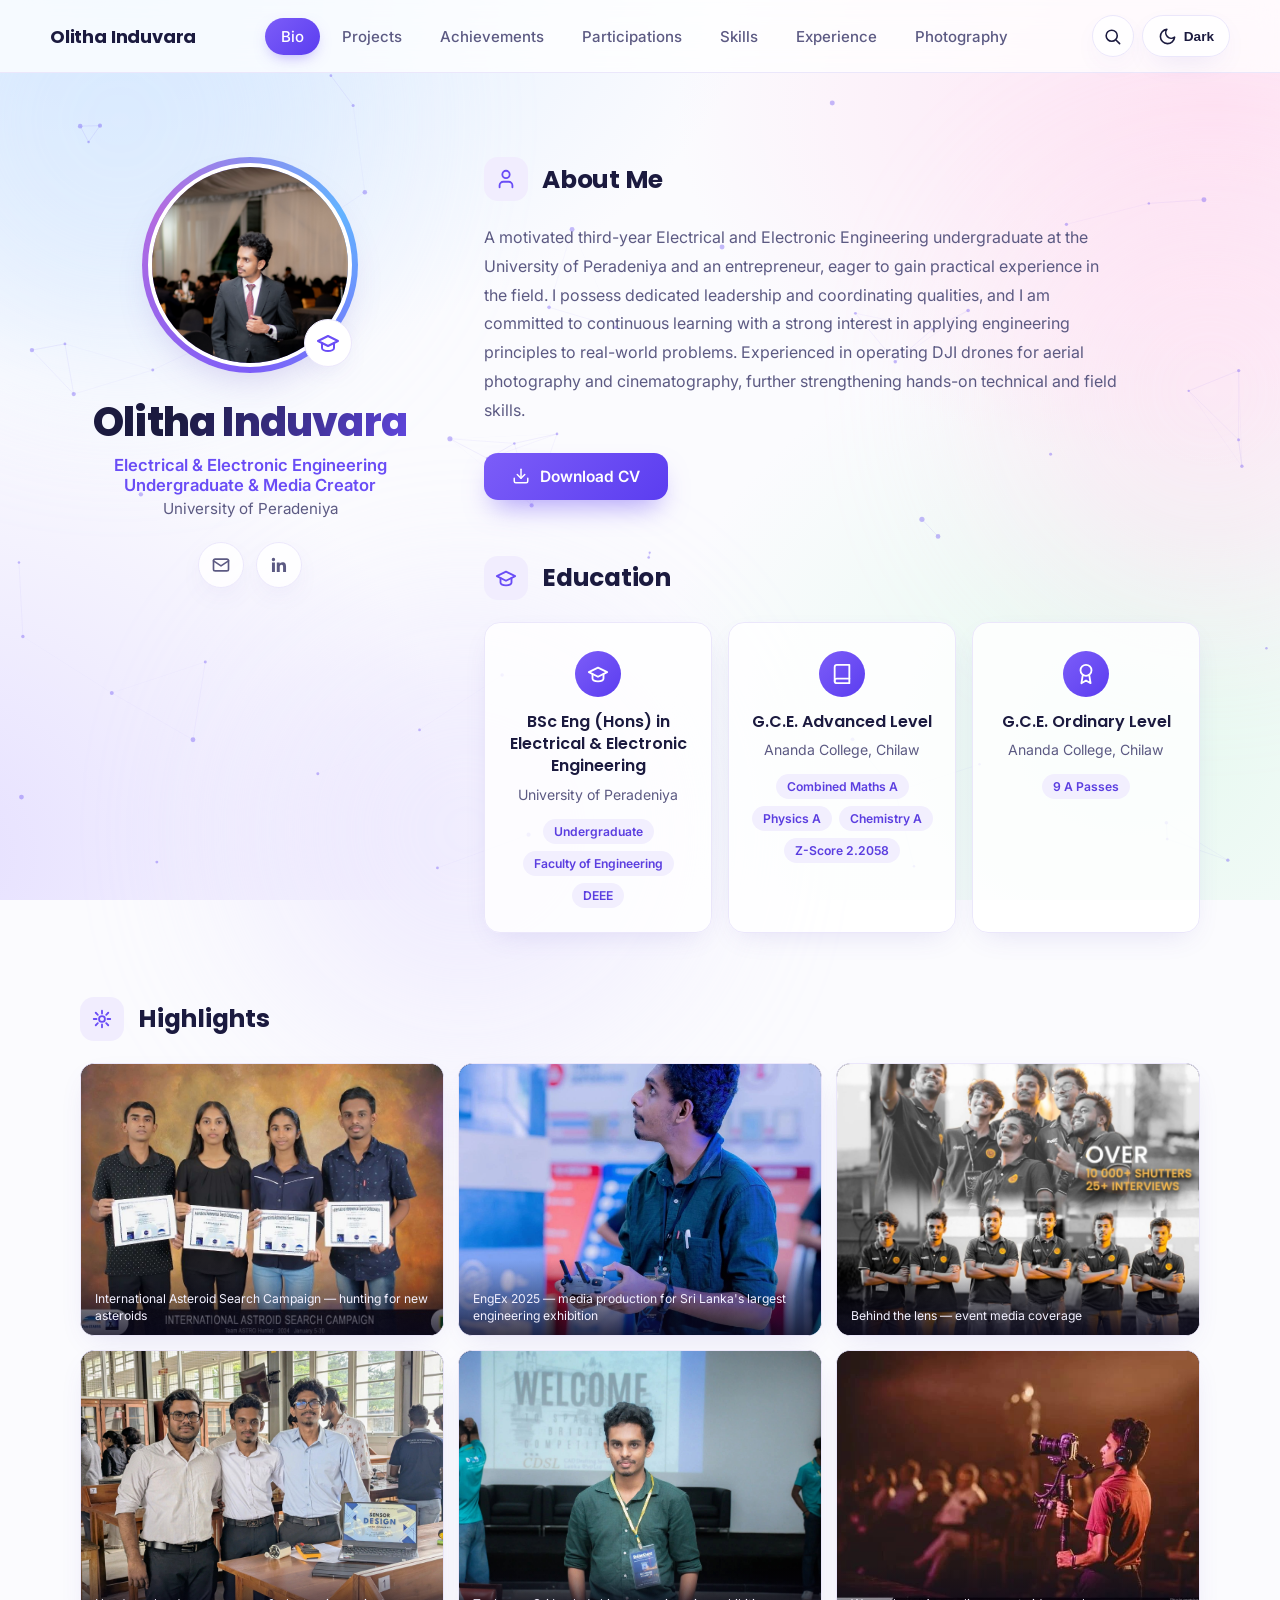
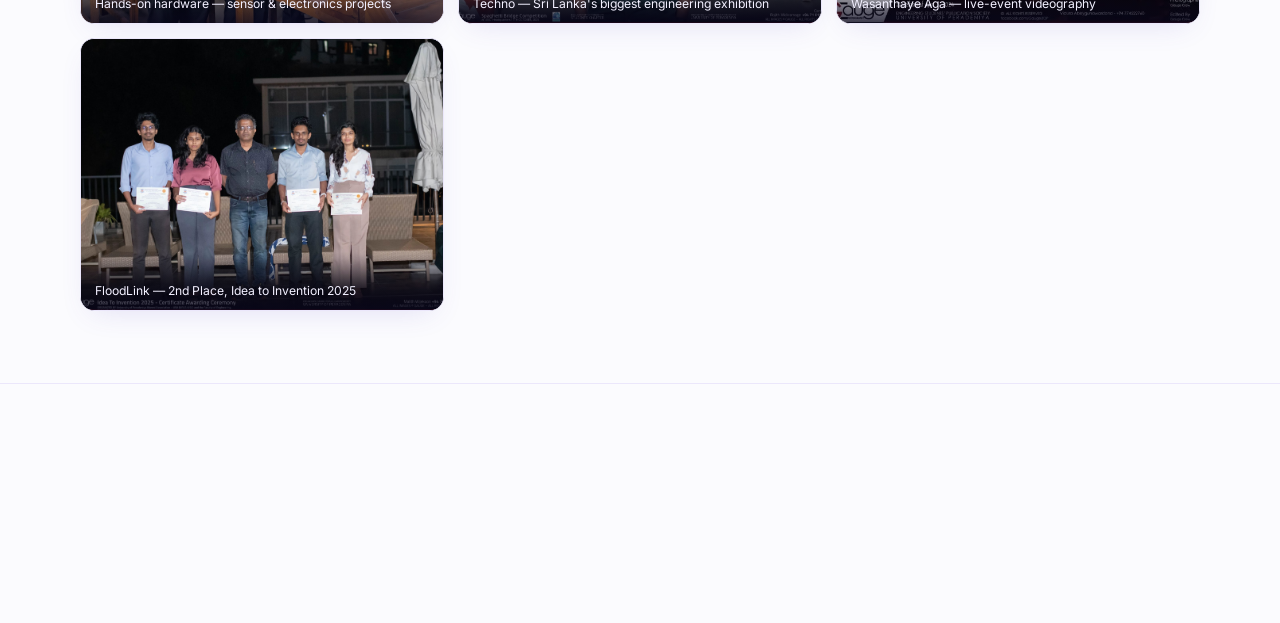
==== index.html @ 6fac2fc7 "update6" ====
<!DOCTYPE html>
<html lang="en" data-theme="light">
<head>
  <meta charset="UTF-8">
  <meta name="viewport" content="width=device-width, initial-scale=1.0">
  <title>Olitha Induvara — Electrical &amp; Electronic Engineering Undergraduate &amp; Media Creator</title>
  <meta name="description" content="Portfolio of Olitha Induvara, Electrical & Electronic Engineering undergraduate at the University of Peradeniya — engineer, drone pilot, videographer and astronomy enthusiast.">
  <link rel="icon" href="data:image/svg+xml,%3Csvg xmlns='http://www.w3.org/2000/svg' viewBox='0 0 100 100'%3E%3Cdefs%3E%3ClinearGradient id='g' x1='0' y1='0' x2='1' y2='1'%3E%3Cstop offset='0' stop-color='%237c5df8'/%3E%3Cstop offset='1' stop-color='%235b3df0'/%3E%3C/linearGradient%3E%3C/defs%3E%3Ccircle cx='50' cy='50' r='48' fill='url(%23g)'/%3E%3Ctext x='50' y='68' text-anchor='middle' font-size='54' fill='white' font-family='Verdana' font-weight='bold'%3EO%3C/text%3E%3C/svg%3E">
  <link rel="preconnect" href="https://fonts.googleapis.com">
  <link rel="preconnect" href="https://fonts.gstatic.com" crossorigin>
  <link href="https://fonts.googleapis.com/css2?family=Inter:wght@400;500;600&family=Poppins:wght@500;600;700;800&display=swap" rel="stylesheet">
  <link rel="stylesheet" href="style.css">
</head>
<body>

  <div class="blob blob-1" aria-hidden="true"></div>
  <div class="blob blob-2" aria-hidden="true"></div>
  <div class="blob blob-3" aria-hidden="true"></div>
  <canvas id="netCanvas" class="net-canvas" aria-hidden="true"></canvas>
  <!-- ======================= NAVBAR ======================= -->
  <header class="topbar">
    <div class="topbar-inner">
      <a class="brand" href="index.html">Olitha Induvara</a>

      <nav class="nav-links" id="navLinks">
        <a href="index.html" class="nav-link active">Bio</a>
        <a href="projects.html" class="nav-link">Projects</a>
        <a href="achievements.html" class="nav-link">Achievements</a>
        <a href="events.html" class="nav-link">Participations</a>
        <a href="skills.html" class="nav-link">Skills</a>
        <a href="experience.html" class="nav-link">Experience</a>
        <a href="photography.html" class="nav-link">Photography</a>
      </nav>

      <div class="nav-actions">
        <button class="icon-btn" id="searchBtn" aria-label="Search (quick navigation)" title="Quick search">
          <svg viewBox="0 0 24 24" fill="none" stroke="currentColor" stroke-width="2" stroke-linecap="round"><circle cx="11" cy="11" r="7"/><path d="m21 21-4.3-4.3"/></svg>
        </button>
        <button class="icon-btn theme-btn" id="themeToggle" aria-label="Toggle dark mode" title="Toggle theme">
          <svg class="icon-moon" viewBox="0 0 24 24" fill="none" stroke="currentColor" stroke-width="2" stroke-linecap="round" stroke-linejoin="round"><path d="M21 12.8A9 9 0 1 1 11.2 3a7 7 0 0 0 9.8 9.8Z"/></svg>
          <svg class="icon-sun" viewBox="0 0 24 24" fill="none" stroke="currentColor" stroke-width="2" stroke-linecap="round"><circle cx="12" cy="12" r="4"/><path d="M12 2v2m0 16v2M4.9 4.9l1.4 1.4m11.3 11.3 1.4 1.4M2 12h2m16 0h2M4.9 19.1l1.4-1.4M17.7 6.3l1.4-1.4"/></svg>
          <span class="theme-label">Dark</span>
        </button>
        <button class="icon-btn burger" id="burgerBtn" aria-label="Open menu" title="Menu">
          <svg viewBox="0 0 24 24" fill="none" stroke="currentColor" stroke-width="2" stroke-linecap="round"><path d="M4 7h16M4 12h16M4 17h16"/></svg>
        </button>
      </div>
    </div>
  </header>
  <main>
    <!-- ======================= BIO / HERO ======================= -->
    <section id="bio" class="section hero">
      <div class="container hero-grid">

        <div class="profile-col reveal">
          <div class="avatar-wrap">
            <img src="assets/profile.jpg" alt="Portrait of Olitha Induvara" class="avatar">
            <span class="avatar-badge" title="Student">
              <svg viewBox="0 0 24 24" fill="none" stroke="currentColor" stroke-width="2" stroke-linecap="round" stroke-linejoin="round"><path d="M22 10 12 5 2 10l10 5 10-5Z"/><path d="M6 12v5c0 1.7 2.7 3 6 3s6-1.3 6-3v-5"/></svg>
            </span>
          </div>

          <h1 class="name">Olitha Induvara</h1>
          <p class="role">Electrical &amp; Electronic Engineering Undergraduate &amp; Media Creator</p>
          <p class="org">University of Peradeniya</p>

          <div class="socials">
            <a class="social-btn" href="mailto:olithainduvara@gmail.com" aria-label="Email" title="olithainduvara@gmail.com">
              <svg viewBox="0 0 24 24" fill="none" stroke="currentColor" stroke-width="2" stroke-linecap="round" stroke-linejoin="round"><rect x="3" y="5" width="18" height="14" rx="2"/><path d="m3 7 9 6 9-6"/></svg>
            </a>
            <a class="social-btn" href="https://www.linkedin.com/in/olitha-induvara-16329733b/" target="_blank" rel="noopener" aria-label="LinkedIn" title="LinkedIn">
              <svg viewBox="0 0 24 24" fill="currentColor"><path d="M20.45 20.45h-3.55v-5.57c0-1.33-.03-3.04-1.85-3.04-1.86 0-2.14 1.45-2.14 2.94v5.67H9.36V9h3.41v1.56h.05c.47-.9 1.63-1.85 3.36-1.85 3.6 0 4.27 2.37 4.27 5.45v6.29ZM5.34 7.43a2.06 2.06 0 1 1 0-4.12 2.06 2.06 0 0 1 0 4.12ZM7.12 20.45H3.56V9h3.56v11.45Z"/></svg>
            </a>
          </div>
        </div>

        <div class="content-col">
          <div class="reveal">
            <div class="section-head">
              <span class="bubble">
                <svg viewBox="0 0 24 24" fill="none" stroke="currentColor" stroke-width="2" stroke-linecap="round" stroke-linejoin="round"><path d="M19 21v-2a4 4 0 0 0-4-4H9a4 4 0 0 0-4 4v2"/><circle cx="12" cy="7" r="4"/></svg>
              </span>
              <h2>About Me</h2>
            </div>
            <p class="summary">
              A motivated third-year Electrical and Electronic Engineering undergraduate at the
              University of Peradeniya and an entrepreneur, eager to gain practical experience in
              the field. I possess dedicated leadership and coordinating qualities, and I am
              committed to continuous learning with a strong interest in applying engineering
              principles to real-world problems. Experienced in operating DJI drones for aerial
              photography and cinematography, further strengthening hands-on technical and field
              skills.
            </p>

            <!-- TODO: add your CV PDF at assets/Olitha_Induvara_CV.pdf -->
            <a class="btn-primary" href="assets/Olitha_Induvara_CV.pdf" download>
              <svg viewBox="0 0 24 24" fill="none" stroke="currentColor" stroke-width="2" stroke-linecap="round" stroke-linejoin="round"><path d="M21 15v4a2 2 0 0 1-2 2H5a2 2 0 0 1-2-2v-4"/><path d="m7 10 5 5 5-5"/><path d="M12 15V3"/></svg>
              Download CV
            </a>
          </div>

          <div class="reveal" id="education">
            <div class="section-head">
              <span class="bubble">
                <svg viewBox="0 0 24 24" fill="none" stroke="currentColor" stroke-width="2" stroke-linecap="round" stroke-linejoin="round"><path d="M22 10 12 5 2 10l10 5 10-5Z"/><path d="M6 12v5c0 1.7 2.7 3 6 3s6-1.3 6-3v-5"/></svg>
              </span>
              <h2>Education</h2>
            </div>

            <div class="edu-grid">
              <article class="edu-card">
                <span class="edu-icon">
                  <svg viewBox="0 0 24 24" fill="none" stroke="currentColor" stroke-width="2" stroke-linecap="round" stroke-linejoin="round"><path d="M22 10 12 5 2 10l10 5 10-5Z"/><path d="M6 12v5c0 1.7 2.7 3 6 3s6-1.3 6-3v-5"/></svg>
                </span>
                <h3>BSc Eng (Hons) in Electrical &amp; Electronic Engineering</h3>
                <p class="edu-sub">University of Peradeniya</p>
                <div class="chips edu-chips">
                  <span class="chip">Undergraduate</span>
                  <span class="chip">Faculty of Engineering</span>
                  <span class="chip">DEEE</span>
                </div>
              </article>

              <article class="edu-card">
                <span class="edu-icon">
                  <svg viewBox="0 0 24 24" fill="none" stroke="currentColor" stroke-width="2" stroke-linecap="round" stroke-linejoin="round"><path d="M4 19.5A2.5 2.5 0 0 1 6.5 17H20V2H6.5A2.5 2.5 0 0 0 4 4.5v15Z"/><path d="M4 19.5A2.5 2.5 0 0 0 6.5 22H20v-5"/></svg>
                </span>
                <h3>G.C.E. Advanced Level</h3>
                <p class="edu-sub">Ananda College, Chilaw</p>
                <div class="chips edu-chips">
                  <span class="chip">Combined Maths A</span>
                  <span class="chip">Physics A</span>
                  <span class="chip">Chemistry A</span>
                  <span class="chip">Z-Score 2.2058</span>
                </div>
              </article>

              <article class="edu-card">
                <span class="edu-icon">
                  <svg viewBox="0 0 24 24" fill="none" stroke="currentColor" stroke-width="2" stroke-linecap="round" stroke-linejoin="round"><circle cx="12" cy="8" r="6"/><path d="M15.5 13 17 22l-5-3-5 3 1.5-9"/></svg>
                </span>
                <h3>G.C.E. Ordinary Level</h3>
                <p class="edu-sub">Ananda College, Chilaw</p>
                <div class="chips edu-chips">
                  <span class="chip">9 A Passes</span>
                </div>
              </article>
            </div>
          </div>
        </div>
      </div>

      <div class="container highlights-wrap">
        <div class="reveal" id="highlights">
            <div class="section-head">
              <span class="bubble">
                <svg viewBox="0 0 24 24" fill="none" stroke="currentColor" stroke-width="2" stroke-linecap="round" stroke-linejoin="round"><path d="M12 3v3m0 12v3M5.2 5.2l2.2 2.2m9.2 9.2 2.2 2.2M3 12h3m12 0h3M5.2 18.8l2.2-2.2m9.2-9.2 2.2-2.2"/><circle cx="12" cy="12" r="3.2"/></svg>
              </span>
              <h2>Highlights</h2>
            </div>

            <div class="gallery plain hl-gallery">
              <figure class="gallery-item">
                <img src="assets/highlights/hl-1.jpg" alt="International Asteroid Search Campaign — hunting for new asteroids" loading="lazy">
                <figcaption class="g-cap">International Asteroid Search Campaign — hunting for new asteroids</figcaption>
              </figure>
              <figure class="gallery-item">
                <img src="assets/highlights/hl-2.jpg" alt="EngEx 2025 — media production for Sri Lanka's largest engineering exhibition" loading="lazy">
                <figcaption class="g-cap">EngEx 2025 — media production for Sri Lanka's largest engineering exhibition</figcaption>
              </figure>
              <figure class="gallery-item">
                <img src="assets/highlights/hl-3.jpg" alt="Behind the lens — event media coverage" loading="lazy">
                <figcaption class="g-cap">Behind the lens — event media coverage</figcaption>
              </figure>
              <figure class="gallery-item">
                <img src="assets/highlights/hl-4.jpg" alt="Hands-on hardware — sensor &amp; electronics projects" loading="lazy">
                <figcaption class="g-cap">Hands-on hardware — sensor &amp; electronics projects</figcaption>
              </figure>
              <figure class="gallery-item">
                <img src="assets/highlights/hl-5.jpg" alt="Techno — Sri Lanka's biggest engineering exhibition" loading="lazy">
                <figcaption class="g-cap">Techno — Sri Lanka's biggest engineering exhibition</figcaption>
              </figure>
              <figure class="gallery-item">
                <img src="assets/highlights/hl-6.jpg" alt="Wasanthaye Aga — live-event videography" loading="lazy">
                <figcaption class="g-cap">Wasanthaye Aga — live-event videography</figcaption>
              </figure>
              <figure class="gallery-item">
                <img src="assets/highlights/hl-7.jpg" alt="FloodLink — 2nd Place, Idea to Invention 2025" loading="lazy">
                <figcaption class="g-cap">FloodLink — 2nd Place, Idea to Invention 2025</figcaption>
              </figure>
            </div>
          </div>
      </div>
    </section>
  </main>
  <!-- ======================= FOOTER / CONTACT ======================= -->
  <footer class="footer" id="contact">
    <div class="container footer-inner reveal">
      <div class="footer-actions">
        <a class="btn-primary" href="mailto:olithainduvara@gmail.com">
          <svg viewBox="0 0 24 24" fill="none" stroke="currentColor" stroke-width="2" stroke-linecap="round" stroke-linejoin="round"><rect x="3" y="5" width="18" height="14" rx="2"/><path d="m3 7 9 6 9-6"/></svg>
          Email me
        </a>
        <a class="btn-outline" href="https://www.linkedin.com/in/olitha-induvara-16329733b/" target="_blank" rel="noopener">
          <svg viewBox="0 0 24 24" fill="currentColor"><path d="M20.45 20.45h-3.55v-5.57c0-1.33-.03-3.04-1.85-3.04-1.86 0-2.14 1.45-2.14 2.94v5.67H9.36V9h3.41v1.56h.05c.47-.9 1.63-1.85 3.36-1.85 3.6 0 4.27 2.37 4.27 5.45v6.29ZM5.34 7.43a2.06 2.06 0 1 1 0-4.12 2.06 2.06 0 0 1 0 4.12ZM7.12 20.45H3.56V9h3.56v11.45Z"/></svg>
          Connect on LinkedIn
        </a>
      </div>
      <p class="copyright">&copy; <span id="year">2026</span> Olitha Induvara, University of Peradeniya</p>
    </div>
  </footer>
  <!-- ======================= QUICK SEARCH OVERLAY ======================= -->
  <div class="search-overlay" id="searchOverlay" hidden>
    <div class="search-panel">
      <input type="text" id="searchInput" placeholder="Search this portfolio… (e.g. floodlink)" autocomplete="off">
      <ul class="search-results" id="searchResults"></ul>
      <p class="search-hint">Press <kbd>Esc</kbd> to close</p>
    </div>
  </div>

  <script src="script.js"></script>
</body>
</html>
---- style.css ----
/* ============================================================
   Yeshini Illagolla — Portfolio stylesheet
   ============================================================ */

:root {
  --ink: #1b1a3f;
  --muted: #5c5a83;
  --card: rgba(255, 255, 255, 0.82);
  --card-solid: #ffffff;
  --line: #ebe7fb;
  --accent: #6a4df6;
  --accent-2: #8b5cf6;
  --accent-soft: #f1edfe;
  --btn-grad: linear-gradient(135deg, #7c5df8 0%, #5b3df0 100%);
  --shadow-soft: 0 18px 40px -18px rgba(88, 70, 190, 0.28);
  --shadow-card: 0 10px 30px -12px rgba(88, 70, 190, 0.18);
  --radius-lg: 22px;
  --radius-md: 16px;
  --bg-base: #fbfbfe;
  --navbar: rgba(255, 255, 255, 0.75);
  --chip-bg: #f2effe;
  --chip-ink: #5b3ee0;
  --btn-ghost-bg: rgba(255, 255, 255, 0.75);
}

[data-theme="dark"] {
  --ink: #efedff;
  --muted: #a8a5d4;
  --card: rgba(30, 28, 58, 0.75);
  --card-solid: #1e1c3a;
  --line: #322f5c;
  --accent-soft: #2a2650;
  --shadow-soft: 0 18px 40px -18px rgba(0, 0, 0, 0.55);
  --shadow-card: 0 10px 30px -12px rgba(0, 0, 0, 0.45);
  --bg-base: #12101f;
  --navbar: rgba(18, 16, 33, 0.75);
  --chip-bg: #2c2954;
  --chip-ink: #b8aaff;
  --btn-ghost-bg: rgba(30, 28, 58, 0.75);
}

* { margin: 0; padding: 0; box-sizing: border-box; }

html { scroll-behavior: smooth; scroll-padding-top: 96px; }

body {
  font-family: 'Inter', 'Segoe UI', system-ui, sans-serif;
  color: var(--ink);
  background:
    radial-gradient(1100px 700px at 8% -5%, rgba(214, 233, 255, 0.9), transparent 60%),
    radial-gradient(900px 600px at 95% 12%, rgba(255, 220, 240, 0.8), transparent 60%),
    radial-gradient(800px 700px at 88% 82%, rgba(223, 248, 234, 0.75), transparent 60%),
    radial-gradient(900px 800px at -5% 95%, rgba(226, 219, 255, 0.85), transparent 60%),
    var(--bg-base);
  background-attachment: fixed;
  min-height: 100vh;
  transition: background 0.4s ease, color 0.3s ease;
}

[data-theme="dark"] body {
  background:
    radial-gradient(1100px 700px at 8% -5%, rgba(59, 50, 130, 0.35), transparent 60%),
    radial-gradient(900px 600px at 95% 12%, rgba(120, 50, 120, 0.22), transparent 60%),
    radial-gradient(800px 700px at 88% 82%, rgba(30, 90, 90, 0.18), transparent 60%),
    radial-gradient(900px 800px at -5% 95%, rgba(60, 40, 130, 0.28), transparent 60%),
    var(--bg-base);
}

h1, h2, h3, .brand { font-family: 'Poppins', 'Inter', 'Segoe UI', sans-serif; }

a { color: inherit; text-decoration: none; }

.container { width: min(1120px, 92%); margin: 0 auto; }

.section { padding: 72px 0; }

/* ---------------- Decorative blobs ---------------- */
.blob {
  position: fixed;
  border-radius: 50%;
  filter: blur(90px);
  opacity: 0.45;
  z-index: -1;
  pointer-events: none;
}
.blob-1 { width: 480px; height: 480px; background: #cfe4ff; top: -120px; left: -120px; }
.blob-2 { width: 420px; height: 420px; background: #ffd9ef; top: 20%; right: -140px; }
.blob-3 { width: 420px; height: 420px; background: #e3dcff; bottom: -140px; left: 20%; }
[data-theme="dark"] .blob { opacity: 0.16; }

/* ---------------- Interactive particle network (Bio page) ---------------- */
.net-canvas {
  position: fixed;
  inset: 0;
  z-index: -1;
  pointer-events: none;
  opacity: 0.75;
}
[data-theme="dark"] .net-canvas { opacity: 0.5; }

/* ---------------- Navbar ---------------- */
.topbar {
  position: sticky;
  top: 0;
  z-index: 50;
  backdrop-filter: blur(14px);
  -webkit-backdrop-filter: blur(14px);
  background: var(--navbar);
  border-bottom: 1px solid var(--line);
}
.topbar-inner {
  width: min(1180px, 94%);
  margin: 0 auto;
  height: 72px;
  display: flex;
  align-items: center;
  gap: 24px;
}
.brand {
  font-weight: 700;
  font-size: 1.12rem;
  letter-spacing: -0.01em;
  white-space: nowrap;
}
.nav-links {
  display: flex;
  gap: 6px;
  margin: 0 auto;
}
.nav-link {
  padding: 9px 16px;
  border-radius: 999px;
  font-size: 0.94rem;
  font-weight: 500;
  color: var(--muted);
  transition: all 0.2s ease;
}
.nav-link:hover { color: var(--ink); background: var(--accent-soft); }
.nav-link.active {
  color: #fff;
  background: var(--btn-grad);
  box-shadow: 0 6px 16px -6px rgba(106, 77, 246, 0.55);
}
.nav-actions { display: flex; align-items: center; gap: 8px; }

.icon-btn {
  width: 42px;
  height: 42px;
  border-radius: 50%;
  border: 1px solid var(--line);
  background: var(--btn-ghost-bg);
  color: var(--ink);
  display: grid;
  place-items: center;
  cursor: pointer;
  transition: all 0.2s ease;
  box-shadow: var(--shadow-card);
}
.icon-btn:hover { transform: translateY(-2px); color: var(--accent); }
.icon-btn svg { width: 19px; height: 19px; }
.icon-sun { display: none; }
[data-theme="dark"] .icon-moon { display: none; }
[data-theme="dark"] .icon-sun { display: block; }
.burger { display: none; }

/* ---------------- Hero ---------------- */
.hero { padding-top: 84px; }
.hero-grid {
  display: grid;
  grid-template-columns: 340px 1fr;
  gap: 64px;
  align-items: start;
}

.profile-col { text-align: center; }

.avatar-wrap {
  position: relative;
  width: 216px;
  height: 216px;
  margin: 0 auto 26px;
  border-radius: 50%;
  padding: 6px;
  background: conic-gradient(from 180deg, #7c5df8, #b36ce0, #63b3ff, #7c5df8);
  box-shadow: var(--shadow-soft);
}
.avatar {
  width: 100%;
  height: 100%;
  object-fit: cover;
  border-radius: 50%;
  border: 4px solid var(--card-solid);
  display: block;
}
.avatar-badge {
  position: absolute;
  right: 6px;
  bottom: 6px;
  width: 48px;
  height: 48px;
  border-radius: 50%;
  background: var(--card-solid);
  border: 1px solid var(--line);
  display: grid;
  place-items: center;
  color: var(--accent);
  box-shadow: var(--shadow-card);
}
.avatar-badge svg { width: 24px; height: 24px; }

@keyframes float-y {
  0%, 100% { transform: translateY(0); }
  50% { transform: translateY(-10px); }
}
.avatar-wrap { animation: float-y 5s ease-in-out infinite; }

.name {
  font-size: 2.5rem;
  font-weight: 800;
  letter-spacing: -0.02em;
  line-height: 1.15;
  background: linear-gradient(115deg, var(--ink) 15%, #6a4df6 55%, #b356d6 90%);
  background-size: 200% 100%;
  -webkit-background-clip: text;
  background-clip: text;
  -webkit-text-fill-color: transparent;
  color: transparent;
  animation: title-shift 6s ease-in-out infinite alternate;
}
[data-theme="dark"] .name {
  background: linear-gradient(115deg, #efedff 15%, #a78bfa 55%, #e0a4f5 90%);
  background-size: 200% 100%;
  -webkit-background-clip: text;
  background-clip: text;
}
.role {
  color: var(--accent);
  font-weight: 600;
  font-size: 1.04rem;
  margin-top: 10px;
}
.org { color: var(--muted); font-size: 0.95rem; margin-top: 4px; }

.socials {
  display: flex;
  justify-content: center;
  gap: 12px;
  margin-top: 24px;
}
.social-btn {
  width: 46px;
  height: 46px;
  border-radius: 50%;
  border: 1px solid var(--line);
  background: var(--card);
  color: var(--muted);
  display: grid;
  place-items: center;
  box-shadow: var(--shadow-card);
  transition: all 0.2s ease;
}
.social-btn:hover { transform: translateY(-3px); color: var(--accent); border-color: var(--accent); }
.social-btn svg { width: 20px; height: 20px; }

/* ---------------- Section heads ---------------- */
.section-head {
  display: flex;
  align-items: center;
  gap: 14px;
  margin-bottom: 22px;
}
.section-head h2 { font-size: 1.55rem; font-weight: 700; letter-spacing: -0.01em; }
.bubble {
  width: 44px;
  height: 44px;
  border-radius: 14px;
  background: var(--accent-soft);
  color: var(--accent);
  display: grid;
  place-items: center;
  flex-shrink: 0;
}
.bubble svg { width: 22px; height: 22px; }

/* ---------------- About ---------------- */
.summary {
  color: var(--muted);
  line-height: 1.8;
  font-size: 1.0rem;
  max-width: 640px;
}

.chips { display: flex; flex-wrap: wrap; gap: 10px; margin-top: 20px; }
.chip {
  background: var(--chip-bg);
  color: var(--chip-ink);
  font-size: 0.82rem;
  font-weight: 600;
  padding: 7px 14px;
  border-radius: 999px;
}

/* ---------------- Buttons ---------------- */
.btn-primary, .btn-outline {
  display: inline-flex;
  align-items: center;
  gap: 10px;
  font-weight: 600;
  font-size: 0.97rem;
  padding: 14px 28px;
  border-radius: 14px;
  margin-top: 28px;
  transition: all 0.22s ease;
}
.btn-primary {
  background: var(--btn-grad);
  color: #fff;
  box-shadow: 0 14px 28px -10px rgba(106, 77, 246, 0.6);
}
.btn-primary:hover { transform: translateY(-3px); box-shadow: 0 18px 34px -10px rgba(106, 77, 246, 0.7); }
.btn-primary svg { width: 18px; height: 18px; }
.btn-outline {
  background: var(--card);
  border: 1px solid var(--line);
  color: var(--ink);
  box-shadow: var(--shadow-card);
}
.btn-outline:hover { transform: translateY(-3px); border-color: var(--accent); color: var(--accent); }
.btn-outline svg { width: 18px; height: 18px; }

/* ---------------- Education cards (3 horizontal boxes) ---------------- */
.content-col > .reveal + .reveal { margin-top: 56px; }
.edu-grid { display: grid; grid-template-columns: repeat(3, 1fr); gap: 16px; }
.edu-card {
  display: flex;
  flex-direction: column;
  align-items: center;
  text-align: center;
  background: var(--card);
  border: 1px solid var(--line);
  border-radius: var(--radius-md);
  padding: 28px 16px 24px;
  box-shadow: var(--shadow-card);
  transition: transform 0.2s ease, box-shadow 0.2s ease;
}
.edu-card:hover { transform: translateY(-3px); box-shadow: var(--shadow-soft); }
.edu-icon {
  width: 46px;
  height: 46px;
  border-radius: 50%;
  background: var(--btn-grad);
  color: #fff;
  display: grid;
  place-items: center;
  flex-shrink: 0;
}
.edu-icon svg { width: 22px; height: 22px; }
.edu-card h3 { font-size: 1.0rem; font-weight: 600; margin-top: 14px; line-height: 1.4; }
.edu-sub { color: var(--muted); font-size: 0.88rem; margin-top: 6px; line-height: 1.5; }
.edu-chips { margin-top: 14px; justify-content: center; gap: 7px; }
.edu-chips .chip { font-size: 0.76rem; padding: 5px 11px; }

@media (min-width: 961px) and (max-width: 1240px) {
  .edu-grid { grid-template-columns: 1fr; }
}
@media (max-width: 700px) {
  .edu-grid { grid-template-columns: 1fr; }
}

/* ---------------- Cards (projects) ---------------- */
.card-grid {
  display: grid;
  grid-template-columns: repeat(auto-fit, minmax(270px, 1fr));
  gap: 20px;
}
.project-card {
  background: var(--card);
  border: 1px solid var(--line);
  border-radius: var(--radius-lg);
  padding: 26px;
  box-shadow: var(--shadow-card);
  transition: all 0.22s ease;
}
.project-card:hover { transform: translateY(-4px); box-shadow: var(--shadow-soft); }
.project-card h3 { font-size: 1.12rem; margin: 14px 0 10px; }
.project-card p { color: var(--muted); font-size: 0.93rem; line-height: 1.7; }
.project-top { display: flex; justify-content: space-between; align-items: center; }
.badge-soft {
  background: var(--chip-bg);
  color: var(--chip-ink);
  font-size: 0.78rem;
  font-weight: 600;
  padding: 6px 13px;
  border-radius: 999px;
}
.tags { display: flex; gap: 8px; margin-top: 18px; flex-wrap: wrap; }
.tag {
  font-size: 0.76rem;
  color: var(--muted);
  border: 1px solid var(--line);
  padding: 5px 12px;
  border-radius: 999px;
}
.placeholder { border-style: dashed !important; border-width: 1.5px !important; opacity: 0.9; }

/* ---------------- Timeline (experience) ---------------- */
.timeline { list-style: none; position: relative; padding-left: 30px; }
.timeline::before {
  content: "";
  position: absolute;
  left: 7px;
  top: 8px;
  bottom: 8px;
  width: 2px;
  background: linear-gradient(var(--accent-2), transparent);
  opacity: 0.4;
}
.timeline-item { position: relative; margin-bottom: 26px; }
.timeline-dot {
  position: absolute;
  left: -30px;
  top: 8px;
  width: 16px;
  height: 16px;
  border-radius: 50%;
  border: 3px solid var(--accent);
  background: var(--bg-base);
}
.timeline-dot.filled { background: var(--accent); }
.timeline-card {
  background: var(--card);
  border: 1px solid var(--line);
  border-radius: var(--radius-md);
  padding: 22px 24px;
  box-shadow: var(--shadow-card);
  max-width: 720px;
}
.timeline-date { font-size: 0.83rem; font-weight: 600; color: var(--accent); }
.timeline-card h3 { font-size: 1.1rem; margin: 6px 0 2px; }
.timeline-org { color: var(--muted); font-size: 0.9rem; margin-bottom: 10px; }
.timeline-card p:last-child { color: var(--muted); font-size: 0.93rem; line-height: 1.7; }

/* ---------------- Empty state ---------------- */
.empty-state {
  background: var(--card);
  border: 1.5px dashed var(--line);
  border-radius: var(--radius-lg);
  padding: 44px 34px;
  text-align: center;
  max-width: 720px;
}
.empty-title { font-weight: 700; font-size: 1.08rem; margin-bottom: 10px; }
.empty-state p:last-child { color: var(--muted); font-size: 0.94rem; line-height: 1.7; }

/* ---------------- Footer ---------------- */
.footer { padding: 60px 0 48px; border-top: 1px solid var(--line); }
.footer-inner { text-align: center; }
.footer-title { font-size: 1.7rem; font-weight: 700; }
.footer-sub { color: var(--muted); margin-top: 12px; }
.footer-actions { display: flex; justify-content: center; gap: 14px; flex-wrap: wrap; }
.copyright { color: var(--muted); font-size: 0.85rem; margin-top: 38px; opacity: 0.8; }

/* ---------------- Search overlay ---------------- */
.search-overlay {
  position: fixed;
  inset: 0;
  background: rgba(15, 12, 40, 0.45);
  backdrop-filter: blur(6px);
  z-index: 100;
  display: flex;
  align-items: flex-start;
  justify-content: center;
  padding-top: 14vh;
}
.search-overlay[hidden] { display: none; }
.search-panel {
  background: var(--card-solid);
  border: 1px solid var(--line);
  border-radius: 18px;
  width: min(520px, 92%);
  padding: 18px;
  box-shadow: var(--shadow-soft);
}
#searchInput {
  width: 100%;
  border: 1px solid var(--line);
  border-radius: 12px;
  padding: 13px 16px;
  font-size: 0.97rem;
  font-family: inherit;
  color: var(--ink);
  background: var(--bg-base);
  outline: none;
}
#searchInput:focus { border-color: var(--accent); }
.search-results { list-style: none; margin-top: 12px; max-height: 300px; overflow-y: auto; }
.search-results a {
  display: block;
  padding: 11px 14px;
  border-radius: 10px;
  font-size: 0.94rem;
  color: var(--muted);
}
.search-results a:hover { background: var(--accent-soft); color: var(--ink); }
.search-hint { text-align: center; color: var(--muted); font-size: 0.78rem; margin-top: 12px; }
kbd {
  border: 1px solid var(--line);
  border-bottom-width: 2px;
  padding: 1px 6px;
  border-radius: 6px;
  font-size: 0.75rem;
  background: var(--bg-base);
}

/* ---------------- Reveal animation ---------------- */
.reveal { opacity: 0; transform: translateY(22px); transition: opacity 0.65s ease, transform 0.65s ease; }
.reveal.visible { opacity: 1; transform: none; }

/* ---------------- Responsive ---------------- */
@media (max-width: 960px) {
  .hero-grid { grid-template-columns: 1fr; gap: 56px; }
  .profile-col { max-width: 420px; margin: 0 auto; }
}

@media (max-width: 820px) {
  .nav-links {
    position: absolute;
    top: 72px;
    left: 0;
    right: 0;
    flex-direction: column;
    background: var(--navbar);
    backdrop-filter: blur(18px);
    border-bottom: 1px solid var(--line);
    padding: 14px;
    gap: 4px;
    display: none;
  }
  .nav-links.open { display: flex; }
  .nav-link { padding: 13px 18px; }
  .burger { display: grid; }
}

@media (max-width: 520px) {
  .name { font-size: 2rem; }
  .section { padding: 54px 0; }
  .hero { padding-top: 56px; }
  .btn-primary, .btn-outline { width: 100%; justify-content: center; }
}

@media (prefers-reduced-motion: reduce) {
  html { scroll-behavior: auto; }
  .reveal { opacity: 1; transform: none; transition: none; }
  * { transition-duration: 0.01ms !important; animation-duration: 0.01ms !important; animation-iteration-count: 1 !important; }
  .avatar-wrap, .name, .page-hero h1 { animation: none !important; }
}

/* ============================================================
   Sub-pages: Skills, Projects (FloodLink), Experience, etc.
   ============================================================ */

/* ---------- Page header (Projects / Experience / Publications / ...) ---------- */
.page-hero { padding: 92px 0 8px; }

@keyframes title-shift {
  from { background-position: 0% center; }
  to { background-position: 100% center; }
}

.page-kicker {
  display: inline-flex;
  align-items: center;
  gap: 12px;
  font-size: 0.78rem;
  font-weight: 600;
  letter-spacing: 0.24em;
  text-transform: uppercase;
  color: var(--accent);
  margin-bottom: 16px;
}
.page-kicker::before {
  content: "";
  width: 36px;
  height: 2px;
  border-radius: 2px;
  background: var(--btn-grad);
}

.page-hero h1 {
  font-size: 2.6rem;
  font-weight: 800;
  letter-spacing: -0.02em;
  line-height: 1.18;
  background: linear-gradient(115deg, #6a4df6 0%, #8b5cf6 48%, #d452c6 95%);
  background-size: 200% 100%;
  -webkit-background-clip: text;
  background-clip: text;
  -webkit-text-fill-color: transparent;
  color: transparent;
  animation: title-shift 7s ease-in-out infinite alternate;
}
[data-theme="dark"] .page-hero h1 {
  background: linear-gradient(115deg, #a78bfa 0%, #c4b5fd 45%, #f0a6e6 95%);
  background-size: 200% 100%;
  -webkit-background-clip: text;
  background-clip: text;
}

.page-hero h1::after {
  content: "";
  display: block;
  width: 74px;
  height: 4px;
  border-radius: 4px;
  margin-top: 16px;
  background: var(--btn-grad);
  box-shadow: 0 4px 14px -4px rgba(106, 77, 246, 0.6);
}

.page-sub { color: var(--muted); margin-top: 18px; max-width: 640px; line-height: 1.75; }

/* ---------- Skills ---------- */
.skills-grid {
  display: grid;
  grid-template-columns: repeat(auto-fit, minmax(255px, 1fr));
  gap: 18px;
}
.skill-cat {
  background: var(--card);
  border: 1px solid var(--line);
  border-radius: var(--radius-md);
  padding: 22px;
  box-shadow: var(--shadow-card);
  transition: transform 0.2s ease, box-shadow 0.2s ease;
}
.skill-cat:hover { transform: translateY(-3px); box-shadow: var(--shadow-soft); }
.skill-cat h3 {
  font-size: 0.98rem;
  font-weight: 600;
  margin-bottom: 16px;
}
.skill-cat .chips { margin-top: 0; }

/* ---------- Featured project ---------- */
.project-feature {
  background: var(--card);
  border: 1px solid var(--line);
  border-radius: var(--radius-lg);
  padding: 36px;
  box-shadow: var(--shadow-card);
}
.badges { display: flex; flex-wrap: wrap; gap: 10px; margin-bottom: 18px; }
.badge-accent {
  background: var(--btn-grad);
  color: #fff;
  font-size: 0.78rem;
  font-weight: 600;
  padding: 6px 14px;
  border-radius: 999px;
  box-shadow: 0 6px 14px -6px rgba(106, 77, 246, 0.55);
}
.project-feature h2 {
  font-size: 1.6rem;
  font-weight: 700;
  letter-spacing: -0.01em;
  line-height: 1.3;
  margin-bottom: 10px;
}
.project-meta { color: var(--muted); font-size: 0.92rem; margin-bottom: 20px; }
.project-feature p.body { color: var(--muted); line-height: 1.85; margin-bottom: 14px; }
.project-feature p.body strong { color: var(--ink); }

.section-subhead {
  font-size: 1.12rem;
  font-weight: 700;
  margin: 30px 0 16px;
  display: flex;
  align-items: center;
  gap: 10px;
}
.section-subhead::before {
  content: "";
  width: 22px;
  height: 3px;
  border-radius: 3px;
  background: var(--btn-grad);
}

.quote {
  border-left: 4px solid var(--accent);
  background: var(--accent-soft);
  padding: 16px 22px;
  border-radius: 0 14px 14px 0;
  color: var(--muted);
  line-height: 1.75;
  margin: 22px 0;
}
.quote strong { color: var(--ink); }

.features-grid {
  display: grid;
  grid-template-columns: repeat(auto-fit, minmax(260px, 1fr));
  gap: 14px;
}
.feature {
  display: flex;
  align-items: flex-start;
  gap: 12px;
  background: var(--accent-soft);
  border-radius: 12px;
  padding: 14px 16px;
  font-size: 0.9rem;
  font-weight: 500;
  line-height: 1.5;
}
.feature svg {
  width: 19px;
  height: 19px;
  color: var(--accent);
  flex-shrink: 0;
  margin-top: 2px;
}

.team { display: flex; flex-wrap: wrap; gap: 10px; }
.team-member {
  border: 1px solid var(--line);
  background: var(--card-solid);
  color: var(--muted);
  font-size: 0.88rem;
  font-weight: 600;
  padding: 9px 18px;
  border-radius: 999px;
}
.team-member.me {
  background: var(--btn-grad);
  border-color: transparent;
  color: #fff;
  box-shadow: 0 8px 18px -8px rgba(106, 77, 246, 0.65);
}
a.team-member { transition: all 0.2s ease; }
a.team-member:hover {
  border-color: var(--accent);
  color: var(--accent);
  transform: translateY(-2px);
  box-shadow: var(--shadow-card);
}

/* ---------- Gallery ---------- */
.gallery {
  display: grid;
  grid-template-columns: repeat(4, 1fr);
  gap: 14px;
}
.gallery-item {
  position: relative;
  border-radius: 14px;
  overflow: hidden;
  border: 1px solid var(--line);
  box-shadow: var(--shadow-card);
  cursor: zoom-in;
  background: #101024;
  margin: 0;
}
.gallery-item img {
  width: 100%;
  height: 100%;
  aspect-ratio: 4 / 3;
  object-fit: cover;
  display: block;
  transition: transform 0.4s ease;
}
.gallery-item:hover img { transform: scale(1.05); }
.gallery-item:first-child { grid-column: span 2; grid-row: span 2; }
.gallery-item:first-child img { aspect-ratio: auto; }
.g-cap {
  position: absolute;
  left: 0;
  right: 0;
  bottom: 0;
  padding: 30px 14px 11px;
  font-size: 0.76rem;
  line-height: 1.4;
  color: #f2f0ff;
  background: linear-gradient(transparent, rgba(8, 6, 28, 0.78));
  pointer-events: none;
}
.gallery-hint { color: var(--muted); font-size: 0.82rem; margin-top: 12px; }

/* ---------- Lightbox ---------- */
.lightbox {
  position: fixed;
  inset: 0;
  background: rgba(9, 7, 26, 0.94);
  z-index: 200;
  display: none;
  align-items: center;
  justify-content: center;
  padding: 24px;
}
.lightbox.open { display: flex; }
.lb-figure { max-width: min(1080px, 94vw); text-align: center; }
.lb-img {
  max-width: 100%;
  max-height: 80vh;
  border-radius: 12px;
  box-shadow: 0 30px 80px rgba(0, 0, 0, 0.6);
  object-fit: contain;
}
.lb-cap { color: #cfccf2; font-size: 0.85rem; margin-top: 14px; }
.lb-btn {
  position: absolute;
  width: 46px;
  height: 46px;
  border-radius: 50%;
  border: 1px solid rgba(255, 255, 255, 0.25);
  background: rgba(255, 255, 255, 0.1);
  color: #fff;
  font-size: 1.5rem;
  cursor: pointer;
  display: grid;
  place-items: center;
  transition: background 0.2s ease;
  line-height: 1;
}
.lb-btn:hover { background: rgba(255, 255, 255, 0.22); }
.lb-close { top: 22px; right: 22px; }
.lb-prev { left: 18px; top: 50%; transform: translateY(-50%); }
.lb-next { right: 18px; top: 50%; transform: translateY(-50%); }

/* ---------- Callout (experience page) ---------- */
.callout {
  display: flex;
  gap: 16px;
  align-items: flex-start;
  background: var(--accent-soft);
  border: 1px solid var(--line);
  border-radius: var(--radius-md);
  padding: 20px 24px;
  margin-bottom: 34px;
  max-width: 820px;
}
.callout p { color: var(--muted); line-height: 1.75; font-size: 0.95rem; }
.callout strong { color: var(--ink); }
.callout-icon {
  width: 40px;
  height: 40px;
  border-radius: 50%;
  background: var(--btn-grad);
  color: #fff;
  display: grid;
  place-items: center;
  flex-shrink: 0;
}
.callout-icon svg { width: 20px; height: 20px; }

.timeline-card a { color: var(--accent); font-weight: 600; }
.timeline-card a:hover { text-decoration: underline; }

/* ---------- Responsive for new blocks ---------- */
@media (max-width: 900px) {
  .gallery { grid-template-columns: repeat(3, 1fr); }
  .project-feature { padding: 26px 22px; }
}
@media (max-width: 640px) {
  .gallery { grid-template-columns: repeat(2, 1fr); gap: 10px; }
  .gallery-item:first-child { grid-column: span 2; grid-row: auto; }
  .gallery-item:first-child img { aspect-ratio: 4 / 3; }
  .page-hero h1 { font-size: 1.9rem; }
  .project-feature h2 { font-size: 1.28rem; }
  .lb-prev, .lb-next { display: none; }
}

/* ============================================================
   Achievements, Publications & Skills additions
   ============================================================ */

/* ---------- Info row (dates, venues, organisations) ---------- */
.info-row {
  display: flex;
  flex-wrap: wrap;
  gap: 10px 22px;
  margin: 4px 0 22px;
}
.info-item {
  display: inline-flex;
  align-items: center;
  gap: 8px;
  color: var(--muted);
  font-size: 0.9rem;
  font-weight: 500;
}
.info-item svg {
  width: 17px;
  height: 17px;
  color: var(--accent);
  flex-shrink: 0;
}

/* ---------- Award / cross-page link strip ---------- */
.award-link {
  display: flex;
  align-items: center;
  gap: 15px;
  background: var(--accent-soft);
  border: 1px solid var(--line);
  border-radius: var(--radius-md);
  padding: 16px 20px;
  margin-bottom: 24px;
  font-size: 0.94rem;
  line-height: 1.5;
  color: var(--muted);
  text-decoration: none;
  transition: all 0.22s ease;
}
.award-link:hover {
  transform: translateY(-2px);
  box-shadow: var(--shadow-soft);
  border-color: var(--accent);
}
.award-link strong { color: var(--ink); }
.award-emoji { font-size: 1.6rem; flex-shrink: 0; }
.award-go {
  margin-left: auto;
  white-space: nowrap;
  color: var(--accent);
  font-weight: 600;
  font-size: 0.88rem;
}

/* ---------- Gallery variants ---------- */
.gallery.plain { grid-template-columns: repeat(3, 1fr); }
.gallery.pages { grid-template-columns: repeat(4, 1fr); }
.gallery.plain .gallery-item:first-child,
.gallery.pages .gallery-item:first-child {
  grid-column: auto;
  grid-row: auto;
}
.gallery.plain .gallery-item:first-child img { aspect-ratio: 4 / 3; }
.gallery.pages .gallery-item:first-child img { aspect-ratio: 3 / 4; }
.gallery.pages .gallery-item img { aspect-ratio: 3 / 4; }

/* ---------- Responsive for new blocks ---------- */
@media (max-width: 900px) {
  .gallery.plain { grid-template-columns: repeat(2, 1fr); }
  .gallery.pages { grid-template-columns: repeat(2, 1fr); }
}
@media (max-width: 640px) {
  .award-go { display: none; }
  .gallery.plain, .gallery.pages { gap: 10px; }
}

/* ---------- Role list (clubs & societies) ---------- */
.role-list {
  list-style: none;
}
.role-list li {
  padding: 9px 0;
  border-bottom: 1px dashed var(--line);
  font-size: 0.9rem;
  color: var(--muted);
  line-height: 1.5;
}
.role-list li:last-child { border-bottom: none; }
.role-list strong { color: var(--ink); font-weight: 600; }
.timeline-org a { color: var(--accent); }

/* ---------- Read more / collapsible card details ---------- */
.lead-desc {
  color: var(--muted);
  line-height: 1.75;
  font-size: 0.97rem;
  margin: 4px 0 2px;
  max-width: 760px;
}
.details-collapse {
  max-height: 0;
  overflow: hidden;
  transition: max-height 0.55s ease;
}
.read-more-btn {
  display: inline-flex;
  align-items: center;
  gap: 8px;
  margin: 12px 0 6px;
  padding: 9px 18px;
  border-radius: 999px;
  border: 1px solid var(--line);
  background: var(--accent-soft);
  color: var(--accent);
  font-family: inherit;
  font-size: 0.88rem;
  font-weight: 600;
  cursor: pointer;
  transition: all 0.2s ease;
}
.read-more-btn:hover {
  border-color: var(--accent);
  transform: translateY(-2px);
  box-shadow: var(--shadow-card);
}
.read-more-btn svg {
  width: 15px;
  height: 15px;
  transition: transform 0.3s ease;
}
.read-more-btn[aria-expanded="true"] svg { transform: rotate(180deg); }

/* ---------- Theme toggle with text label ---------- */
.theme-btn {
  width: auto;
  height: 42px;
  padding: 0 15px;
  border-radius: 999px;
  display: inline-flex;
  align-items: center;
  gap: 7px;
}
.theme-label { font-size: 0.85rem; font-weight: 600; white-space: nowrap; }
@media (max-width: 560px) {
  .theme-label { display: none; }
  .theme-btn { width: 42px; padding: 0; gap: 0; }
}

/* ---------- Highlights strip (bio page) ---------- */
.highlights-wrap { margin-top: 64px; }
.hl-gallery { align-items: start; }

/* staggered entrance when the section scrolls into view */
#highlights .gallery-item {
  opacity: 0;
  transform: translateY(26px) scale(0.985);
  transition: opacity 0.6s ease, transform 0.6s ease, border-color 0.25s ease, box-shadow 0.25s ease;
}
#highlights.visible .gallery-item { opacity: 1; transform: none; }
#highlights.visible .gallery-item:nth-child(1) { transition-delay: 0.05s; }
#highlights.visible .gallery-item:nth-child(2) { transition-delay: 0.13s; }
#highlights.visible .gallery-item:nth-child(3) { transition-delay: 0.21s; }
#highlights.visible .gallery-item:nth-child(4) { transition-delay: 0.29s; }
#highlights.visible .gallery-item:nth-child(5) { transition-delay: 0.37s; }
#highlights.visible .gallery-item:nth-child(6) { transition-delay: 0.45s; }

/* hover: lift card, slow cinematic zoom, light sweep */
#highlights .gallery-item:hover {
  transform: translateY(-4px);
  border-color: var(--accent);
  box-shadow: var(--shadow-soft);
}
#highlights .gallery-item:hover img {
  transform: scale(1.1);
  transition-duration: 2.8s;
}
#highlights .gallery-item::after {
  content: "";
  position: absolute;
  top: 0;
  bottom: 0;
  left: -75%;
  width: 55%;
  background: linear-gradient(115deg, transparent, rgba(255, 255, 255, 0.35), transparent);
  transform: skewX(-20deg);
  transition: left 0.75s ease;
  pointer-events: none;
}
#highlights .gallery-item:hover::after { left: 128%; }

@media (max-width: 640px) {
  .highlights-wrap { margin-top: 48px; }
}

/* ============================================================
   Project summary cards (glass look) + Bio load-in animations
   ============================================================ */

/* ---------- Glass summary cards (Projects page) ---------- */
.proj-summary-grid {
  display: grid;
  grid-template-columns: repeat(4, 1fr);
  gap: 18px;
  margin-bottom: 26px;
}
.proj-card {
  display: flex;
  flex-direction: column;
  border-radius: var(--radius-lg);
  overflow: hidden;
  background: var(--card);
  backdrop-filter: blur(14px);
  -webkit-backdrop-filter: blur(14px);
  border: 1px solid var(--line);
  box-shadow: var(--shadow-card);
  transition: transform 0.25s ease, box-shadow 0.25s ease, border-color 0.25s ease;
}
.proj-card:hover {
  transform: translateY(-6px);
  box-shadow: var(--shadow-soft);
  border-color: var(--accent);
}

.pc-cover {
  position: relative;
  height: 132px;
  display: grid;
  place-items: center;
}
.pc-grad-1 { background: linear-gradient(135deg, #5b3df0 0%, #8b5cf6 55%, #b07cf8 100%); }
.pc-grad-2 { background: linear-gradient(135deg, #2563eb 0%, #0ea5e9 55%, #2dd4bf 100%); }
.pc-grad-3 { background: linear-gradient(135deg, #c026d3 0%, #8b5cf6 60%, #6366f1 100%); }
.pc-cover::before {
  content: "";
  position: absolute;
  inset: 0;
  background:
    radial-gradient(340px 120px at 85% -20%, rgba(255, 255, 255, 0.35), transparent 65%),
    radial-gradient(300px 160px at 10% 120%, rgba(0, 0, 0, 0.18), transparent 60%);
}
.pc-badge {
  position: relative;
  background: rgba(12, 9, 38, 0.55);
  border: 1px solid rgba(255, 255, 255, 0.28);
  backdrop-filter: blur(8px);
  -webkit-backdrop-filter: blur(8px);
  color: #fff;
  font-size: 0.76rem;
  font-weight: 600;
  letter-spacing: 0.08em;
  padding: 7px 15px;
  border-radius: 999px;
}

.pc-body { padding: 20px 22px 20px; display: flex; flex-direction: column; flex: 1; }
.pc-kicker {
  font-size: 0.7rem;
  font-weight: 700;
  letter-spacing: 0.2em;
  text-transform: uppercase;
  color: var(--accent);
  margin-bottom: 8px;
}
.pc-title { font-size: 1.16rem; font-weight: 700; line-height: 1.35; margin-bottom: 10px; }
.pc-desc { color: var(--muted); font-size: 0.89rem; line-height: 1.7; flex: 1; }

.pc-tags { display: flex; flex-wrap: wrap; gap: 7px; margin-top: 16px; }
.pc-tags span {
  font-size: 0.73rem;
  font-weight: 600;
  padding: 5px 11px;
  border-radius: 999px;
  border: 1px solid var(--line);
  color: var(--muted);
  background: var(--accent-soft);
}
.pc-foot {
  display: flex;
  justify-content: space-between;
  align-items: center;
  gap: 10px;
  margin-top: 16px;
  padding-top: 14px;
  border-top: 1px dashed var(--line);
  font-size: 0.84rem;
}
.pc-award { color: var(--muted); font-weight: 600; }
.pc-go { color: var(--accent); font-weight: 700; white-space: nowrap; }
.proj-card:hover .pc-go { text-decoration: underline; }

@media (max-width: 1100px) {
  .proj-summary-grid { grid-template-columns: repeat(3, 1fr); }
}
@media (max-width: 760px) {
  .proj-summary-grid { grid-template-columns: repeat(2, 1fr); }
  .pc-cover { height: 118px; }
}
@media (max-width: 480px) {
  .proj-summary-grid { grid-template-columns: 1fr; }
  .pc-cover { height: 112px; }
}

/* ---------- Bio page first-load animations ---------- */
@keyframes bio-in {
  from { opacity: 0; transform: translateY(24px); filter: blur(6px); }
  to { opacity: 1; transform: none; filter: blur(0); }
}
@keyframes bio-pop {
  0% { opacity: 0; transform: scale(0.65); }
  60% { transform: scale(1.04); }
  100% { opacity: 1; transform: scale(1); }
}

.avatar-wrap {
  animation: bio-pop 0.9s cubic-bezier(0.25, 0.9, 0.3, 1.2) 0.05s both,
             float-y 5s ease-in-out 1.3s infinite;
}
.profile-col .name {
  animation: bio-in 0.75s ease 0.22s both,
             title-shift 6s ease-in-out 1.1s infinite alternate;
}
.profile-col .role { animation: bio-in 0.75s ease 0.34s both; }
.profile-col .org { animation: bio-in 0.75s ease 0.42s both; }
.profile-col .socials { animation: bio-in 0.75s ease 0.52s both; }

#bio .content-col > .reveal:first-child .section-head { animation: bio-in 0.7s ease 0.3s both; }
#bio .summary { animation: bio-in 0.7s ease 0.44s both; }
#bio .content-col .btn-primary { animation: bio-in 0.7s ease 0.56s both; }
#education .section-head { animation: bio-in 0.7s ease 0.62s both; }
.edu-card:nth-child(1) { animation: bio-in 0.7s ease 0.72s both; }
.edu-card:nth-child(2) { animation: bio-in 0.7s ease 0.82s both; }
.edu-card:nth-child(3) { animation: bio-in 0.7s ease 0.92s both; }

/* ---------- Photo covers + animations on project summary cards ---------- */
.pc-cover { height: 190px; overflow: hidden; }
.pc-cover-img {
  position: absolute;
  inset: 0;
  width: 100%;
  height: 100%;
  object-fit: cover;
  transition: transform 0.5s ease;
}
.pc-badge { z-index: 2; }
.pc-cover::before { z-index: 1; }

/* glass shine sweep over the cover photo on hover */
.pc-cover::after {
  content: "";
  position: absolute;
  top: 0;
  bottom: 0;
  left: -75%;
  width: 55%;
  background: linear-gradient(115deg, transparent, rgba(255, 255, 255, 0.32), transparent);
  transform: skewX(-20deg);
  transition: left 0.75s ease;
  z-index: 1;
  pointer-events: none;
}
.proj-card:hover .pc-cover::after { left: 128%; }
.proj-card:hover .pc-cover-img { transform: scale(1.08); transition-duration: 2.6s; }

/* staggered entrance when the grid scrolls into view */
@keyframes card-in {
  from { opacity: 0; transform: translateY(26px); }
  to { opacity: 1; transform: none; }
}
.proj-summary-grid .proj-card { opacity: 0; }
.proj-summary-grid.visible .proj-card {
  animation: card-in 0.7s cubic-bezier(0.22, 0.8, 0.3, 1) both;
}
.proj-summary-grid.visible .proj-card:nth-child(2) { animation-delay: 0.13s; }
.proj-summary-grid.visible .proj-card:nth-child(3) { animation-delay: 0.26s; }
.proj-summary-grid.visible .proj-card:nth-child(4) { animation-delay: 0.39s; }
.proj-summary-grid.visible .proj-card:nth-child(5) { animation-delay: 0.52s; }
.proj-summary-grid.visible .proj-card:nth-child(6) { animation-delay: 0.65s; }

@media (max-width: 900px) {
  .pc-cover { height: 170px; }
}

/* ============================================================
   Glass summary cards, clubs & societies, role note
   ============================================================ */

/* --- stronger frosted glass look on summary cards --- */
.proj-card {
  position: relative;
  background: linear-gradient(135deg, rgba(255, 255, 255, 0.68) 0%, rgba(255, 255, 255, 0.30) 100%);
  backdrop-filter: blur(18px) saturate(170%);
  -webkit-backdrop-filter: blur(18px) saturate(170%);
  border: 1px solid rgba(255, 255, 255, 0.62);
}
.proj-card::before {
  content: "";
  position: absolute;
  inset: 0;
  border-radius: inherit;
  background: radial-gradient(130% 90% at 8% 0%, rgba(255, 255, 255, 0.45), transparent 55%);
  pointer-events: none;
}
.proj-card:hover {
  border-color: rgba(255, 255, 255, 0.85);
}
[data-theme="dark"] .proj-card {
  background: linear-gradient(135deg, rgba(48, 44, 92, 0.60) 0%, rgba(24, 22, 54, 0.36) 100%);
  border: 1px solid rgba(255, 255, 255, 0.16);
}
[data-theme="dark"] .proj-card::before {
  background: radial-gradient(130% 90% at 8% 0%, rgba(255, 255, 255, 0.10), transparent 55%);
}
[data-theme="dark"] .proj-card:hover {
  border-color: rgba(255, 255, 255, 0.30);
}

/* --- 4-card grid: 3 in one row, 4th card centred below (projects page) --- */
.proj-summary-grid.tri .proj-card:last-child { grid-column: 2; }
@media (max-width: 900px) {
  .proj-summary-grid.tri .proj-card:last-child { grid-column: auto; }
}

/* --- clubs & societies: logo, quote, poster, facebook button --- */
.club-head {
  display: flex;
  align-items: center;
  gap: 12px;
  margin-bottom: 6px;
}
.club-head h3 { margin: 0; }
.club-logo {
  width: 54px;
  height: 54px;
  border-radius: 14px;
  object-fit: cover;
  border: 1px solid var(--line);
  box-shadow: var(--shadow-card);
  background: #fff;
  flex-shrink: 0;
  transition: transform 0.25s ease;
}
.skill-cat:hover .club-logo { transform: rotate(-4deg) scale(1.06); }
.club-fb {
  display: inline-flex;
  align-items: center;
  gap: 8px;
  margin-top: 14px;
  padding: 9px 18px;
  border-radius: 999px;
  background: linear-gradient(135deg, #2b8bf7 0%, #1877f2 60%, #0f5ec0 100%);
  color: #ffffff;
  font-weight: 600;
  font-size: 0.88rem;
  text-decoration: none;
  box-shadow: 0 8px 20px -8px rgba(24, 119, 242, 0.55);
  transition: transform 0.2s ease, box-shadow 0.2s ease, filter 0.2s ease;
}
.club-fb svg { width: 17px; height: 17px; flex-shrink: 0; }
.club-fb:hover {
  transform: translateY(-2px);
  filter: brightness(1.07);
  box-shadow: 0 12px 26px -8px rgba(24, 119, 242, 0.65);
  color: #ffffff;
}

/* --- project role highlight note --- */
.role-note {
  display: flex;
  gap: 12px;
  align-items: flex-start;
  margin: 16px 0 20px;
  padding: 14px 16px;
  border-radius: var(--radius-md);
  border: 1px solid var(--line);
  border-left: 4px solid var(--accent);
  background: linear-gradient(135deg, var(--accent-soft) 0%, transparent 90%);
  box-shadow: var(--shadow-card);
}
.role-note p { margin: 0; font-size: 0.95rem; line-height: 1.65; color: var(--muted); }
.role-note p strong { color: var(--ink); }
.role-note .rn-icon { font-size: 1.25rem; line-height: 1.45; flex-shrink: 0; }

/* --- committee highlight cards (below clubs & societies) --- */
.club-news-grid {
  display: grid;
  grid-template-columns: repeat(2, 1fr);
  gap: 18px;
}
.club-news {
  display: flex;
  gap: 18px;
  align-items: center;
  padding: 18px;
  border-radius: var(--radius-lg);
  background: linear-gradient(135deg, rgba(255, 255, 255, 0.68) 0%, rgba(255, 255, 255, 0.32) 100%);
  backdrop-filter: blur(18px) saturate(170%);
  -webkit-backdrop-filter: blur(18px) saturate(170%);
  border: 1px solid rgba(255, 255, 255, 0.62);
  box-shadow: var(--shadow-card);
  transition: transform 0.25s ease, box-shadow 0.25s ease;
}
.club-news:hover { transform: translateY(-4px); box-shadow: var(--shadow-soft); }
[data-theme="dark"] .club-news {
  background: linear-gradient(135deg, rgba(48, 44, 92, 0.60) 0%, rgba(24, 22, 54, 0.36) 100%);
  border: 1px solid rgba(255, 255, 255, 0.16);
}
.cn-poster { width: 168px; flex-shrink: 0; }
.cn-poster img { aspect-ratio: 3 / 4; }
.cn-poster .g-cap { display: none; }
.cn-body { min-width: 0; }
.cn-kicker {
  margin: 0 0 4px;
  font-size: 0.72rem;
  font-weight: 600;
  letter-spacing: 0.1em;
  text-transform: uppercase;
  color: var(--accent);
}
.cn-title { margin: 0 0 8px; font-size: 1.15rem; }
.cn-quote { margin: 0; color: var(--muted); font-size: 0.92rem; line-height: 1.6; }
.cn-quote strong { color: var(--ink); }
@media (max-width: 900px) {
  .club-news-grid { grid-template-columns: 1fr; }
}
@media (max-width: 480px) {
  .club-news { flex-direction: column; align-items: flex-start; }
  .cn-poster { width: 100%; max-width: 270px; }
}

/* ============================================================
   Photography / Studio page + category glass panels + extras
   ============================================================ */

/* face-aware cover crop for people photos */
.pc-cover-img.cover-top { object-position: center top; }

/* glass category panel (participations) */
.cat-panel {
  position: relative;
  margin: 30px 0 10px;
  padding: 26px 24px 22px;
  border-radius: var(--radius-lg);
  border: 1px solid var(--line);
  background: var(--card);
  backdrop-filter: blur(14px);
  -webkit-backdrop-filter: blur(14px);
  box-shadow: var(--shadow-card);
  overflow: hidden;
}
.cat-panel::before {
  content: "";
  position: absolute; inset: 0;
  background: linear-gradient(135deg, rgba(124,93,248,0.12), rgba(43,63,229,0.04));
  pointer-events: none;
}
.cat-head { position: relative; margin-bottom: 18px; }
.cat-head h2 { font-size: 1.4rem; font-weight: 700; }
.cat-head p { color: var(--muted); font-size: 0.92rem; margin-top: 4px; }
.cat-panel .proj-summary-grid { position: relative; }

/* studio hero */
.studio-hero { padding: 64px 0 26px; text-align: center; position: relative; }
.studio-hero-inner { max-width: 760px; margin: 0 auto; }
.studio-logo {
  width: 150px; height: 150px; object-fit: contain; border-radius: 30px;
  margin: 0 auto 22px; display: block;
  background: var(--card-solid);
  box-shadow: var(--shadow-soft);
  animation: avatar-pop 0.8s cubic-bezier(.2,.8,.25,1) both;
}
.studio-hero h1 { font-size: clamp(2rem,5vw,3rem); font-weight: 800; }
.studio-tag { color: var(--accent); font-weight: 600; letter-spacing: .03em; margin: 8px 0 14px; }
.studio-sub { color: var(--muted); max-width: 620px; margin: 0 auto 24px; line-height: 1.7; font-size: 1.02rem; }
.studio-cta { display: flex; gap: 14px; justify-content: center; flex-wrap: wrap; }

/* whatsapp buttons */
.wa-cta, .wa-btn {
  display: inline-flex; align-items: center; gap: 9px;
  background: linear-gradient(135deg, #25D366 0%, #128C7E 100%);
  color: #fff; font-weight: 600; padding: 12px 24px; border-radius: 999px;
  text-decoration: none; border: none; cursor: pointer; font-family: inherit; font-size: .96rem;
  box-shadow: 0 14px 30px -12px rgba(18,140,126,.6);
  transition: transform .25s ease, box-shadow .25s ease;
}
.wa-cta:hover, .wa-btn:hover { transform: translateY(-3px); color: #fff; }
.wa-cta svg, .wa-btn svg { width: 19px; height: 19px; }

/* services grid */
.services-grid { display: grid; gap: 18px; grid-template-columns: repeat(4, 1fr); margin-top: 22px; }
.service-card {
  background: var(--card); border: 1px solid var(--line); border-radius: var(--radius-md);
  overflow: hidden; box-shadow: var(--shadow-card);
  transition: transform .3s ease, box-shadow .3s ease;
}
.service-card:hover { transform: translateY(-4px); box-shadow: var(--shadow-soft); }
.service-card .svc-img { height: 132px; width: 100%; object-fit: cover; display: block; }
.service-card .svc-body { padding: 16px 18px; }
.service-card h3 { font-size: 1.06rem; font-weight: 700; margin-bottom: 6px; }
.service-card p { color: var(--muted); font-size: 0.85rem; line-height: 1.6; }

/* portfolio masonry */
.masonry { column-count: 3; column-gap: 14px; margin-top: 22px; }
.masonry figure { break-inside: avoid; margin: 0 0 14px; border-radius: var(--radius-md); overflow: hidden; box-shadow: var(--shadow-card); position: relative; }
.masonry img { width: 100%; display: block; transition: transform .5s ease; }
.masonry figure:hover img { transform: scale(1.06); }
.masonry figcaption {
  position: absolute; left: 0; right: 0; bottom: 0;
  padding: 18px 14px 10px; font-size: .78rem; color: #fff;
  background: linear-gradient(transparent, rgba(12,9,38,.7)); opacity: 0; transition: opacity .3s ease;
}
.masonry figure:hover figcaption { opacity: 1; }

/* hire / contact */
.hire-grid { display: grid; grid-template-columns: 1fr 1.1fr; gap: 32px; margin-top: 22px; align-items: start; }
.hire-info p.lead { color: var(--muted); line-height: 1.75; margin-bottom: 18px; }
.hire-info .channel { display: flex; align-items: center; gap: 12px; margin: 14px 0; }
.hire-info .channel .ch-ico {
  width: 44px; height: 44px; border-radius: 12px; display: grid; place-items: center; flex: none;
  background: var(--accent-soft); color: var(--accent);
}
.hire-info .channel .ch-ico svg { width: 21px; height: 21px; }
.hire-info .channel strong { display: block; color: var(--ink); font-size: .96rem; }
.hire-info .channel span { color: var(--muted); font-size: .9rem; }
.hire-form {
  background: var(--card); border: 1px solid var(--line); border-radius: var(--radius-lg);
  padding: 28px; box-shadow: var(--shadow-card); backdrop-filter: blur(10px); -webkit-backdrop-filter: blur(10px);
}
.hire-form h3 { font-size: 1.2rem; font-weight: 700; margin-bottom: 4px; }
.hire-form .hf-sub { color: var(--muted); font-size: .88rem; margin-bottom: 8px; }
.hire-form label { display: block; font-size: .8rem; font-weight: 600; color: var(--muted); margin: 16px 0 6px; letter-spacing: .03em; }
.hire-form input, .hire-form select, .hire-form textarea {
  width: 100%; padding: 12px 14px; border-radius: 12px; border: 1px solid var(--line);
  background: var(--bg-base); color: var(--ink); font-family: inherit; font-size: .95rem;
}
.hire-form textarea { min-height: 110px; resize: vertical; }
.hire-form input:focus, .hire-form select:focus, .hire-form textarea:focus {
  outline: none; border-color: var(--accent); box-shadow: 0 0 0 3px rgba(106,77,246,.16);
}
.hire-form .form-actions { margin-top: 20px; display: flex; gap: 12px; flex-wrap: wrap; align-items: center; }
.form-note { color: var(--muted); font-size: .82rem; margin-top: 12px; }

@media (max-width: 980px) {
  .services-grid { grid-template-columns: repeat(2, 1fr); }
  .masonry { column-count: 2; }
  .hire-grid { grid-template-columns: 1fr; }
}
@media (max-width: 560px) {
  .services-grid { grid-template-columns: 1fr; }
  .masonry { column-count: 1; }
  .studio-logo { width: 120px; height: 120px; }
}

/* ============================================================
   Photography page — animated cover background
   ============================================================ */
body.studio-page #netCanvas,
body.studio-page .blob { display: none; }

.page-bg {
  position: fixed;
  inset: 0;
  z-index: -1;
  overflow: hidden;
  pointer-events: none;
}
.page-bg-inner { width: 100%; height: 100%; will-change: transform; }
.page-bg-inner img {
  width: 100%;
  height: 100%;
  object-fit: cover;
  opacity: 0.2;
  animation: kb 28s ease-in-out infinite alternate;
}
@keyframes kb {
  from { transform: scale(1.06) translate3d(0, 0, 0); }
  to   { transform: scale(1.18) translate3d(-2%, -3%, 0); }
}
@media (prefers-reduced-motion: reduce) {
  .page-bg-inner img { animation: none; }
}

/* ============================================================
   Photography page — pro hero, stats & advanced animations
   ============================================================ */
.studio-hero { position: relative; overflow: hidden; }
.studio-hero-inner { position: relative; z-index: 1; }

.logo-ring { position: relative; width: 150px; height: 150px; margin: 0 auto 22px; border-radius: 30px; }
.studio-logo { animation: floaty 6s ease-in-out infinite; }
.studio-eyebrow { text-transform: uppercase; letter-spacing: .28em; font-size: .78rem; font-weight: 700; color: var(--accent); margin-bottom: 10px; }
.studio-name {
  font-size: clamp(2rem, 6vw, 3.6rem); font-weight: 800; line-height: 1.1; margin-bottom: 14px;
  color: var(--ink);
}
.studio-cta { margin-top: 8px; }
.scroll-cue { display: block; margin: 36px auto 0; width: 26px; height: 42px; border: 2px solid var(--accent); border-radius: 14px; position: relative; }
.scroll-cue span { position: absolute; left: 50%; top: 8px; width: 5px; height: 5px; border-radius: 50%; background: var(--accent); transform: translateX(-50%); animation: cue 1.6s ease-in-out infinite; }

@keyframes floaty { 0%, 100% { transform: translateY(0); } 50% { transform: translateY(-10px); } }
@keyframes spin { to { transform: rotate(360deg); } }
@keyframes cue { 0% { opacity: 0; transform: translate(-50%, 0); } 30% { opacity: 1; } 100% { opacity: 0; transform: translate(-50%, 14px); } }
@media (prefers-reduced-motion: reduce) {
  .studio-logo, .scroll-cue span { animation: none; }
}

/* stats strip */
.stats-strip { padding: 30px 0 6px; }
.stats-grid { display: grid; grid-template-columns: repeat(4, 1fr); gap: 16px; }
.stat {
  text-align: center; padding: 22px 12px; border-radius: var(--radius-md);
  background: var(--card); border: 1px solid var(--line); box-shadow: var(--shadow-card);
  backdrop-filter: blur(10px); -webkit-backdrop-filter: blur(10px);
  transition: transform .3s ease, box-shadow .3s ease;
}
.stat:hover { transform: translateY(-4px); box-shadow: var(--shadow-soft); }
.stat-num { display: block; font-size: clamp(1.6rem, 4vw, 2.4rem); font-weight: 800;
  background: var(--btn-grad); -webkit-background-clip: text; background-clip: text; color: transparent; }
.stat-label { display: block; margin-top: 4px; color: var(--muted); font-size: .82rem; font-weight: 600; letter-spacing: .04em; }
@media (max-width: 760px) { .stats-grid { grid-template-columns: repeat(2, 1fr); } }
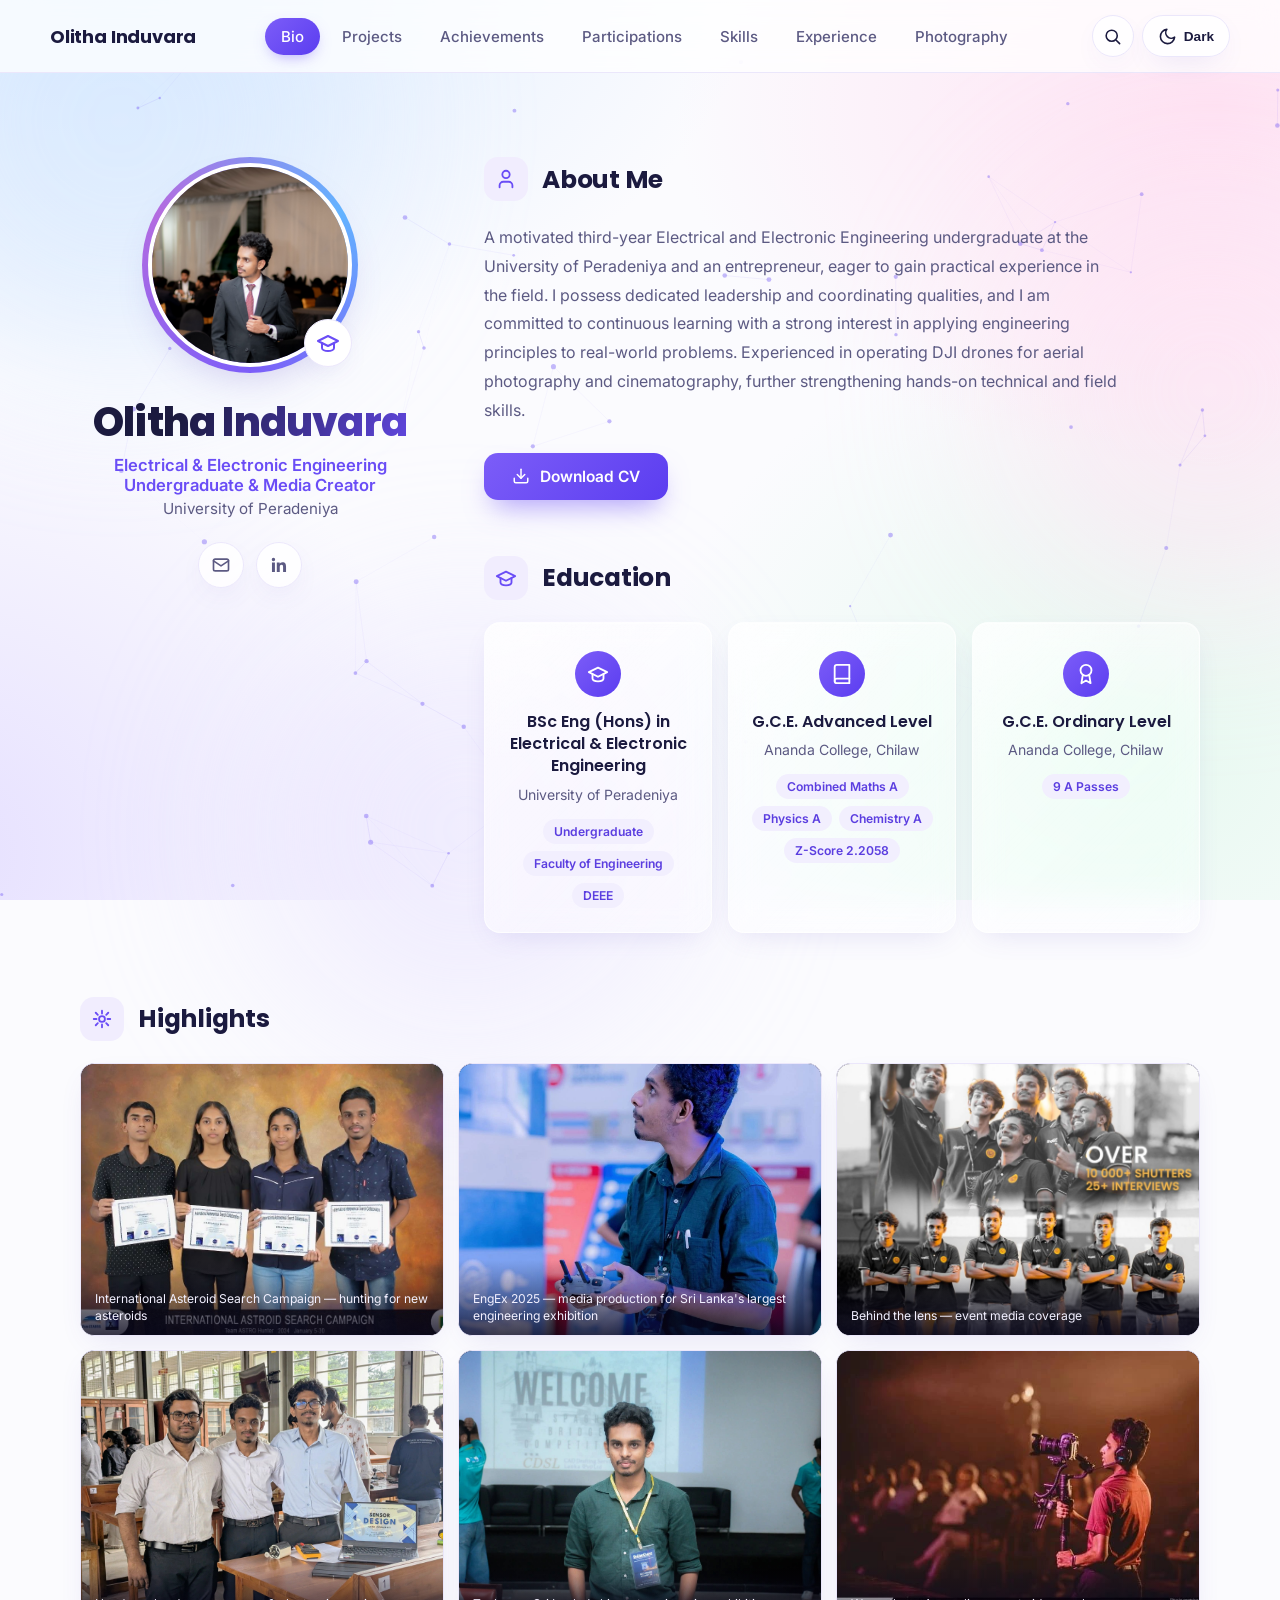
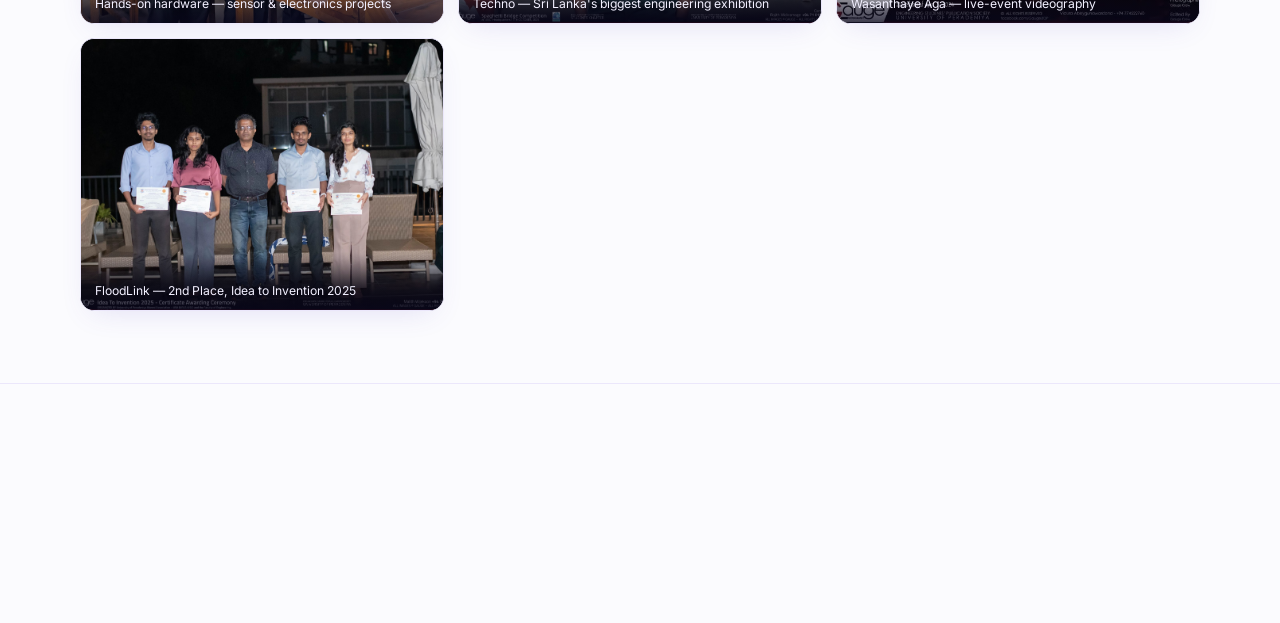
==== commit 96308deb: "version12" ====
--- a/index.html
+++ b/index.html
@@ -19,6 +19,9 @@
   <canvas id="netCanvas" class="net-canvas" aria-hidden="true"></canvas>
   <!-- ======================= NAVBAR ======================= -->
   <header class="topbar">
+    <div class="g-bar-filter" aria-hidden="true"></div>
+    <div class="g-bar-overlay" aria-hidden="true"></div>
+    <div class="g-bar-spec" aria-hidden="true"></div>
     <div class="topbar-inner">
       <a class="brand" href="index.html">Olitha Induvara</a>
 
--- a/style.css
+++ b/style.css
@@ -1592,3 +1592,660 @@
   background: var(--btn-grad); -webkit-background-clip: text; background-clip: text; color: transparent; }
 .stat-label { display: block; margin-top: 4px; color: var(--muted); font-size: .82rem; font-weight: 600; letter-spacing: .04em; }
 @media (max-width: 760px) { .stats-grid { grid-template-columns: repeat(2, 1fr); } }
+
+/* ============================================================
+   Photography page — My Work carousel
+   ============================================================ */
+.carousel { position: relative; max-width: 920px; margin: 22px auto 0; }
+.carousel-viewport { overflow: hidden; border-radius: var(--radius-lg); box-shadow: var(--shadow-soft); border: 1px solid var(--line); }
+.carousel-track { display: flex; transition: transform 0.6s cubic-bezier(0.25, 0.8, 0.25, 1); will-change: transform; }
+.carousel-slide { min-width: 100%; position: relative; }
+.carousel-slide img { width: 100%; display: block; aspect-ratio: 16 / 10; object-fit: cover; }
+.carousel-slide figcaption {
+  position: absolute; left: 0; right: 0; bottom: 0;
+  padding: 30px 20px 14px; color: #fff; font-weight: 600; font-size: .92rem;
+  background: linear-gradient(transparent, rgba(12, 9, 38, 0.78));
+}
+
+.carousel-btn {
+  position: absolute; top: calc(50% - 22px); transform: translateY(-50%);
+  width: 48px; height: 48px; border-radius: 50%; border: none; cursor: pointer;
+  background: rgba(255, 255, 255, 0.9); color: var(--accent);
+  display: grid; place-items: center; box-shadow: var(--shadow-card);
+  backdrop-filter: blur(6px); -webkit-backdrop-filter: blur(6px);
+  transition: background 0.25s ease, transform 0.25s ease, opacity 0.25s ease;
+}
+.carousel-btn:hover { background: #fff; transform: translateY(-50%) scale(1.08); }
+.carousel-btn:active { transform: translateY(-50%) scale(0.96); }
+.carousel-btn svg { width: 24px; height: 24px; }
+.carousel-btn.prev { left: 14px; }
+.carousel-btn.next { right: 14px; }
+[data-theme="dark"] .carousel-btn { background: rgba(30, 28, 58, 0.9); color: #b8aaff; }
+[data-theme="dark"] .carousel-btn:hover { background: rgba(40, 37, 78, 1); }
+
+.carousel-dots { display: flex; gap: 9px; justify-content: center; margin-top: 16px; }
+.carousel-dots .dot {
+  width: 10px; height: 10px; border-radius: 50%; border: none; cursor: pointer; padding: 0;
+  background: var(--line); transition: background 0.25s ease, transform 0.25s ease, width 0.3s ease;
+}
+.carousel-dots .dot:hover { background: var(--accent-2); }
+.carousel-dots .dot.active { background: var(--accent); transform: scale(1.25); width: 26px; border-radius: 999px; }
+
+@media (max-width: 560px) {
+  .carousel-btn { width: 40px; height: 40px; }
+  .carousel-btn svg { width: 20px; height: 20px; }
+}
+
+/* ============================================================
+   My Work — 3D coverflow carousel (photography page)
+   ============================================================ */
+.wc-title {
+  font-size: clamp(2.5rem, 9vw, 6rem);
+  font-weight: 900;
+  text-transform: uppercase;
+  letter-spacing: -0.02em;
+  text-align: center;
+  line-height: 1;
+  margin: 0 0 4px;
+  font-family: "Arial Black", "Arial Bold", Arial, sans-serif;
+  background: linear-gradient(to bottom, rgba(106, 77, 246, 0.34) 30%, rgba(106, 77, 246, 0) 78%);
+  -webkit-background-clip: text;
+  background-clip: text;
+  color: transparent;
+  pointer-events: none;
+}
+[data-theme="dark"] .wc-title {
+  background: linear-gradient(to bottom, rgba(168, 140, 250, 0.42) 30%, rgba(168, 140, 250, 0) 78%);
+  -webkit-background-clip: text;
+  background-clip: text;
+}
+
+.wc-stage {
+  width: 100%;
+  max-width: 1100px;
+  height: 440px;
+  position: relative;
+  perspective: 1000px;
+  margin: 8px auto 0;
+}
+.wc-track {
+  width: 100%;
+  height: 100%;
+  display: flex;
+  justify-content: center;
+  align-items: center;
+  position: relative;
+  transform-style: preserve-3d;
+}
+.wc-card {
+  position: absolute;
+  width: 280px;
+  height: 380px;
+  border-radius: 20px;
+  overflow: hidden;
+  box-shadow: 0 20px 40px rgba(0, 0, 0, 0.18);
+  cursor: pointer;
+  backface-visibility: hidden;
+  -webkit-backface-visibility: hidden;
+  will-change: transform, opacity;
+  transition: transform 0.7s cubic-bezier(0.22, 1, 0.36, 1), opacity 0.7s cubic-bezier(0.22, 1, 0.36, 1);
+}
+.wc-card img {
+  width: 100%;
+  height: 100%;
+  object-fit: cover;
+}
+.wc-card.center { z-index: 10; transform: translateZ(0) scale(1.1); }
+.wc-card.left-1 { z-index: 5; transform: translateX(-200px) scale(0.9) translateZ(-100px); opacity: 0.92; }
+.wc-card.right-1 { z-index: 5; transform: translateX(200px) scale(0.9) translateZ(-100px); opacity: 0.92; }
+.wc-card.left-2 { z-index: 1; transform: translateX(-400px) scale(0.8) translateZ(-300px); opacity: 0.7; }
+.wc-card.right-2 { z-index: 1; transform: translateX(400px) scale(0.8) translateZ(-300px); opacity: 0.7; }
+.wc-card.hidden { opacity: 0; pointer-events: none; }
+
+.wc-info { text-align: center; margin-top: 30px; }
+.wc-name {
+  color: var(--ink);
+  font-size: clamp(1.5rem, 3vw, 2.25rem);
+  font-weight: 700;
+  position: relative;
+  display: inline-block;
+  transition: opacity 0.4s ease;
+}
+.wc-name::before, .wc-name::after {
+  content: "";
+  position: absolute;
+  top: 100%;
+  width: 90px;
+  height: 2px;
+  background: var(--accent);
+}
+.wc-name::before { left: -110px; }
+.wc-name::after { right: -110px; }
+.wc-role {
+  color: var(--muted);
+  font-size: 1rem;
+  font-weight: 600;
+  text-transform: uppercase;
+  letter-spacing: 0.12em;
+  margin-top: 10px;
+  transition: opacity 0.4s ease;
+}
+
+.wc-dots { display: flex; justify-content: center; gap: 10px; margin-top: 22px; }
+.wc-dot {
+  width: 12px; height: 12px; border-radius: 50%; cursor: pointer; padding: 0; border: none;
+  background: rgba(106, 77, 246, 0.22);
+  transition: all 0.3s ease;
+}
+.wc-dot:hover { background: var(--accent-2); }
+.wc-dot.active { background: var(--accent); transform: scale(1.2); }
+[data-theme="dark"] .wc-dot { background: rgba(168, 140, 250, 0.26); }
+
+.wc-arrow {
+  position: absolute; top: 50%; transform: translateY(-50%);
+  background: rgba(106, 77, 246, 0.62); color: #fff;
+  width: 44px; height: 44px; border-radius: 50%; border: none; cursor: pointer;
+  display: flex; align-items: center; justify-content: center;
+  z-index: 20; font-size: 1.7rem; line-height: 1;
+  transition: background 0.3s ease, transform 0.3s ease;
+}
+.wc-arrow:hover { background: var(--accent); transform: translateY(-50%) scale(1.1); }
+.wc-arrow.left { left: 18px; padding-right: 3px; }
+.wc-arrow.right { right: 18px; padding-left: 3px; }
+
+@media (max-width: 768px) {
+  .wc-stage { height: 360px; }
+  .wc-card { width: 200px; height: 280px; }
+  .wc-card.left-1 { transform: translateX(-120px) scale(0.9) translateZ(-100px); }
+  .wc-card.right-1 { transform: translateX(120px) scale(0.9) translateZ(-100px); }
+  .wc-card.left-2 { transform: translateX(-240px) scale(0.8) translateZ(-300px); }
+  .wc-card.right-2 { transform: translateX(240px) scale(0.8) translateZ(-300px); }
+  .wc-name::before, .wc-name::after { width: 46px; }
+  .wc-name::before { left: -60px; }
+  .wc-name::after { right: -60px; }
+}
+
+/* ============================================================
+   My Work — center-card zoom overlay (photography page)
+   ============================================================ */
+.wc-zoom {
+  position: fixed;
+  inset: 0;
+  z-index: 9999;
+  display: flex;
+  align-items: center;
+  justify-content: center;
+  background: rgba(10, 8, 25, 0);
+  backdrop-filter: blur(0);
+  -webkit-backdrop-filter: blur(0);
+  opacity: 0;
+  visibility: hidden;
+  cursor: zoom-out;
+  transition: opacity 0.35s ease, background 0.35s ease, backdrop-filter 0.35s ease;
+}
+.wc-zoom.open {
+  opacity: 1;
+  visibility: visible;
+  background: rgba(10, 8, 25, 0.82);
+  backdrop-filter: blur(8px);
+  -webkit-backdrop-filter: blur(8px);
+}
+.wc-zoom img {
+  max-width: 92vw;
+  max-height: 86vh;
+  border-radius: 14px;
+  box-shadow: 0 30px 80px rgba(0, 0, 0, 0.55);
+  transform: scale(0.6);
+  opacity: 0;
+  transition: transform 0.45s cubic-bezier(0.22, 1, 0.36, 1), opacity 0.35s ease;
+}
+.wc-zoom.open img { transform: scale(1); opacity: 1; }
+.wc-zoom-close {
+  position: absolute;
+  top: 22px;
+  right: 26px;
+  width: 46px;
+  height: 46px;
+  border-radius: 50%;
+  border: none;
+  background: rgba(255, 255, 255, 0.16);
+  color: #fff;
+  font-size: 1.8rem;
+  line-height: 1;
+  cursor: pointer;
+  display: grid;
+  place-items: center;
+  transition: background 0.25s ease, transform 0.25s ease;
+}
+.wc-zoom-close:hover { background: rgba(255, 255, 255, 0.3); transform: rotate(90deg); }
+
+/* ============================================================
+   Photography — glassmorphism message form
+   ============================================================ */
+.hire-intro { text-align: center; max-width: 640px; margin: 0 auto 24px; color: var(--muted); line-height: 1.75; }
+
+.glass-stage {
+  position: relative;
+  max-width: 760px;
+  margin: 0 auto;
+  padding: 50px 20px;
+  border-radius: 30px;
+  overflow: hidden;
+  background: linear-gradient(135deg, rgba(38, 26, 86, 0.55), rgba(10, 8, 28, 0.74)),
+              url("assets/photography/work-3.jpg") center / cover no-repeat;
+  border: 1px solid rgba(255, 255, 255, 0.14);
+  box-shadow: 0 30px 70px -22px rgba(18, 12, 48, 0.6);
+}
+.glass-stage > * { position: relative; z-index: 1; }
+
+.gchips { display: flex; gap: 12px; justify-content: center; flex-wrap: wrap; margin-bottom: 34px; }
+.gchip {
+  display: inline-flex; align-items: center; gap: 9px; text-decoration: none;
+  background: rgba(255, 255, 255, 0.18);
+  backdrop-filter: blur(10px); -webkit-backdrop-filter: blur(10px);
+  border: 1px solid rgba(255, 255, 255, 0.35); color: #fff;
+  padding: 10px 18px; border-radius: 30px; font-weight: 600; font-size: 0.9rem;
+  box-shadow: 0 4px 16px rgba(0, 0, 0, 0.15);
+  transition: transform 0.25s ease, background 0.25s ease;
+}
+.gchip svg { width: 18px; height: 18px; }
+.gchip span { font-weight: 500; opacity: 0.9; }
+.gchip:hover { transform: translateY(-3px); background: rgba(255, 255, 255, 0.28); }
+
+.gmsg-card {
+  position: relative; width: 100%; max-width: 470px; margin: 0 auto;
+  background: rgba(255, 255, 255, 0.16);
+  backdrop-filter: blur(22px) saturate(160%); -webkit-backdrop-filter: blur(22px) saturate(160%);
+  border: 1.5px solid rgba(255, 255, 255, 0.35);
+  border-radius: 18px;
+  box-shadow: 0 8px 32px rgba(0, 0, 0, 0.2), inset 0 1px 1px rgba(255, 255, 255, 0.4);
+  padding: 4.6em 2.2em 2.4em; color: #fff;
+}
+.gmsg-header {
+  position: absolute; top: 0; left: 50%; transform: translateX(-50%);
+  display: flex; align-items: center; justify-content: center;
+  background: var(--accent); width: 168px; height: 60px; border-radius: 0 0 20px 20px;
+  color: #fff; font-weight: 600; font-size: 1rem; box-shadow: 0 6px 18px rgba(0, 0, 0, 0.25);
+}
+.gmsg-header::before, .gmsg-header::after { content: ""; position: absolute; top: 0; width: 30px; height: 30px; }
+.gmsg-header::before { left: -30px; border-top-right-radius: 50%; box-shadow: 15px 0 0 0 var(--accent); }
+.gmsg-header::after { right: -30px; border-top-left-radius: 50%; box-shadow: -15px 0 0 0 var(--accent); }
+
+.gi-box { position: relative; margin: 24px 0; }
+.gi-field {
+  width: 100%; height: 52px; font-size: 15px; background: rgba(255, 255, 255, 0.16); color: #fff;
+  padding: 0 48px 0 20px; border: 1.5px solid rgba(255, 255, 255, 0.32); border-radius: 30px;
+  outline: none; font-family: inherit;
+  transition: border-color 0.25s ease, background 0.25s ease;
+}
+.gi-field::placeholder { color: transparent; }
+.gi-field:focus { border-color: rgba(255, 255, 255, 0.75); background: rgba(255, 255, 255, 0.26); }
+textarea.gi-field { height: auto; min-height: 112px; padding: 17px 20px; resize: vertical; border-radius: 20px; }
+select.gi-field { appearance: none; -webkit-appearance: none; cursor: pointer; }
+select.gi-field option { color: #1b1a3f; }
+.gi-icon { position: absolute; top: 16px; right: 20px; color: rgba(255, 255, 255, 0.6); display: flex; }
+.gi-icon svg { width: 20px; height: 20px; }
+.gi-label {
+  position: absolute; top: 50%; left: 20px; transform: translateY(-50%);
+  color: rgba(255, 255, 255, 0.72); pointer-events: none; font-size: 15px; transition: 0.2s ease;
+}
+.gi-label.gi-label-area { top: 27px; transform: none; }
+.gi-field:focus ~ .gi-label,
+.gi-field:not(:placeholder-shown) ~ .gi-label {
+  top: 0; transform: translateY(-50%); left: 18px; font-size: 13px; padding: 0 10px;
+  background: var(--accent); color: #fff; border-radius: 20px;
+}
+textarea.gi-field:focus ~ .gi-label-area,
+textarea.gi-field:not(:placeholder-shown) ~ .gi-label-area {
+  top: 0; transform: translateY(-50%);
+}
+.gi-submit {
+  width: 100%; height: 50px; border: none; border-radius: 30px; cursor: pointer;
+  background: linear-gradient(135deg, #25D366 0%, #128C7E 100%); color: #fff;
+  font-size: 15px; font-weight: 600; font-family: inherit;
+  display: inline-flex; align-items: center; justify-content: center; gap: 9px;
+  box-shadow: 0 10px 26px -10px rgba(18, 140, 126, 0.7);
+  transition: transform 0.25s ease, box-shadow 0.25s ease;
+}
+.gi-submit svg { width: 19px; height: 19px; }
+.gi-submit:hover { transform: translateY(-2px); }
+.gi-note { text-align: center; color: rgba(255, 255, 255, 0.6); font-size: 0.78rem; margin-top: 14px; }
+
+@media (max-width: 564px) { .gmsg-card { padding: 4.4em 1.4em 2em; } .gmsg-header { width: 150px; } }
+
+/* ============================================================
+   Glass + glossy treatment for all content blocks (both themes)
+   Matches the summary-card frosted-glass look.
+   ============================================================ */
+.project-feature,
+.skill-cat,
+.service-card,
+.edu-card,
+.timeline-card,
+.club-news {
+  position: relative;
+  background: linear-gradient(135deg, rgba(255, 255, 255, 0.70) 0%, rgba(255, 255, 255, 0.36) 100%);
+  backdrop-filter: blur(14px) saturate(165%);
+  -webkit-backdrop-filter: blur(14px) saturate(165%);
+  border: 1px solid rgba(255, 255, 255, 0.60);
+  box-shadow: var(--shadow-card), inset 0 1px 1px rgba(255, 255, 255, 0.55);
+}
+
+[data-theme="dark"] .project-feature,
+[data-theme="dark"] .skill-cat,
+[data-theme="dark"] .service-card,
+[data-theme="dark"] .edu-card,
+[data-theme="dark"] .timeline-card,
+[data-theme="dark"] .club-news {
+  background: linear-gradient(135deg, rgba(48, 44, 92, 0.62) 0%, rgba(24, 22, 54, 0.40) 100%);
+  border: 1px solid rgba(255, 255, 255, 0.14);
+  box-shadow: var(--shadow-card), inset 0 1px 1px rgba(255, 255, 255, 0.10);
+}
+
+/* glossy top sheen on hover for the block cards */
+.project-feature::before,
+.skill-cat::before,
+.service-card::before,
+.edu-card::before,
+.timeline-card::before,
+.club-news::before {
+  content: "";
+  position: absolute;
+  inset: 0;
+  border-radius: inherit;
+  background: radial-gradient(120% 80% at 10% 0%, rgba(255, 255, 255, 0.40), transparent 55%);
+  pointer-events: none;
+  z-index: 0;
+}
+[data-theme="dark"] .project-feature::before,
+[data-theme="dark"] .skill-cat::before,
+[data-theme="dark"] .service-card::before,
+[data-theme="dark"] .edu-card::before,
+[data-theme="dark"] .timeline-card::before,
+[data-theme="dark"] .club-news::before {
+  background: radial-gradient(120% 80% at 10% 0%, rgba(255, 255, 255, 0.10), transparent 55%);
+}
+/* keep inner content above the sheen */
+.project-feature > *, .skill-cat > *, .service-card > *, .edu-card > *, .timeline-card > *, .club-news > * { position: relative; z-index: 1; }
+
+/* softer accent-tinted glass for the highlight callouts */
+.callout, .role-note {
+  backdrop-filter: blur(12px) saturate(150%);
+  -webkit-backdrop-filter: blur(12px) saturate(150%);
+}
+
+/* ============================================================
+   Mobile / tablet optimization (glass fallback + layout)
+   backdrop-filter is unreliable on many mobile browsers, so
+   cards become more solid on smaller screens for readability.
+   ============================================================ */
+
+/* Tablet — more opaque glass, lighter blur */
+@media (max-width: 900px) {
+  .proj-card,
+  .project-feature,
+  .skill-cat,
+  .service-card,
+  .edu-card,
+  .timeline-card,
+  .club-news,
+  .cat-panel,
+  .stat {
+    background: linear-gradient(135deg, rgba(255, 255, 255, 0.93) 0%, rgba(255, 255, 255, 0.82) 100%);
+    backdrop-filter: blur(10px) saturate(150%);
+    -webkit-backdrop-filter: blur(10px) saturate(150%);
+  }
+  [data-theme="dark"] .proj-card,
+  [data-theme="dark"] .project-feature,
+  [data-theme="dark"] .skill-cat,
+  [data-theme="dark"] .service-card,
+  [data-theme="dark"] .edu-card,
+  [data-theme="dark"] .timeline-card,
+  [data-theme="dark"] .club-news,
+  [data-theme="dark"] .cat-panel,
+  [data-theme="dark"] .stat {
+    background: linear-gradient(135deg, rgba(42, 38, 80, 0.93) 0%, rgba(26, 24, 54, 0.88) 100%);
+  }
+  .pc-body { padding: 16px 17px; }
+  .project-feature { padding: 22px 18px; }
+}
+
+/* Phone — near-solid cards (safe fallback), subtle blur only */
+@media (max-width: 560px) {
+  .proj-card,
+  .project-feature,
+  .skill-cat,
+  .service-card,
+  .edu-card,
+  .timeline-card,
+  .club-news,
+  .cat-panel,
+  .stat {
+    background: rgba(255, 255, 255, 0.97);
+    backdrop-filter: blur(6px);
+    -webkit-backdrop-filter: blur(6px);
+    border-color: var(--line);
+  }
+  [data-theme="dark"] .proj-card,
+  [data-theme="dark"] .project-feature,
+  [data-theme="dark"] .skill-cat,
+  [data-theme="dark"] .service-card,
+  [data-theme="dark"] .edu-card,
+  [data-theme="dark"] .timeline-card,
+  [data-theme="dark"] .club-news,
+  [data-theme="dark"] .cat-panel,
+  [data-theme="dark"] .stat {
+    background: rgba(30, 28, 58, 0.96);
+  }
+  .pc-title { font-size: 1.05rem; }
+  .pc-body { padding: 15px 15px; }
+  .project-feature { padding: 18px 14px; }
+  .pc-cover { height: 150px; }
+  .gmsg-card { background: rgba(255, 255, 255, 0.22); }
+  .glass-stage { padding: 30px 12px; }
+}
+
+/* Small phones — shrink coverflow so it never overflows */
+@media (max-width: 420px) {
+  .wc-stage { height: 308px; }
+  .wc-card { width: 162px; height: 226px; border-radius: 16px; }
+  .wc-card.left-1 { transform: translateX(-96px) scale(0.9) translateZ(-100px); }
+  .wc-card.right-1 { transform: translateX(96px) scale(0.9) translateZ(-100px); }
+  .wc-card.left-2 { transform: translateX(-186px) scale(0.8) translateZ(-300px); }
+  .wc-card.right-2 { transform: translateX(186px) scale(0.8) translateZ(-300px); }
+  .wc-arrow { width: 38px; height: 38px; font-size: 1.4rem; }
+  .wc-name::before, .wc-name::after { width: 34px; }
+  .wc-name::before { left: -46px; }
+  .wc-name::after { right: -46px; }
+}
+
+/* Larger touch targets & breathing room on touch devices */
+@media (max-width: 560px) {
+  .btn-primary, .btn-outline, .wa-cta, .wa-btn, .gi-submit, .club-fb { min-height: 46px; }
+  .nav-link { padding: 12px 4px; }
+  .section { padding: 30px 0; }
+  .page-hero h1 { font-size: clamp(1.8rem, 8vw, 2.4rem); }
+}
+
+/* ============================================================
+   Mobile top bar — solid (backdrop-filter is unreliable),
+   so the navbar reads as a full bar reaching the corners.
+   ============================================================ */
+@media (max-width: 820px) {
+  .topbar {
+    background: rgba(255, 255, 255, 0.96);
+    backdrop-filter: blur(12px);
+    -webkit-backdrop-filter: blur(12px);
+  }
+  .nav-links {
+    background: rgba(255, 255, 255, 0.98);
+    backdrop-filter: blur(14px);
+    -webkit-backdrop-filter: blur(14px);
+    box-shadow: 0 14px 30px -18px rgba(0, 0, 0, 0.25);
+  }
+  [data-theme="dark"] .topbar { background: rgba(18, 16, 33, 0.96); }
+  [data-theme="dark"] .nav-links { background: rgba(18, 16, 33, 0.98); }
+  .topbar-inner { width: min(1180px, 92%); height: 64px; }
+  .nav-links { top: 64px; }
+  .brand { font-size: 1rem; }
+}
+
+/* ============================================================
+   Mobile bottom navigation bar (glass) — mobile only
+   ============================================================ */
+.bottom-nav { display: none; }
+@media (max-width: 820px) {
+  .bottom-nav {
+    display: flex;
+    position: fixed;
+    bottom: 0; left: 0; right: 0;
+    z-index: 60;
+    justify-content: space-around;
+    align-items: stretch;
+    padding: 7px 4px calc(7px + env(safe-area-inset-bottom, 0px));
+    background: rgba(255, 255, 255, 0.80);
+    backdrop-filter: blur(18px) saturate(160%);
+    -webkit-backdrop-filter: blur(18px) saturate(160%);
+    border-top: 1px solid var(--line);
+    box-shadow: 0 -10px 30px -14px rgba(0, 0, 0, 0.20);
+  }
+  [data-theme="dark"] .bottom-nav { background: rgba(18, 16, 33, 0.82); }
+  .bn-item {
+    display: flex; flex-direction: column; align-items: center; justify-content: center; gap: 3px;
+    flex: 1; padding: 6px 2px; color: var(--muted); text-decoration: none;
+    font-size: 0.6rem; font-weight: 600; border-radius: 12px;
+    transition: color 0.2s ease, background 0.2s ease;
+  }
+  .bn-item svg { width: 21px; height: 21px; }
+  .bn-item.active { color: var(--accent); background: var(--accent-soft); }
+  body { padding-bottom: 72px; }
+}
+@media (max-width: 360px) {
+  .bn-item { font-size: 0.54rem; }
+  .bn-item svg { width: 19px; height: 19px; }
+}
+
+/* ============================================================
+   Photography page — fix coverflow horizontal overflow
+   (side cards were spilling out, causing horizontal scroll
+   that hid the bottom nav). Clip to the stage.
+   ============================================================ */
+.wc-stage { overflow: hidden; }
+#work { overflow-x: hidden; }
+
+/* keep bottom nav above everything (except fullscreen overlays) */
+.bottom-nav { z-index: 100; }
+
+/* ============================================================
+   Mobile bars — fully solid (no translucent seam / blur line)
+   Glass is kept for desktop; mobile gets a clean opaque bar
+   that clearly extends edge-to-edge.
+   ============================================================ */
+@media (max-width: 820px) {
+  .topbar,
+  .nav-links,
+  .bottom-nav {
+    background: var(--card-solid);
+    backdrop-filter: none;
+    -webkit-backdrop-filter: none;
+  }
+  .topbar { border-bottom: 1px solid var(--line); }
+  .bottom-nav { border-top: 1px solid var(--line); box-shadow: none; }
+}
+
+/* ============================================================
+   Mobile bars — liquid-glass (professional frosted look)
+   Glossy highlight + gradient depth + light glass edge + frost.
+   ============================================================ */
+@media (max-width: 820px) {
+  .topbar,
+  .bottom-nav,
+  .nav-links {
+    backdrop-filter: blur(20px) saturate(180%);
+    -webkit-backdrop-filter: blur(20px) saturate(180%);
+  }
+  .topbar {
+    background: linear-gradient(180deg, rgba(255, 255, 255, 0.85) 0%, rgba(244, 242, 255, 0.70) 100%);
+    border-bottom: 1px solid rgba(255, 255, 255, 0.65);
+    box-shadow: inset 0 1px 1px rgba(255, 255, 255, 0.9), 0 8px 22px -12px rgba(80, 60, 180, 0.30);
+  }
+  .bottom-nav {
+    background: linear-gradient(0deg, rgba(255, 255, 255, 0.85) 0%, rgba(244, 242, 255, 0.70) 100%);
+    border-top: 1px solid rgba(255, 255, 255, 0.65);
+    box-shadow: inset 0 1px 1px rgba(255, 255, 255, 0.9), 0 -8px 22px -14px rgba(80, 60, 180, 0.22);
+  }
+  .nav-links {
+    background: linear-gradient(180deg, rgba(255, 255, 255, 0.92) 0%, rgba(244, 242, 255, 0.82) 100%);
+    border-bottom: 1px solid rgba(255, 255, 255, 0.65);
+    box-shadow: inset 0 1px 1px rgba(255, 255, 255, 0.9), 0 14px 30px -16px rgba(80, 60, 180, 0.30);
+  }
+
+  [data-theme="dark"] .topbar {
+    background: linear-gradient(180deg, rgba(48, 44, 90, 0.72) 0%, rgba(20, 18, 44, 0.60) 100%);
+    border-bottom: 1px solid rgba(255, 255, 255, 0.14);
+    box-shadow: inset 0 1px 1px rgba(255, 255, 255, 0.16), 0 8px 22px -12px rgba(0, 0, 0, 0.55);
+  }
+  [data-theme="dark"] .bottom-nav {
+    background: linear-gradient(0deg, rgba(48, 44, 90, 0.72) 0%, rgba(20, 18, 44, 0.60) 100%);
+    border-top: 1px solid rgba(255, 255, 255, 0.14);
+    box-shadow: inset 0 1px 1px rgba(255, 255, 255, 0.16), 0 -8px 22px -14px rgba(0, 0, 0, 0.50);
+  }
+  [data-theme="dark"] .nav-links {
+    background: linear-gradient(180deg, rgba(42, 38, 80, 0.86) 0%, rgba(20, 18, 44, 0.80) 100%);
+    border-bottom: 1px solid rgba(255, 255, 255, 0.14);
+    box-shadow: inset 0 1px 1px rgba(255, 255, 255, 0.16), 0 14px 30px -16px rgba(0, 0, 0, 0.55);
+  }
+}
+
+/* ============================================================
+   Mobile bars — layered LIQUID GLASS (ref: glass reference)
+   Layers: blur+saturate+brightness filter, tint overlay,
+   specular inset highlight. (feDisplacementMap skipped for
+   scroll performance on mobile.)
+   ============================================================ */
+.g-bar-filter, .g-bar-overlay, .g-bar-spec { display: none; }
+
+@media (max-width: 820px) {
+  .topbar, .bottom-nav {
+    background: transparent !important;
+    backdrop-filter: none !important;
+    -webkit-backdrop-filter: none !important;
+    box-shadow: none !important;
+  }
+  .topbar { border-bottom: 1px solid rgba(255, 255, 255, 0.45); }
+  .bottom-nav { border-top: 1px solid rgba(255, 255, 255, 0.45); }
+
+  .g-bar-filter, .g-bar-overlay, .g-bar-spec {
+    display: block;
+    position: absolute;
+    inset: 0;
+    border-radius: inherit;
+    pointer-events: none;
+  }
+  .g-bar-filter {
+    z-index: 0;
+    backdrop-filter: blur(10px) saturate(170%) brightness(1.12);
+    -webkit-backdrop-filter: blur(10px) saturate(170%) brightness(1.12);
+  }
+  .g-bar-overlay { z-index: 1; background: rgba(255, 255, 255, 0.45); }
+  .g-bar-spec {
+    z-index: 2;
+    box-shadow: inset 1px 1px 1px rgba(255, 255, 255, 0.85), inset 0 -1px 1px rgba(255, 255, 255, 0.25);
+  }
+
+  [data-theme="dark"] .topbar { border-bottom-color: rgba(255, 255, 255, 0.12); }
+  [data-theme="dark"] .bottom-nav { border-top-color: rgba(255, 255, 255, 0.12); }
+  [data-theme="dark"] .g-bar-overlay { background: rgba(22, 19, 48, 0.52); }
+  [data-theme="dark"] .g-bar-spec {
+    box-shadow: inset 1px 1px 1px rgba(255, 255, 255, 0.18), inset 0 -1px 1px rgba(255, 255, 255, 0.06);
+  }
+
+  /* keep content above the glass layers */
+  .topbar-inner, .bn-item { position: relative; z-index: 3; }
+
+  /* theme toggle: icon only + move to last position */
+  .theme-label { display: none; }
+  .nav-actions #searchBtn { order: 1; }
+  .nav-actions .burger { order: 2; }
+  .nav-actions .theme-btn { order: 3; }
+}
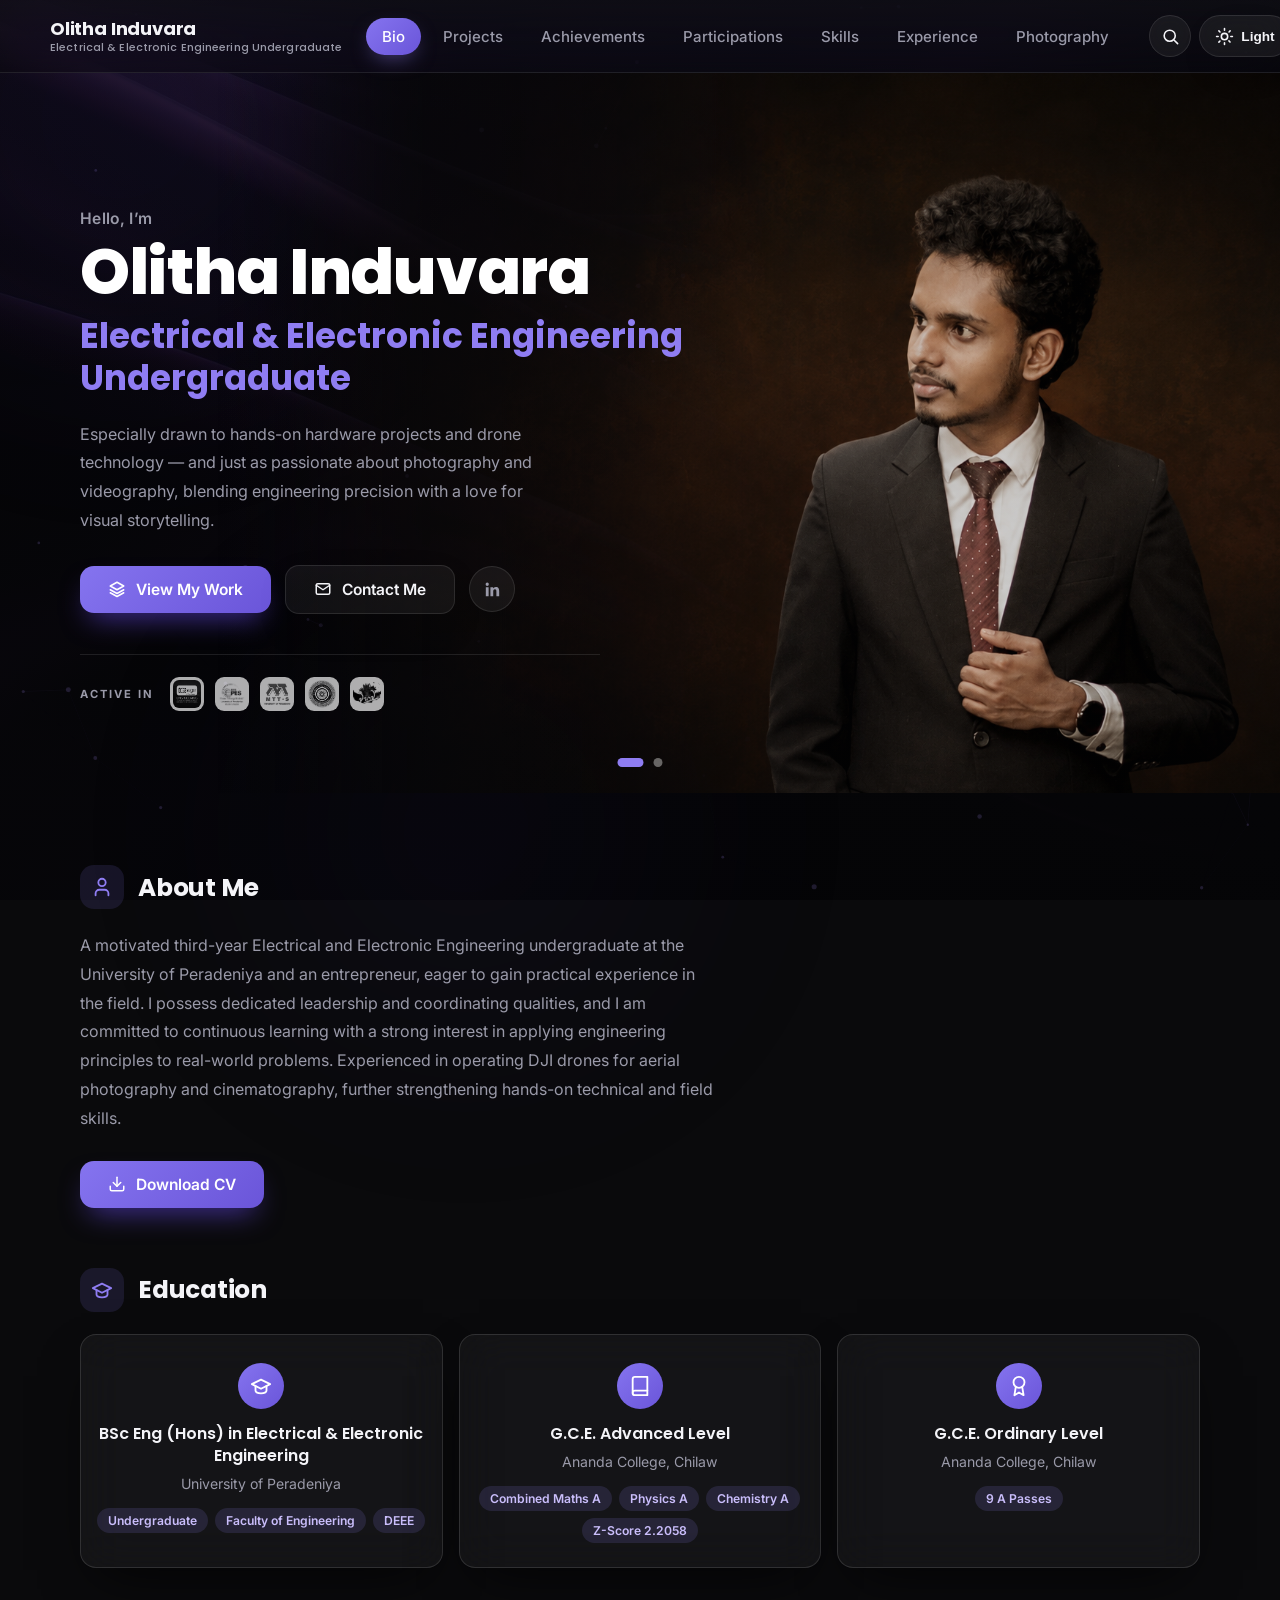
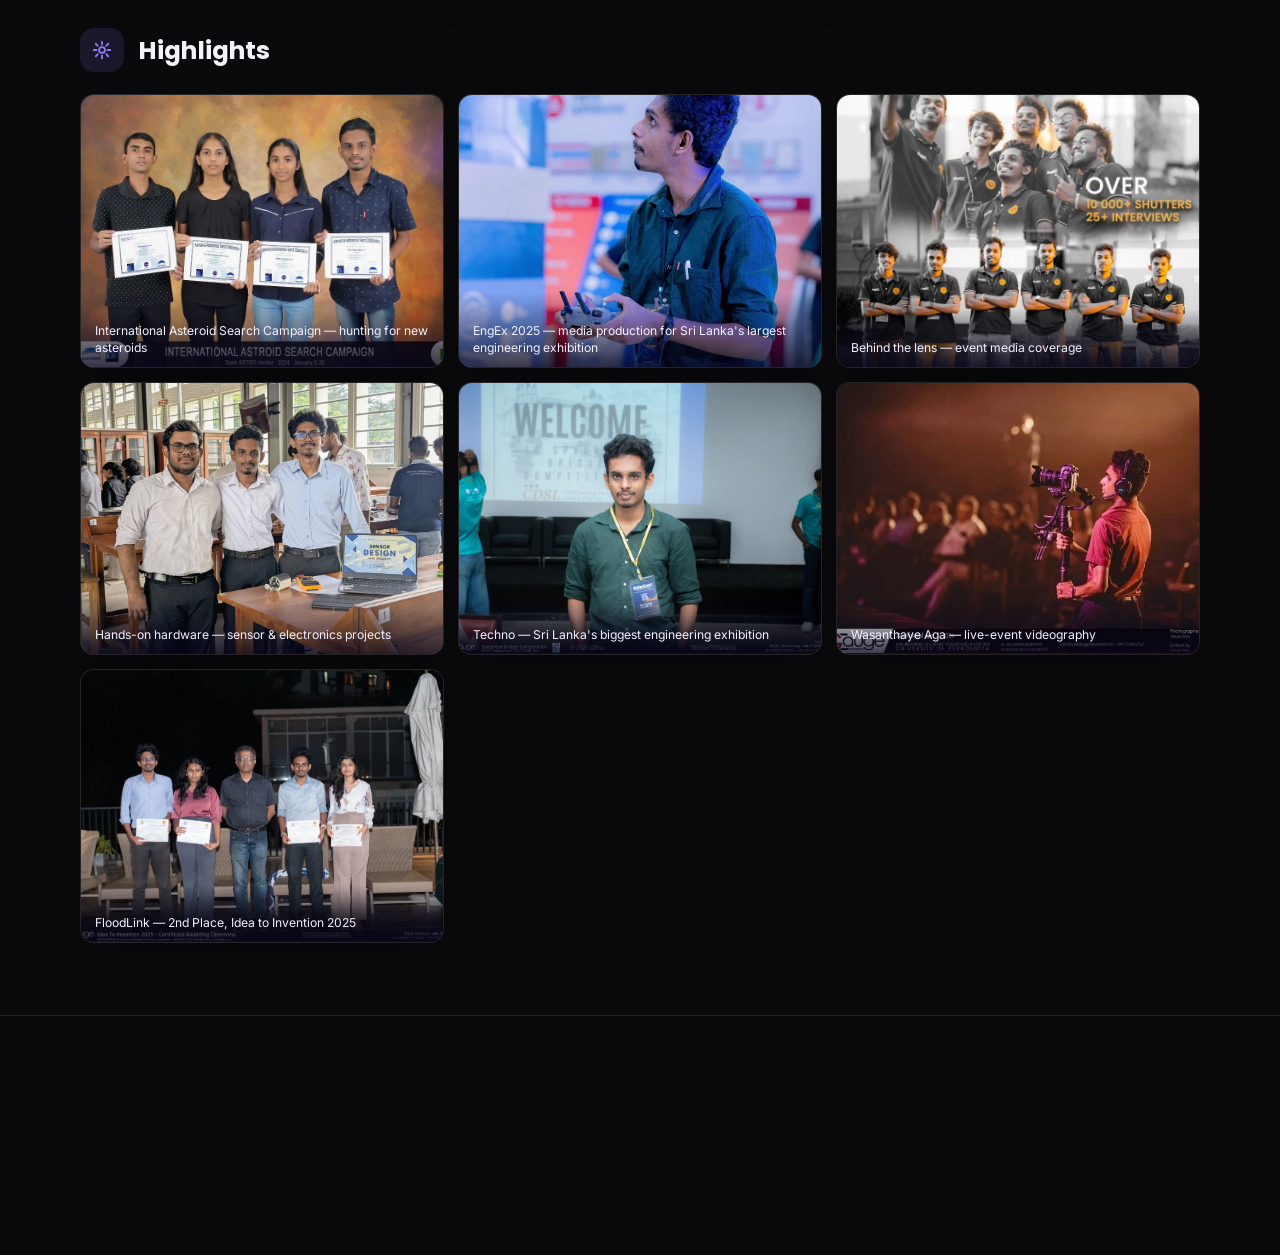
==== commit a01ab334: "updated" ====
--- a/index.html
+++ b/index.html
@@ -1,9 +1,9 @@
 <!DOCTYPE html>
-<html lang="en" data-theme="light">
+<html lang="en" data-theme="dark">
 <head>
   <meta charset="UTF-8">
   <meta name="viewport" content="width=device-width, initial-scale=1.0">
-  <title>Olitha Induvara — Electrical &amp; Electronic Engineering Undergraduate &amp; Media Creator</title>
+  <title>Olitha Induvara — Electrical &amp; Electronic Engineering Undergraduate</title>
   <meta name="description" content="Portfolio of Olitha Induvara, Electrical & Electronic Engineering undergraduate at the University of Peradeniya — engineer, drone pilot, videographer and astronomy enthusiast.">
   <link rel="icon" href="data:image/svg+xml,%3Csvg xmlns='http://www.w3.org/2000/svg' viewBox='0 0 100 100'%3E%3Cdefs%3E%3ClinearGradient id='g' x1='0' y1='0' x2='1' y2='1'%3E%3Cstop offset='0' stop-color='%237c5df8'/%3E%3Cstop offset='1' stop-color='%235b3df0'/%3E%3C/linearGradient%3E%3C/defs%3E%3Ccircle cx='50' cy='50' r='48' fill='url(%23g)'/%3E%3Ctext x='50' y='68' text-anchor='middle' font-size='54' fill='white' font-family='Verdana' font-weight='bold'%3EO%3C/text%3E%3C/svg%3E">
   <link rel="preconnect" href="https://fonts.googleapis.com">
@@ -11,7 +11,7 @@
   <link href="https://fonts.googleapis.com/css2?family=Inter:wght@400;500;600&family=Poppins:wght@500;600;700;800&display=swap" rel="stylesheet">
   <link rel="stylesheet" href="style.css">
 </head>
-<body>
+<body class="bio-page">
 
   <div class="blob blob-1" aria-hidden="true"></div>
   <div class="blob blob-2" aria-hidden="true"></div>
@@ -23,7 +23,10 @@
     <div class="g-bar-overlay" aria-hidden="true"></div>
     <div class="g-bar-spec" aria-hidden="true"></div>
     <div class="topbar-inner">
-      <a class="brand" href="index.html">Olitha Induvara</a>
+      <a class="brand" href="index.html">
+        Olitha Induvara
+        <span class="brand-sub">Electrical &amp; Electronic Engineering Undergraduate</span>
+      </a>
 
       <nav class="nav-links" id="navLinks">
         <a href="index.html" class="nav-link active">Bio</a>
@@ -52,117 +55,140 @@
   </header>
   <main>
     <!-- ======================= BIO / HERO ======================= -->
-    <section id="bio" class="section hero">
-      <div class="container hero-grid">
-
-        <div class="profile-col reveal">
-          <div class="avatar-wrap">
-            <img src="assets/profile.jpg" alt="Portrait of Olitha Induvara" class="avatar">
-            <span class="avatar-badge" title="Student">
-              <svg viewBox="0 0 24 24" fill="none" stroke="currentColor" stroke-width="2" stroke-linecap="round" stroke-linejoin="round"><path d="M22 10 12 5 2 10l10 5 10-5Z"/><path d="M6 12v5c0 1.7 2.7 3 6 3s6-1.3 6-3v-5"/></svg>
-            </span>
-          </div>
-
-          <h1 class="name">Olitha Induvara</h1>
-          <p class="role">Electrical &amp; Electronic Engineering Undergraduate &amp; Media Creator</p>
-          <p class="org">University of Peradeniya</p>
-
-          <div class="socials">
-            <a class="social-btn" href="mailto:olithainduvara@gmail.com" aria-label="Email" title="olithainduvara@gmail.com">
+    <section id="bio" class="bio-hero">
+      <div class="bio-hero-bg">
+        <div class="bio-hero-slide is-active" aria-hidden="true" style="background-image:url('assets/bio-hero-bg.png')"></div>
+        <div class="bio-hero-slide" aria-hidden="true" style="background-image:url('assets/bio-hero-bg-2.png')"></div>
+        <div class="bio-hero-dots" role="tablist" aria-label="Background photo">
+          <button class="bh-dot is-active" type="button" role="tab" aria-selected="true" aria-label="Background photo 1" data-slide="0"></button>
+          <button class="bh-dot" type="button" role="tab" aria-selected="false" aria-label="Background photo 2" data-slide="1"></button>
+        </div>
+      </div>
+      <div class="container bio-hero-inner">
+
+        <div class="bio-hero-text">
+          <p class="bh-hello reveal">Hello, I&rsquo;m</p>
+          <h1 class="name reveal">Olitha Induvara</h1>
+          <p class="bh-title reveal">Electrical &amp; Electronic Engineering Undergraduate</p>
+          <p class="bh-desc reveal">
+            Especially drawn to hands-on hardware projects and drone technology &mdash; and just as
+            passionate about photography and videography, blending engineering precision with a
+            love for visual storytelling.
+          </p>
+
+          <div class="bh-cta reveal">
+            <a class="btn-primary" href="projects.html">
+              <svg viewBox="0 0 24 24" fill="none" stroke="currentColor" stroke-width="2" stroke-linecap="round" stroke-linejoin="round"><path d="M12 3l9 5-9 5-9-5 9-5z"/><path d="M3 13l9 5 9-5"/><path d="M3 17l9 5 9-5"/></svg>
+              View My Work
+            </a>
+            <a class="btn-outline" href="mailto:olithainduvara@gmail.com">
               <svg viewBox="0 0 24 24" fill="none" stroke="currentColor" stroke-width="2" stroke-linecap="round" stroke-linejoin="round"><rect x="3" y="5" width="18" height="14" rx="2"/><path d="m3 7 9 6 9-6"/></svg>
+              Contact Me
             </a>
-            <a class="social-btn" href="https://www.linkedin.com/in/olitha-induvara-16329733b/" target="_blank" rel="noopener" aria-label="LinkedIn" title="LinkedIn">
+            <a class="bh-social" href="https://www.linkedin.com/in/olitha-induvara-16329733b/" target="_blank" rel="noopener" aria-label="LinkedIn" title="LinkedIn">
               <svg viewBox="0 0 24 24" fill="currentColor"><path d="M20.45 20.45h-3.55v-5.57c0-1.33-.03-3.04-1.85-3.04-1.86 0-2.14 1.45-2.14 2.94v5.67H9.36V9h3.41v1.56h.05c.47-.9 1.63-1.85 3.36-1.85 3.6 0 4.27 2.37 4.27 5.45v6.29ZM5.34 7.43a2.06 2.06 0 1 1 0-4.12 2.06 2.06 0 0 1 0 4.12ZM7.12 20.45H3.56V9h3.56v11.45Z"/></svg>
             </a>
           </div>
-        </div>
-
-        <div class="content-col">
-          <div class="reveal">
-            <div class="section-head">
-              <span class="bubble">
-                <svg viewBox="0 0 24 24" fill="none" stroke="currentColor" stroke-width="2" stroke-linecap="round" stroke-linejoin="round"><path d="M19 21v-2a4 4 0 0 0-4-4H9a4 4 0 0 0-4 4v2"/><circle cx="12" cy="7" r="4"/></svg>
-              </span>
-              <h2>About Me</h2>
-            </div>
-            <p class="summary">
-              A motivated third-year Electrical and Electronic Engineering undergraduate at the
-              University of Peradeniya and an entrepreneur, eager to gain practical experience in
-              the field. I possess dedicated leadership and coordinating qualities, and I am
-              committed to continuous learning with a strong interest in applying engineering
-              principles to real-world problems. Experienced in operating DJI drones for aerial
-              photography and cinematography, further strengthening hands-on technical and field
-              skills.
-            </p>
-
-            <!-- TODO: add your CV PDF at assets/Olitha_Induvara_CV.pdf -->
-            <a class="btn-primary" href="assets/Olitha_Induvara_CV.pdf" download>
-              <svg viewBox="0 0 24 24" fill="none" stroke="currentColor" stroke-width="2" stroke-linecap="round" stroke-linejoin="round"><path d="M21 15v4a2 2 0 0 1-2 2H5a2 2 0 0 1-2-2v-4"/><path d="m7 10 5 5 5-5"/><path d="M12 15V3"/></svg>
-              Download CV
-            </a>
-          </div>
-
-          <div class="reveal" id="education">
-            <div class="section-head">
-              <span class="bubble">
+
+          <a class="bh-trust reveal" href="experience.html">
+            <span class="bh-trust-label">Active in</span>
+            <span class="bh-logos">
+              <img src="assets/logos/gauge.jpg" alt="Gauge Publication &amp; Media Society" loading="lazy">
+              <img src="assets/logos/ieee-pes.jpg" alt="IEEE PES Peradeniya Student Chapter" loading="lazy">
+              <img src="assets/logos/ieee-mtt.jpg" alt="IEEE MTT-S" loading="lazy">
+              <img src="assets/logos/buddhist.jpg" alt="Engineering Faculty Buddhist Brotherhood" loading="lazy">
+              <img src="assets/logos/vibhawa.jpg" alt="Vibhawa Literary Society" loading="lazy">
+            </span>
+          </a>
+        </div>
+
+      </div>
+    </section>
+
+    <section class="section bio-about">
+      <div class="container">
+        <div class="reveal">
+          <div class="section-head">
+            <span class="bubble">
+              <svg viewBox="0 0 24 24" fill="none" stroke="currentColor" stroke-width="2" stroke-linecap="round" stroke-linejoin="round"><path d="M19 21v-2a4 4 0 0 0-4-4H9a4 4 0 0 0-4 4v2"/><circle cx="12" cy="7" r="4"/></svg>
+            </span>
+            <h2>About Me</h2>
+          </div>
+          <p class="summary">
+            A motivated third-year Electrical and Electronic Engineering undergraduate at the
+            University of Peradeniya and an entrepreneur, eager to gain practical experience in
+            the field. I possess dedicated leadership and coordinating qualities, and I am
+            committed to continuous learning with a strong interest in applying engineering
+            principles to real-world problems. Experienced in operating DJI drones for aerial
+            photography and cinematography, further strengthening hands-on technical and field
+            skills.
+          </p>
+
+          <!-- TODO: add your CV PDF at assets/Olitha_Induvara_CV.pdf -->
+          <a class="btn-primary" href="assets/Olitha_Induvara_CV.pdf" download>
+            <svg viewBox="0 0 24 24" fill="none" stroke="currentColor" stroke-width="2" stroke-linecap="round" stroke-linejoin="round"><path d="M21 15v4a2 2 0 0 1-2 2H5a2 2 0 0 1-2-2v-4"/><path d="m7 10 5 5 5-5"/><path d="M12 15V3"/></svg>
+            Download CV
+          </a>
+        </div>
+
+        <div class="reveal" id="education">
+          <div class="section-head">
+            <span class="bubble">
+              <svg viewBox="0 0 24 24" fill="none" stroke="currentColor" stroke-width="2" stroke-linecap="round" stroke-linejoin="round"><path d="M22 10 12 5 2 10l10 5 10-5Z"/><path d="M6 12v5c0 1.7 2.7 3 6 3s6-1.3 6-3v-5"/></svg>
+            </span>
+            <h2>Education</h2>
+          </div>
+
+          <div class="edu-grid">
+            <article class="edu-card">
+              <span class="edu-icon">
                 <svg viewBox="0 0 24 24" fill="none" stroke="currentColor" stroke-width="2" stroke-linecap="round" stroke-linejoin="round"><path d="M22 10 12 5 2 10l10 5 10-5Z"/><path d="M6 12v5c0 1.7 2.7 3 6 3s6-1.3 6-3v-5"/></svg>
               </span>
-              <h2>Education</h2>
-            </div>
-
-            <div class="edu-grid">
-              <article class="edu-card">
-                <span class="edu-icon">
-                  <svg viewBox="0 0 24 24" fill="none" stroke="currentColor" stroke-width="2" stroke-linecap="round" stroke-linejoin="round"><path d="M22 10 12 5 2 10l10 5 10-5Z"/><path d="M6 12v5c0 1.7 2.7 3 6 3s6-1.3 6-3v-5"/></svg>
-                </span>
-                <h3>BSc Eng (Hons) in Electrical &amp; Electronic Engineering</h3>
-                <p class="edu-sub">University of Peradeniya</p>
-                <div class="chips edu-chips">
-                  <span class="chip">Undergraduate</span>
-                  <span class="chip">Faculty of Engineering</span>
-                  <span class="chip">DEEE</span>
-                </div>
-              </article>
-
-              <article class="edu-card">
-                <span class="edu-icon">
-                  <svg viewBox="0 0 24 24" fill="none" stroke="currentColor" stroke-width="2" stroke-linecap="round" stroke-linejoin="round"><path d="M4 19.5A2.5 2.5 0 0 1 6.5 17H20V2H6.5A2.5 2.5 0 0 0 4 4.5v15Z"/><path d="M4 19.5A2.5 2.5 0 0 0 6.5 22H20v-5"/></svg>
-                </span>
-                <h3>G.C.E. Advanced Level</h3>
-                <p class="edu-sub">Ananda College, Chilaw</p>
-                <div class="chips edu-chips">
-                  <span class="chip">Combined Maths A</span>
-                  <span class="chip">Physics A</span>
-                  <span class="chip">Chemistry A</span>
-                  <span class="chip">Z-Score 2.2058</span>
-                </div>
-              </article>
-
-              <article class="edu-card">
-                <span class="edu-icon">
-                  <svg viewBox="0 0 24 24" fill="none" stroke="currentColor" stroke-width="2" stroke-linecap="round" stroke-linejoin="round"><circle cx="12" cy="8" r="6"/><path d="M15.5 13 17 22l-5-3-5 3 1.5-9"/></svg>
-                </span>
-                <h3>G.C.E. Ordinary Level</h3>
-                <p class="edu-sub">Ananda College, Chilaw</p>
-                <div class="chips edu-chips">
-                  <span class="chip">9 A Passes</span>
-                </div>
-              </article>
-            </div>
-          </div>
-        </div>
-      </div>
-
-      <div class="container highlights-wrap">
+              <h3>BSc Eng (Hons) in Electrical &amp; Electronic Engineering</h3>
+              <p class="edu-sub">University of Peradeniya</p>
+              <div class="chips edu-chips">
+                <span class="chip">Undergraduate</span>
+                <span class="chip">Faculty of Engineering</span>
+                <span class="chip">DEEE</span>
+              </div>
+            </article>
+
+            <article class="edu-card">
+              <span class="edu-icon">
+                <svg viewBox="0 0 24 24" fill="none" stroke="currentColor" stroke-width="2" stroke-linecap="round" stroke-linejoin="round"><path d="M4 19.5A2.5 2.5 0 0 1 6.5 17H20V2H6.5A2.5 2.5 0 0 0 4 4.5v15Z"/><path d="M4 19.5A2.5 2.5 0 0 0 6.5 22H20v-5"/></svg>
+              </span>
+              <h3>G.C.E. Advanced Level</h3>
+              <p class="edu-sub">Ananda College, Chilaw</p>
+              <div class="chips edu-chips">
+                <span class="chip">Combined Maths A</span>
+                <span class="chip">Physics A</span>
+                <span class="chip">Chemistry A</span>
+                <span class="chip">Z-Score 2.2058</span>
+              </div>
+            </article>
+
+            <article class="edu-card">
+              <span class="edu-icon">
+                <svg viewBox="0 0 24 24" fill="none" stroke="currentColor" stroke-width="2" stroke-linecap="round" stroke-linejoin="round"><circle cx="12" cy="8" r="6"/><path d="M15.5 13 17 22l-5-3-5 3 1.5-9"/></svg>
+              </span>
+              <h3>G.C.E. Ordinary Level</h3>
+              <p class="edu-sub">Ananda College, Chilaw</p>
+              <div class="chips edu-chips">
+                <span class="chip">9 A Passes</span>
+              </div>
+            </article>
+          </div>
+        </div>
+
         <div class="reveal" id="highlights">
-            <div class="section-head">
-              <span class="bubble">
-                <svg viewBox="0 0 24 24" fill="none" stroke="currentColor" stroke-width="2" stroke-linecap="round" stroke-linejoin="round"><path d="M12 3v3m0 12v3M5.2 5.2l2.2 2.2m9.2 9.2 2.2 2.2M3 12h3m12 0h3M5.2 18.8l2.2-2.2m9.2-9.2 2.2-2.2"/><circle cx="12" cy="12" r="3.2"/></svg>
-              </span>
-              <h2>Highlights</h2>
-            </div>
-
-            <div class="gallery plain hl-gallery">
+          <div class="section-head">
+            <span class="bubble">
+              <svg viewBox="0 0 24 24" fill="none" stroke="currentColor" stroke-width="2" stroke-linecap="round" stroke-linejoin="round"><path d="M12 3v3m0 12v3M5.2 5.2l2.2 2.2m9.2 9.2 2.2 2.2M3 12h3m12 0h3M5.2 18.8l2.2-2.2m9.2-9.2 2.2-2.2"/><circle cx="12" cy="12" r="3.2"/></svg>
+            </span>
+            <h2>Highlights</h2>
+          </div>
+
+          <div class="gallery plain hl-gallery">
               <figure class="gallery-item">
                 <img src="assets/highlights/hl-1.jpg" alt="International Asteroid Search Campaign — hunting for new asteroids" loading="lazy">
                 <figcaption class="g-cap">International Asteroid Search Campaign — hunting for new asteroids</figcaption>
@@ -191,8 +217,8 @@
                 <img src="assets/highlights/hl-7.jpg" alt="FloodLink — 2nd Place, Idea to Invention 2025" loading="lazy">
                 <figcaption class="g-cap">FloodLink — 2nd Place, Idea to Invention 2025</figcaption>
               </figure>
-            </div>
-          </div>
+          </div>
+        </div>
       </div>
     </section>
   </main>
--- a/style.css
+++ b/style.css
@@ -117,10 +117,31 @@
   gap: 24px;
 }
 .brand {
+  display: flex;
+  flex-direction: column;
+  justify-content: center;
   font-weight: 700;
   font-size: 1.12rem;
+  line-height: 1.2;
   letter-spacing: -0.01em;
   white-space: nowrap;
+}
+.brand-sub {
+  margin-top: 2px;
+  font-size: 0.68rem;
+  font-weight: 500;
+  letter-spacing: 0.01em;
+  color: var(--muted);
+  white-space: nowrap;
+  overflow: hidden;
+  text-overflow: ellipsis;
+  max-width: 340px;
+}
+@media (max-width: 820px) {
+  .brand-sub { max-width: 210px; font-size: 0.62rem; }
+}
+@media (max-width: 480px) {
+  .brand-sub { max-width: 148px; font-size: 0.56rem; }
 }
 .nav-links {
   display: flex;
@@ -771,6 +792,41 @@
 }
 .gallery-item:hover img { transform: scale(1.05); }
 .gallery-item:first-child { grid-column: span 2; grid-row: span 2; }
+
+/* video items: click to open enlarged in the lightbox, same as photos */
+.gallery-item.video-item video {
+  width: 100%;
+  height: 100%;
+  aspect-ratio: 4 / 3;
+  object-fit: cover;
+  display: block;
+  background: #000;
+  transition: transform 0.4s ease;
+}
+.gallery-item.video-item:hover video { transform: scale(1.05); }
+.video-play-icon {
+  position: absolute;
+  top: 50%;
+  left: 50%;
+  transform: translate(-50%, -50%);
+  width: 54px;
+  height: 54px;
+  border-radius: 50%;
+  display: grid;
+  place-items: center;
+  background: rgba(9, 7, 26, 0.55);
+  border: 1.5px solid rgba(255, 255, 255, 0.75);
+  color: #fff;
+  backdrop-filter: blur(3px);
+  -webkit-backdrop-filter: blur(3px);
+  transition: transform 0.25s ease, background 0.25s ease;
+  pointer-events: none;
+}
+.video-play-icon svg { width: 22px; height: 22px; margin-left: 3px; }
+.gallery-item.video-item:hover .video-play-icon {
+  transform: translate(-50%, -50%) scale(1.1);
+  background: rgba(106, 77, 246, 0.75);
+}
 .gallery-item:first-child img { aspect-ratio: auto; }
 .g-cap {
   position: absolute;
@@ -805,6 +861,13 @@
   border-radius: 12px;
   box-shadow: 0 30px 80px rgba(0, 0, 0, 0.6);
   object-fit: contain;
+}
+.lb-video {
+  max-width: 100%;
+  max-height: 80vh;
+  border-radius: 12px;
+  box-shadow: 0 30px 80px rgba(0, 0, 0, 0.6);
+  background: #000;
 }
 .lb-cap { color: #cfccf2; font-size: 0.85rem; margin-top: 14px; }
 .lb-btn {
@@ -1451,10 +1514,10 @@
 /* whatsapp buttons */
 .wa-cta, .wa-btn {
   display: inline-flex; align-items: center; gap: 9px;
-  background: linear-gradient(135deg, #25D366 0%, #128C7E 100%);
+  background: var(--btn-grad);
   color: #fff; font-weight: 600; padding: 12px 24px; border-radius: 999px;
   text-decoration: none; border: none; cursor: pointer; font-family: inherit; font-size: .96rem;
-  box-shadow: 0 14px 30px -12px rgba(18,140,126,.6);
+  box-shadow: 0 14px 30px -12px rgba(106, 77, 246, .6);
   transition: transform .25s ease, box-shadow .25s ease;
 }
 .wa-cta:hover, .wa-btn:hover { transform: translateY(-3px); color: #fff; }
@@ -1901,10 +1964,10 @@
 }
 .gi-submit {
   width: 100%; height: 50px; border: none; border-radius: 30px; cursor: pointer;
-  background: linear-gradient(135deg, #25D366 0%, #128C7E 100%); color: #fff;
+  background: var(--btn-grad); color: #fff;
   font-size: 15px; font-weight: 600; font-family: inherit;
   display: inline-flex; align-items: center; justify-content: center; gap: 9px;
-  box-shadow: 0 10px 26px -10px rgba(18, 140, 126, 0.7);
+  box-shadow: 0 10px 26px -10px rgba(106, 77, 246, 0.7);
   transition: transform 0.25s ease, box-shadow 0.25s ease;
 }
 .gi-submit svg { width: 19px; height: 19px; }
@@ -2249,3 +2312,631 @@
   .nav-actions .burger { order: 2; }
   .nav-actions .theme-btn { order: 3; }
 }
+
+
+
+/* ============================================================
+   Dark theme — textured site background image
+   (light theme keeps its gradient). Mobile: portrait rotation.
+   ============================================================ */
+[data-theme="dark"] body::before {
+  content: "";
+  position: fixed;
+  inset: 0;
+  background:
+    linear-gradient(rgba(8, 6, 20, 0.55), rgba(10, 8, 24, 0.74)),
+    url("assets/bg/dark-bg.jpg") center / cover no-repeat;
+  z-index: -2;
+  pointer-events: none;
+}
+@media (max-width: 820px) {
+  [data-theme="dark"] body::before {
+    inset: auto;
+    top: 50%; left: 50%;
+    width: 100vh;
+    height: 100vw;
+    transform: translate(-50%, -50%) rotate(90deg);
+  }
+}
+
+/* Photography page keeps its own cover background — exclude the dark texture */
+[data-theme="dark"] body.studio-page::before { display: none; }
+
+
+/* ============================================================
+   ✦  PROFESSIONAL BLACK + LIQUID-GLASS THEME  ✦
+   Dark is the primary look (served by default unless the
+   visitor's OS is set to light, or they toggle to light).
+   Near-black canvas · refined violet accent · a consistent
+   frosted / glossy glass treatment on every content block.
+   Appended last so it wins the cascade over earlier rules.
+   ============================================================ */
+
+:root {
+  /* shared liquid-glass tokens — light values */
+  --glass-bg: rgba(255,255,255,0.60);
+  --glass-border: rgba(255,255,255,0.64);
+  --glass-blur: blur(16px) saturate(160%);
+  --glass-shadow: 0 18px 44px -20px rgba(78,60,170,0.28);
+  --glass-sheen: none;
+}
+
+[data-theme="dark"] {
+  --ink: #f4f4f8;
+  --muted: #9a9aa9;
+  --card: rgba(255,255,255,0.05);
+  --card-solid: #131317;
+  --line: rgba(255,255,255,0.10);
+  --accent: #8f7df2;
+  --accent-2: #ab99f7;
+  --accent-soft: rgba(143,125,242,0.13);
+  --btn-grad: linear-gradient(135deg, #8574ef 0%, #6a55d9 100%);
+  --shadow-soft: 0 26px 64px -22px rgba(0,0,0,0.80);
+  --shadow-card: 0 16px 44px -20px rgba(0,0,0,0.66);
+  --bg-base: #0a0a0c;
+  --navbar: rgba(9,9,11,0.55);
+  --chip-bg: rgba(143,125,242,0.15);
+  --chip-ink: #cabefb;
+  --btn-ghost-bg: rgba(255,255,255,0.055);
+
+  --glass-bg: rgba(255,255,255,0.045);
+  --glass-border: rgba(255,255,255,0.12);
+  --glass-blur: blur(22px) saturate(145%);
+  --glass-shadow: 0 22px 52px -20px rgba(0,0,0,0.82);
+  --glass-sheen: none;
+}
+
+/* ---- near-black canvas ---- */
+[data-theme="dark"] body {
+  background:
+    radial-gradient(1200px 820px at 12% -12%, rgba(120,96,240,0.10), transparent 60%),
+    radial-gradient(1050px 720px at 102% -4%, rgba(84,66,182,0.09), transparent 55%),
+    radial-gradient(900px 900px at 50% 122%, rgba(60,48,130,0.08), transparent 60%),
+    var(--bg-base);
+}
+[data-theme="dark"] body::before {
+  background:
+    radial-gradient(1500px 950px at 50% -22%, rgba(24,18,46,0.55), transparent 72%),
+    linear-gradient(rgba(6,6,9,0.88), rgba(5,5,7,0.95)),
+    url("assets/bg/dark-bg.jpg") center / cover no-repeat;
+}
+[data-theme="dark"] .blob { opacity: 0.06; filter: blur(130px); }
+[data-theme="dark"] .blob-1 { background: #5c47ca; }
+[data-theme="dark"] .blob-2 { background: #372c66; }
+[data-theme="dark"] .blob-3 { background: #46389c; }
+[data-theme="dark"] .net-canvas { opacity: 0.34; }
+
+/* ---- refined gradient headings ---- */
+[data-theme="dark"] .name,
+[data-theme="dark"] .page-hero h1 {
+  background: linear-gradient(115deg, #ffffff 8%, #cdbdf8 50%, #8f7df2 92%);
+  background-size: 200% 100%;
+  -webkit-background-clip: text;
+  background-clip: text;
+  -webkit-text-fill-color: transparent;
+  color: transparent;
+}
+[data-theme="dark"] .page-hero h1::after,
+[data-theme="dark"] .section-subhead::before,
+[data-theme="dark"] .page-kicker::before {
+  box-shadow: 0 4px 16px -4px rgba(143,125,242,0.55);
+}
+
+/* ============================================================
+   Unified liquid glass — every major content block
+   ============================================================ */
+.project-feature,
+.skill-cat,
+.service-card,
+.edu-card,
+.timeline-card,
+.club-news,
+.proj-card,
+.cat-panel,
+.empty-state,
+.stat {
+  position: relative;
+  overflow: hidden;
+  background: var(--glass-bg);
+  -webkit-backdrop-filter: var(--glass-blur);
+  backdrop-filter: var(--glass-blur);
+  border: 1px solid var(--glass-border);
+  box-shadow: var(--glass-shadow);
+}
+[data-theme="dark"] .project-feature,
+[data-theme="dark"] .skill-cat,
+[data-theme="dark"] .service-card,
+[data-theme="dark"] .edu-card,
+[data-theme="dark"] .timeline-card,
+[data-theme="dark"] .club-news,
+[data-theme="dark"] .proj-card,
+[data-theme="dark"] .cat-panel,
+[data-theme="dark"] .empty-state,
+[data-theme="dark"] .stat {
+  background: var(--glass-bg);
+  border-color: var(--glass-border);
+  box-shadow: var(--glass-shadow);
+}
+
+/* no white glow / sheen layer on any block — clean flat glass */
+.project-feature::before,
+.skill-cat::before,
+.service-card::before,
+.edu-card::before,
+.timeline-card::before,
+.club-news::before,
+.cat-panel::before,
+.stat::before,
+.proj-card::before,
+[data-theme="dark"] .project-feature::before,
+[data-theme="dark"] .skill-cat::before,
+[data-theme="dark"] .service-card::before,
+[data-theme="dark"] .edu-card::before,
+[data-theme="dark"] .timeline-card::before,
+[data-theme="dark"] .club-news::before,
+[data-theme="dark"] .proj-card::before {
+  background: none;
+  box-shadow: none;
+}
+
+/* hover: lift + brighten the glass edge */
+[data-theme="dark"] .project-feature:hover,
+[data-theme="dark"] .skill-cat:hover,
+[data-theme="dark"] .service-card:hover,
+[data-theme="dark"] .edu-card:hover,
+[data-theme="dark"] .timeline-card:hover,
+[data-theme="dark"] .club-news:hover,
+[data-theme="dark"] .proj-card:hover,
+[data-theme="dark"] .stat:hover {
+  border-color: rgba(143,125,242,0.42);
+  box-shadow:
+    0 30px 72px -22px rgba(0,0,0,0.88),
+    0 0 0 1px rgba(143,125,242,0.12);
+}
+
+/* ---- accent-tinted info strips ---- */
+[data-theme="dark"] .callout,
+[data-theme="dark"] .award-link,
+[data-theme="dark"] .role-note {
+  background: linear-gradient(155deg, rgba(143,125,242,0.15), rgba(143,125,242,0.045));
+  border-color: rgba(143,125,242,0.22);
+  -webkit-backdrop-filter: blur(14px) saturate(150%);
+  backdrop-filter: blur(14px) saturate(150%);
+}
+
+/* ---- glossy small surfaces & controls ---- */
+[data-theme="dark"] .icon-btn,
+[data-theme="dark"] .social-btn,
+[data-theme="dark"] .team-member,
+[data-theme="dark"] .read-more-btn {
+  background: rgba(255,255,255,0.055);
+  border: 1px solid var(--line);
+  -webkit-backdrop-filter: blur(12px);
+  backdrop-filter: blur(12px);
+}
+[data-theme="dark"] .read-more-btn {
+  background: rgba(143,125,242,0.13);
+  border-color: rgba(143,125,242,0.26);
+}
+[data-theme="dark"] .feature {
+  background: rgba(255,255,255,0.045);
+  border: 1px solid var(--line);
+}
+[data-theme="dark"] .tag { border-color: var(--line); }
+[data-theme="dark"] .gallery-item { background: #0c0c0f; border-color: var(--line); }
+[data-theme="dark"] .quote { background: linear-gradient(155deg, rgba(143,125,242,0.13), transparent 85%); }
+
+/* ---- navbar: desktop liquid glass ---- */
+[data-theme="dark"] .topbar {
+  background: linear-gradient(180deg, rgba(15,15,19,0.72) 0%, rgba(9,9,11,0.54) 100%);
+  border-bottom: 1px solid rgba(255,255,255,0.08);
+  -webkit-backdrop-filter: blur(20px) saturate(160%);
+  backdrop-filter: blur(20px) saturate(160%);
+}
+[data-theme="dark"] .nav-link:hover { background: rgba(255,255,255,0.06); color: var(--ink); }
+[data-theme="dark"] .nav-link.active { box-shadow: 0 8px 22px -8px rgba(143,125,242,0.60); }
+
+/* ---- search overlay ---- */
+[data-theme="dark"] .search-overlay { background: rgba(4,4,6,0.62); }
+[data-theme="dark"] .search-panel {
+  background: rgba(18,18,22,0.82);
+  border: 1px solid var(--line);
+  -webkit-backdrop-filter: blur(26px) saturate(150%);
+  backdrop-filter: blur(26px) saturate(150%);
+}
+[data-theme="dark"] #searchInput {
+  background: rgba(255,255,255,0.04);
+  border-color: var(--line);
+  color: var(--ink);
+}
+[data-theme="dark"] #searchInput:focus { border-color: var(--accent); }
+[data-theme="dark"] .search-results a:hover { background: rgba(143,125,242,0.15); color: var(--ink); }
+[data-theme="dark"] kbd { background: rgba(255,255,255,0.05); border-color: var(--line); }
+
+/* ---- footer ---- */
+[data-theme="dark"] .footer { border-top: 1px solid var(--line); }
+
+/* ---- mobile top/bottom bars: retune the glass layers for near-black ---- */
+@media (max-width: 820px) {
+  [data-theme="dark"] .g-bar-filter {
+    -webkit-backdrop-filter: blur(12px) saturate(150%) brightness(0.85);
+    backdrop-filter: blur(12px) saturate(150%) brightness(0.85);
+  }
+  [data-theme="dark"] .g-bar-overlay { background: rgba(12,12,15,0.60); }
+  [data-theme="dark"] .g-bar-spec {
+    box-shadow: inset 1px 1px 1px rgba(255,255,255,0.14), inset 0 -1px 1px rgba(255,255,255,0.05);
+  }
+  [data-theme="dark"] .topbar { border-bottom-color: rgba(255,255,255,0.09); }
+  [data-theme="dark"] .bottom-nav { border-top-color: rgba(255,255,255,0.09); }
+  [data-theme="dark"] .bn-item.active { background: rgba(143,125,242,0.16); }
+}
+
+/* ============================================================
+   Mobile glass fallback — backdrop-filter is unreliable while
+   scrolling on phones, so blocks get more opaque (both themes).
+   ============================================================ */
+@media (max-width: 900px) {
+  .project-feature, .skill-cat, .service-card, .edu-card,
+  .timeline-card, .club-news, .proj-card, .cat-panel, .empty-state, .stat {
+    background: rgba(255,255,255,0.90);
+    -webkit-backdrop-filter: blur(10px) saturate(150%);
+    backdrop-filter: blur(10px) saturate(150%);
+  }
+  [data-theme="dark"] .project-feature, [data-theme="dark"] .skill-cat,
+  [data-theme="dark"] .service-card, [data-theme="dark"] .edu-card,
+  [data-theme="dark"] .timeline-card, [data-theme="dark"] .club-news,
+  [data-theme="dark"] .proj-card, [data-theme="dark"] .cat-panel,
+  [data-theme="dark"] .empty-state, [data-theme="dark"] .stat {
+    background: rgba(19,19,23,0.92);
+  }
+}
+@media (max-width: 560px) {
+  .project-feature, .skill-cat, .service-card, .edu-card,
+  .timeline-card, .club-news, .proj-card, .cat-panel, .empty-state, .stat {
+    background: rgba(255,255,255,0.97);
+    -webkit-backdrop-filter: blur(6px);
+    backdrop-filter: blur(6px);
+  }
+  [data-theme="dark"] .project-feature, [data-theme="dark"] .skill-cat,
+  [data-theme="dark"] .service-card, [data-theme="dark"] .edu-card,
+  [data-theme="dark"] .timeline-card, [data-theme="dark"] .club-news,
+  [data-theme="dark"] .proj-card, [data-theme="dark"] .cat-panel,
+  [data-theme="dark"] .empty-state, [data-theme="dark"] .stat {
+    background: rgba(17,17,20,0.97);
+  }
+}
+
+/* ============================================================
+   ✦  BIO PAGE  ✦
+   The name reads as a single static colour — white on the dark
+   theme, ink on light — no gradient, no shimmer.
+   ============================================================ */
+
+.name {
+  background: none;
+  background-image: none;
+  -webkit-text-fill-color: var(--ink);
+  color: var(--ink);
+}
+[data-theme="dark"] .name {
+  background: none;
+  -webkit-text-fill-color: #ffffff;
+  color: #ffffff;
+}
+/* no colour-shift shimmer on the name anywhere */
+.name { animation: none; }
+
+
+/* ============================================================
+   ✦  BIO HERO — full-bleed photo background, text on the left ✦
+   ============================================================ */
+
+.bio-hero {
+  position: relative;
+  overflow: hidden;
+  min-height: min(86vh, 720px);
+  display: flex;
+  align-items: center;
+  padding: clamp(96px, 13vh, 140px) 0 clamp(48px, 7vh, 80px);
+}
+
+/* full-bleed background photo slideshow + dark gradient so the text stays legible */
+.bio-hero-bg {
+  position: absolute;
+  inset: 0;
+  z-index: 0;
+  overflow: hidden;
+  pointer-events: none;
+}
+/* The slide box IS the photo's bounds (right-anchored, full height) and the
+   photo covers it — so there is no letterboxing and no stray hard edges. The
+   mask then feathers exactly on the box edges. */
+.bio-hero-slide {
+  position: absolute;
+  top: 0;
+  bottom: 0;
+  right: 0;
+  left: auto;
+  width: 78%;
+  background-size: cover;
+  background-repeat: no-repeat;
+  background-position: center;
+  opacity: 0;
+  transition: opacity 1.3s ease;
+  /* Only the left edge of the box is a real hard edge (top/bottom are already
+     full-bleed via cover) — a single fade, no mask intersection artifacts. */
+  -webkit-mask-image: linear-gradient(90deg, transparent 0%, rgba(0,0,0,0.5) 24%, #000 52%);
+  mask-image: linear-gradient(90deg, transparent 0%, rgba(0,0,0,0.5) 24%, #000 52%);
+}
+.bio-hero-slide.is-active { opacity: 1; }
+.bio-hero-slide:nth-child(2) { filter: saturate(0.8); }
+.bio-hero-bg::after {
+  content: "";
+  position: absolute;
+  inset: 0;
+  background:
+    linear-gradient(90deg, rgba(6,6,8,0) 0%, rgba(6,6,8,0) 17%, rgba(6,6,8,0.72) 33%, rgba(6,6,8,0.42) 54%, rgba(6,6,8,0.16) 76%, rgba(6,6,8,0.28) 100%);
+}
+:root:not([data-theme="dark"]) .bio-hero-bg::after {
+  background:
+    linear-gradient(90deg, rgba(251,251,254,0) 0%, rgba(251,251,254,0) 17%, rgba(251,251,254,0.8) 33%, rgba(251,251,254,0.5) 54%, rgba(251,251,254,0.2) 76%, rgba(251,251,254,0.32) 100%);
+}
+
+/* slideshow dots — bottom-centre of the hero */
+.bio-hero-dots {
+  position: absolute;
+  left: 50%;
+  bottom: clamp(14px, 3vh, 26px);
+  transform: translateX(-50%);
+  z-index: 2;
+  display: flex;
+  align-items: center;
+  gap: 10px;
+  pointer-events: auto;
+}
+.bh-dot {
+  width: 9px;
+  height: 9px;
+  padding: 0;
+  border: none;
+  border-radius: 999px;
+  background: rgba(255, 255, 255, 0.38);
+  cursor: pointer;
+  transition: all 0.3s ease;
+}
+:root:not([data-theme="dark"]) .bh-dot { background: rgba(27, 26, 63, 0.28); }
+.bh-dot:hover { background: rgba(255, 255, 255, 0.6); }
+:root:not([data-theme="dark"]) .bh-dot:hover { background: rgba(27, 26, 63, 0.5); }
+.bh-dot.is-active {
+  width: 26px;
+  background: var(--accent);
+}
+
+.bio-hero-inner {
+  position: relative;
+  z-index: 1;
+  display: grid;
+  grid-template-columns: minmax(0, 620px);
+}
+
+/* ---- left column ---- */
+.bio-hero-text { min-width: 0; }
+.bh-hello {
+  font-size: 0.98rem;
+  font-weight: 600;
+  letter-spacing: 0.02em;
+  color: var(--muted);
+  margin-bottom: 10px;
+}
+.bio-hero .name {
+  font-size: clamp(2.4rem, 5.4vw, 4rem);
+  font-weight: 800;
+  letter-spacing: -0.02em;
+  line-height: 1.05;
+  margin: 0;
+}
+.bh-title {
+  margin: 10px 0 0;
+  font-family: 'Poppins', 'Inter', 'Segoe UI', sans-serif;
+  font-size: clamp(1.35rem, 3.1vw, 2.15rem);
+  font-weight: 700;
+  line-height: 1.22;
+  color: var(--accent);
+}
+.bh-desc {
+  margin: 20px 0 0;
+  max-width: 486px;
+  color: var(--muted);
+  line-height: 1.78;
+  font-size: 1.01rem;
+}
+
+.bh-cta {
+  display: flex;
+  align-items: center;
+  gap: 14px;
+  flex-wrap: wrap;
+  margin-top: 30px;
+}
+.bh-cta .btn-primary,
+.bh-cta .btn-outline { margin-top: 0; }
+.bh-social {
+  width: 46px;
+  height: 46px;
+  border-radius: 50%;
+  display: grid;
+  place-items: center;
+  border: 1px solid var(--line);
+  background: var(--btn-ghost-bg);
+  color: var(--muted);
+  transition: color 0.2s ease, border-color 0.2s ease, transform 0.2s ease;
+}
+.bh-social:hover { color: var(--accent); border-color: var(--accent); transform: translateY(-2px); }
+.bh-social svg { width: 19px; height: 19px; }
+
+.bh-trust {
+  display: flex;
+  align-items: center;
+  gap: 16px;
+  flex-wrap: wrap;
+  max-width: 520px;
+  margin-top: 40px;
+  padding-top: 22px;
+  border-top: 1px solid var(--line);
+  text-decoration: none;
+}
+.bh-trust-label {
+  font-size: 0.7rem;
+  font-weight: 700;
+  letter-spacing: 0.18em;
+  text-transform: uppercase;
+  color: var(--muted);
+}
+.bh-logos { display: flex; align-items: center; gap: 11px; flex-wrap: wrap; }
+.bh-logos img {
+  height: 34px;
+  width: 34px;
+  border-radius: 9px;
+  object-fit: cover;
+  background: #fff;
+  padding: 3px;
+  opacity: 0.68;
+  filter: grayscale(1);
+  transition: opacity 0.2s ease, filter 0.2s ease, transform 0.2s ease;
+}
+.bh-trust:hover .bh-logos img { opacity: 0.96; filter: grayscale(0); }
+.bh-logos img:hover { transform: translateY(-2px); }
+
+/* ---- entrance stagger ---- */
+.bio-hero-text .reveal { transition: opacity 0.6s ease, transform 0.6s ease; }
+.bio-hero-text .bh-hello { transition-delay: 0.04s; }
+.bio-hero-text .name { transition-delay: 0.11s; }
+.bio-hero-text .bh-title { transition-delay: 0.18s; }
+.bio-hero-text .bh-desc { transition-delay: 0.25s; }
+.bio-hero-text .bh-cta { transition-delay: 0.32s; }
+.bio-hero-text .bh-trust { transition-delay: 0.4s; }
+
+/* ---- section spacing below the hero ---- */
+.bio-about .reveal + .reveal { margin-top: 60px; }
+
+/* ---- responsive ---- */
+@media (max-width: 1024px) {
+  .bio-hero { min-height: min(78vh, 620px); padding-top: clamp(88px, 12vh, 120px); }
+  .bio-hero-slide { width: 86%; background-position: 60% center; }
+}
+@media (max-width: 720px) {
+  .bio-hero { min-height: 0; padding-bottom: 56px; }
+  .bio-hero-inner { grid-template-columns: 1fr; text-align: center; }
+  .bio-hero-text { display: flex; flex-direction: column; align-items: center; }
+  .bh-desc { margin-left: auto; margin-right: auto; }
+  .bh-cta, .bh-trust { justify-content: center; }
+  /* full-bleed backdrop on phones — the box now equals the whole hero, so
+     background-size:cover fills it edge-to-edge with no hard edges at all */
+  .bio-hero-slide {
+    width: 100%;
+    left: 0;
+    right: 0;
+    background-position: 60% center;
+    -webkit-mask-image: none;
+    mask-image: none;
+  }
+  .bio-hero-bg::after {
+    background:
+      linear-gradient(180deg, rgba(6,6,8,0.55) 0%, rgba(6,6,8,0.90) 55%, rgba(6,6,8,0.90) 82%, rgba(6,6,8,0) 100%);
+  }
+  :root:not([data-theme="dark"]) .bio-hero-bg::after {
+    background:
+      linear-gradient(180deg, rgba(251,251,254,0.55) 0%, rgba(251,251,254,0.90) 55%, rgba(251,251,254,0.90) 82%, rgba(251,251,254,0) 100%);
+  }
+}
+@media (max-width: 480px) {
+  .bh-cta { width: 100%; }
+  .bh-cta .btn-primary, .bh-cta .btn-outline { flex: 1 1 auto; justify-content: center; }
+}
+
+/* ============================================================
+   ✦  MOBILE-ONLY REFINEMENTS  ✦
+   Top bar: theme toggle only (icon, top-right corner).
+   Bio hero: brighter photo, face shifted into view, text
+   pinned toward the bottom so the photo actually shows.
+   ============================================================ */
+
+/* ---- top bar: drop search + menu, theme toggle stays as a plain icon,
+   flush to the right, on a flat black transparent bar ---- */
+@media (max-width: 820px) {
+  #searchBtn, .burger { display: none !important; }
+  .nav-actions { margin-left: auto; }
+  .theme-btn {
+    width: 42px;
+    height: 42px;
+    padding: 0;
+    gap: 0;
+    display: grid;
+    place-items: center;
+  }
+  .theme-label { display: none; }
+
+  /* flat transparent bars instead of the frosted-glass treatment, tinted to
+     match the active theme — black on dark, white on light. The bottom nav
+     stays a bit more opaque since it's a persistent control. */
+  .topbar, .bottom-nav {
+    -webkit-backdrop-filter: blur(14px) !important;
+    backdrop-filter: blur(14px) !important;
+    box-shadow: none !important;
+  }
+  [data-theme="dark"] .topbar { background: rgba(0, 0, 0, 0.42) !important; }
+  [data-theme="dark"] .bottom-nav { background: rgba(0, 0, 0, 0.68) !important; }
+  :root:not([data-theme="dark"]) .topbar { background: rgba(255, 255, 255, 0.55) !important; }
+  :root:not([data-theme="dark"]) .bottom-nav { background: rgba(255, 255, 255, 0.8) !important; }
+  .g-bar-filter, .g-bar-overlay, .g-bar-spec { display: none !important; }
+}
+
+/* ---- bio hero (phones only) ----
+   The photo becomes a compact, framed band at the top with a soft fade at
+   its own bottom edge; the text flows normally below it, so legibility
+   never depends on where the face happens to land. ---- */
+@media (max-width: 720px) {
+  .bio-hero {
+    display: block;
+    min-height: 0;
+    padding: 0 0 40px;
+  }
+  .bio-hero-bg {
+    position: relative;
+    inset: auto;
+    width: 100%;
+    max-width: none;
+    height: 56vh;
+    min-height: 340px;
+    /* pull up under the sticky, semi-transparent top bar so the photo
+       reaches the very top corner of the screen */
+    margin: -64px 0 44px;
+    border-radius: 0 0 28px 28px;
+    box-shadow: 0 26px 60px -24px rgba(0, 0, 0, 0.6);
+  }
+  .bio-hero-slide { background-position: 62% 16%; }
+  /* dark theme: brighten a touch and feather the bottom edge into the page */
+  [data-theme="dark"] .bio-hero-slide {
+    filter: brightness(1.12);
+    -webkit-mask-image: linear-gradient(180deg, #000 68%, transparent 100%);
+    mask-image: linear-gradient(180deg, #000 68%, transparent 100%);
+  }
+  [data-theme="dark"] .bio-hero-slide:nth-child(2) { filter: saturate(0.85) brightness(1.12); }
+  /* light theme: no fade — just the clean rounded card edge */
+  :root:not([data-theme="dark"]) .bio-hero-slide {
+    -webkit-mask-image: none;
+    mask-image: none;
+  }
+  /* the framed photo no longer needs the page-wide readability wash */
+  .bio-hero-bg::after { display: none; }
+
+  .bio-hero-inner { display: block; }
+  .bio-hero-text {
+    background: none;
+    padding: 0 6px;
+    border-radius: 0;
+  }
+  .bh-hello, .bio-hero-text .name, .bh-title, .bh-desc, .bh-cta, .bh-trust {
+    text-shadow: none;
+  }
+}
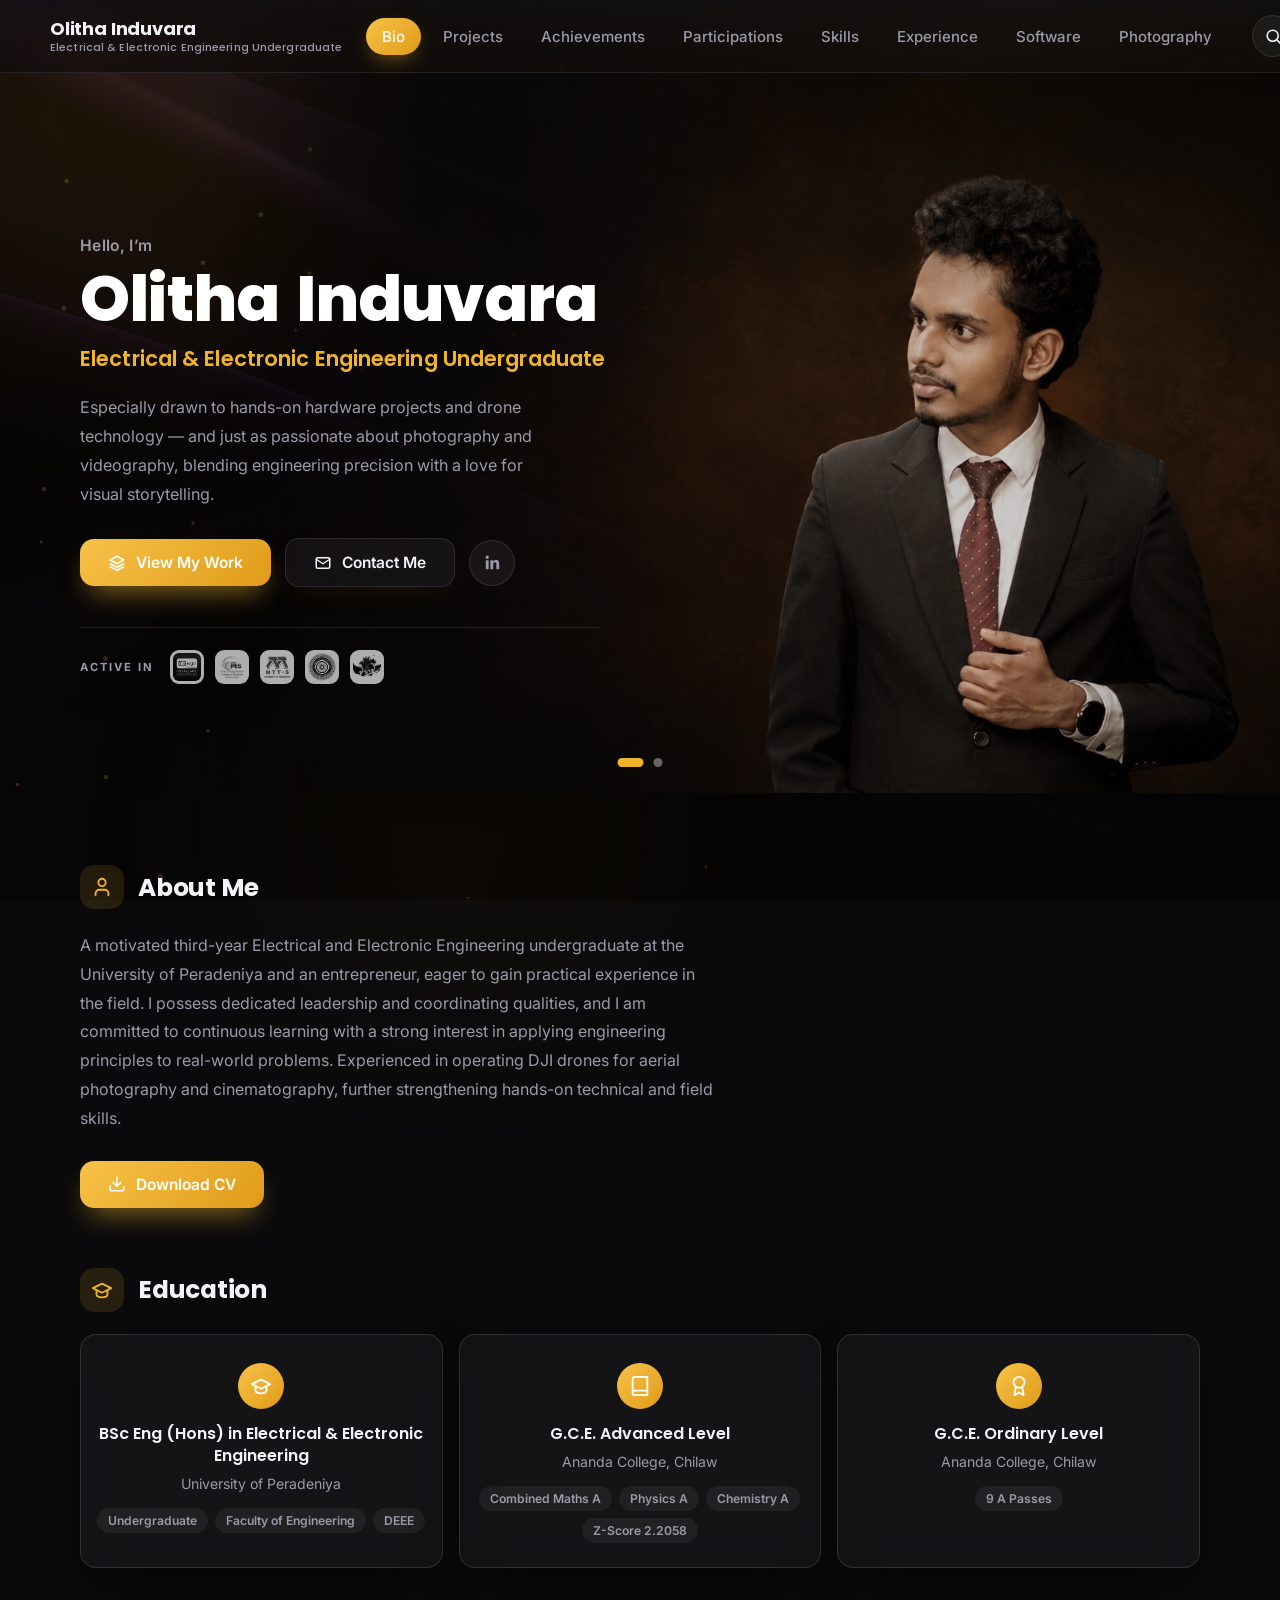
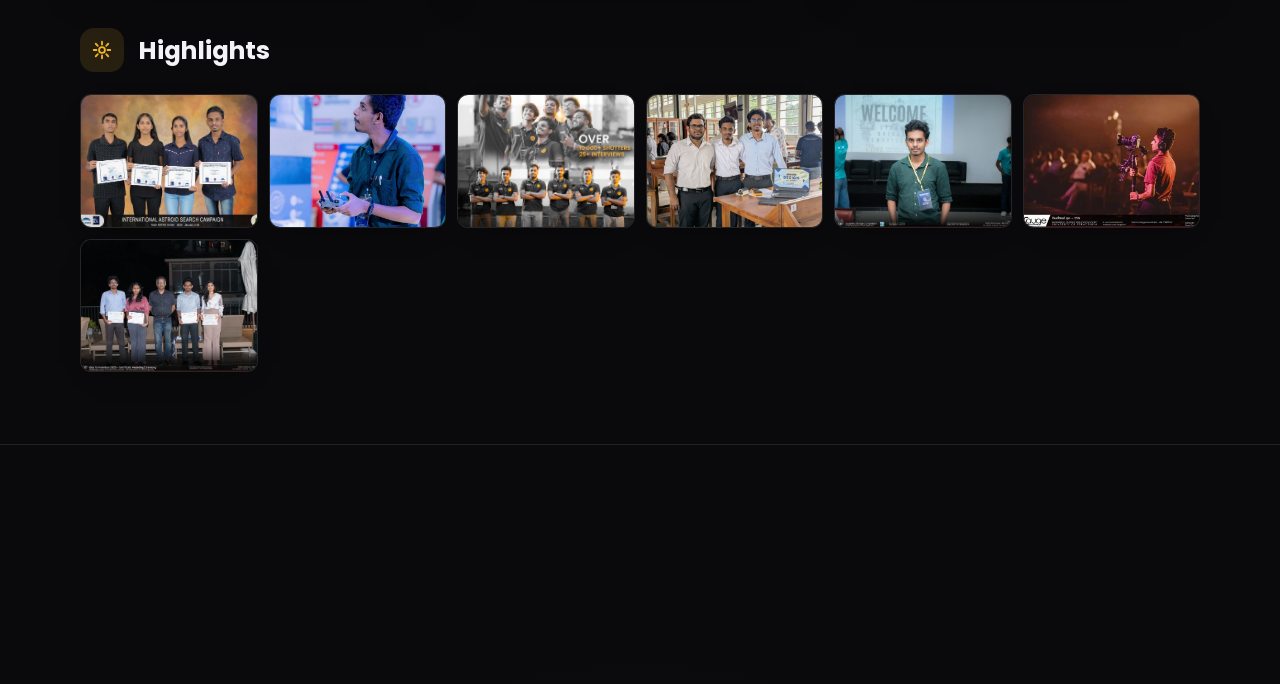
==== commit 6ca66f97: "update 28" ====
--- a/index.html
+++ b/index.html
@@ -35,6 +35,7 @@
         <a href="events.html" class="nav-link">Participations</a>
         <a href="skills.html" class="nav-link">Skills</a>
         <a href="experience.html" class="nav-link">Experience</a>
+        <a href="software.html" class="nav-link">Software</a>
         <a href="photography.html" class="nav-link">Photography</a>
       </nav>
 
--- a/style.css
+++ b/style.css
@@ -9,11 +9,12 @@
   --card-solid: #ffffff;
   --line: #ebe7fb;
   --accent: #6a4df6;
+  --accent-rgb: 106,77,246;
   --accent-2: #8b5cf6;
   --accent-soft: #f1edfe;
   --btn-grad: linear-gradient(135deg, #7c5df8 0%, #5b3df0 100%);
-  --shadow-soft: 0 18px 40px -18px rgba(88, 70, 190, 0.28);
-  --shadow-card: 0 10px 30px -12px rgba(88, 70, 190, 0.18);
+  --shadow-soft: 0 18px 40px -18px rgba(var(--accent-rgb), 0.28);
+  --shadow-card: 0 10px 30px -12px rgba(var(--accent-rgb), 0.18);
   --radius-lg: 22px;
   --radius-md: 16px;
   --bg-base: #fbfbfe;
@@ -160,7 +161,7 @@
 .nav-link.active {
   color: #fff;
   background: var(--btn-grad);
-  box-shadow: 0 6px 16px -6px rgba(106, 77, 246, 0.55);
+  box-shadow: 0 6px 16px -6px rgba(var(--accent-rgb), 0.55);
 }
 .nav-actions { display: flex; align-items: center; gap: 8px; }
 
@@ -202,7 +203,7 @@
   margin: 0 auto 26px;
   border-radius: 50%;
   padding: 6px;
-  background: conic-gradient(from 180deg, #7c5df8, #b36ce0, #63b3ff, #7c5df8);
+  background: conic-gradient(from 180deg, #f0b429, #e0a428, #b3760a, #f0b429);
   box-shadow: var(--shadow-soft);
 }
 .avatar {
@@ -240,7 +241,7 @@
   font-weight: 800;
   letter-spacing: -0.02em;
   line-height: 1.15;
-  background: linear-gradient(115deg, var(--ink) 15%, #6a4df6 55%, #b356d6 90%);
+  background: linear-gradient(115deg, var(--ink) 15%, #c2860c 62%, #e0a428 95%);
   background-size: 200% 100%;
   -webkit-background-clip: text;
   background-clip: text;
@@ -336,9 +337,9 @@
 .btn-primary {
   background: var(--btn-grad);
   color: #fff;
-  box-shadow: 0 14px 28px -10px rgba(106, 77, 246, 0.6);
-}
-.btn-primary:hover { transform: translateY(-3px); box-shadow: 0 18px 34px -10px rgba(106, 77, 246, 0.7); }
+  box-shadow: 0 14px 28px -10px rgba(var(--accent-rgb), 0.6);
+}
+.btn-primary:hover { transform: translateY(-3px); box-shadow: 0 18px 34px -10px rgba(var(--accent-rgb), 0.7); }
 .btn-primary svg { width: 18px; height: 18px; }
 .btn-outline {
   background: var(--card);
@@ -612,7 +613,7 @@
   font-weight: 800;
   letter-spacing: -0.02em;
   line-height: 1.18;
-  background: linear-gradient(115deg, #6a4df6 0%, #8b5cf6 48%, #d452c6 95%);
+  background: linear-gradient(115deg, #b3760a 0%, #d99b15 48%, #f0b429 95%);
   background-size: 200% 100%;
   -webkit-background-clip: text;
   background-clip: text;
@@ -635,7 +636,7 @@
   border-radius: 4px;
   margin-top: 16px;
   background: var(--btn-grad);
-  box-shadow: 0 4px 14px -4px rgba(106, 77, 246, 0.6);
+  box-shadow: 0 4px 14px -4px rgba(var(--accent-rgb), 0.6);
 }
 
 .page-sub { color: var(--muted); margin-top: 18px; max-width: 640px; line-height: 1.75; }
@@ -678,7 +679,7 @@
   font-weight: 600;
   padding: 6px 14px;
   border-radius: 999px;
-  box-shadow: 0 6px 14px -6px rgba(106, 77, 246, 0.55);
+  box-shadow: 0 6px 14px -6px rgba(var(--accent-rgb), 0.55);
 }
 .project-feature h2 {
   font-size: 1.6rem;
@@ -756,7 +757,7 @@
   background: var(--btn-grad);
   border-color: transparent;
   color: #fff;
-  box-shadow: 0 8px 18px -8px rgba(106, 77, 246, 0.65);
+  box-shadow: 0 8px 18px -8px rgba(var(--accent-rgb), 0.65);
 }
 a.team-member { transition: all 0.2s ease; }
 a.team-member:hover {
@@ -779,7 +780,7 @@
   border: 1px solid var(--line);
   box-shadow: var(--shadow-card);
   cursor: zoom-in;
-  background: #101024;
+  background: #121214;
   margin: 0;
 }
 .gallery-item img {
@@ -825,7 +826,7 @@
 .video-play-icon svg { width: 22px; height: 22px; margin-left: 3px; }
 .gallery-item.video-item:hover .video-play-icon {
   transform: translate(-50%, -50%) scale(1.1);
-  background: rgba(106, 77, 246, 0.75);
+  background: rgba(var(--accent-rgb), 0.75);
 }
 .gallery-item:first-child img { aspect-ratio: auto; }
 .g-cap {
@@ -837,7 +838,7 @@
   font-size: 0.76rem;
   line-height: 1.4;
   color: #f2f0ff;
-  background: linear-gradient(transparent, rgba(8, 6, 28, 0.78));
+  background: linear-gradient(transparent, rgba(8, 8, 10, 0.78));
   pointer-events: none;
 }
 .gallery-hint { color: var(--muted); font-size: 0.82rem; margin-top: 12px; }
@@ -1488,7 +1489,7 @@
 .cat-panel::before {
   content: "";
   position: absolute; inset: 0;
-  background: linear-gradient(135deg, rgba(124,93,248,0.12), rgba(43,63,229,0.04));
+  background: linear-gradient(135deg, rgba(var(--accent-rgb),0.12), rgba(var(--accent-rgb),0.04));
   pointer-events: none;
 }
 .cat-head { position: relative; margin-bottom: 18px; }
@@ -1517,7 +1518,7 @@
   background: var(--btn-grad);
   color: #fff; font-weight: 600; padding: 12px 24px; border-radius: 999px;
   text-decoration: none; border: none; cursor: pointer; font-family: inherit; font-size: .96rem;
-  box-shadow: 0 14px 30px -12px rgba(106, 77, 246, .6);
+  box-shadow: 0 14px 30px -12px rgba(var(--accent-rgb), .6);
   transition: transform .25s ease, box-shadow .25s ease;
 }
 .wa-cta:hover, .wa-btn:hover { transform: translateY(-3px); color: #fff; }
@@ -1572,7 +1573,7 @@
 }
 .hire-form textarea { min-height: 110px; resize: vertical; }
 .hire-form input:focus, .hire-form select:focus, .hire-form textarea:focus {
-  outline: none; border-color: var(--accent); box-shadow: 0 0 0 3px rgba(106,77,246,.16);
+  outline: none; border-color: var(--accent); box-shadow: 0 0 0 3px rgba(var(--accent-rgb),.16);
 }
 .hire-form .form-actions { margin-top: 20px; display: flex; gap: 12px; flex-wrap: wrap; align-items: center; }
 .form-note { color: var(--muted); font-size: .82rem; margin-top: 12px; }
@@ -1711,7 +1712,7 @@
   line-height: 1;
   margin: 0 0 4px;
   font-family: "Arial Black", "Arial Bold", Arial, sans-serif;
-  background: linear-gradient(to bottom, rgba(106, 77, 246, 0.34) 30%, rgba(106, 77, 246, 0) 78%);
+  background: linear-gradient(to bottom, rgba(var(--accent-rgb), 0.34) 30%, rgba(var(--accent-rgb), 0) 78%);
   -webkit-background-clip: text;
   background-clip: text;
   color: transparent;
@@ -1797,7 +1798,7 @@
 .wc-dots { display: flex; justify-content: center; gap: 10px; margin-top: 22px; }
 .wc-dot {
   width: 12px; height: 12px; border-radius: 50%; cursor: pointer; padding: 0; border: none;
-  background: rgba(106, 77, 246, 0.22);
+  background: rgba(var(--accent-rgb), 0.22);
   transition: all 0.3s ease;
 }
 .wc-dot:hover { background: var(--accent-2); }
@@ -1806,7 +1807,7 @@
 
 .wc-arrow {
   position: absolute; top: 50%; transform: translateY(-50%);
-  background: rgba(106, 77, 246, 0.62); color: #fff;
+  background: rgba(var(--accent-rgb), 0.62); color: #fff;
   width: 44px; height: 44px; border-radius: 50%; border: none; cursor: pointer;
   display: flex; align-items: center; justify-content: center;
   z-index: 20; font-size: 1.7rem; line-height: 1;
@@ -1897,7 +1898,7 @@
   background: linear-gradient(135deg, rgba(38, 26, 86, 0.55), rgba(10, 8, 28, 0.74)),
               url("assets/photography/work-3.jpg") center / cover no-repeat;
   border: 1px solid rgba(255, 255, 255, 0.14);
-  box-shadow: 0 30px 70px -22px rgba(18, 12, 48, 0.6);
+  box-shadow: 0 30px 70px -22px rgba(var(--accent-rgb), 0.6);
 }
 .glass-stage > * { position: relative; z-index: 1; }
 
@@ -1967,7 +1968,7 @@
   background: var(--btn-grad); color: #fff;
   font-size: 15px; font-weight: 600; font-family: inherit;
   display: inline-flex; align-items: center; justify-content: center; gap: 9px;
-  box-shadow: 0 10px 26px -10px rgba(106, 77, 246, 0.7);
+  box-shadow: 0 10px 26px -10px rgba(var(--accent-rgb), 0.7);
   transition: transform 0.25s ease, box-shadow 0.25s ease;
 }
 .gi-submit svg { width: 19px; height: 19px; }
@@ -2228,28 +2229,28 @@
     -webkit-backdrop-filter: blur(20px) saturate(180%);
   }
   .topbar {
-    background: linear-gradient(180deg, rgba(255, 255, 255, 0.85) 0%, rgba(244, 242, 255, 0.70) 100%);
+    background: linear-gradient(180deg, rgba(255, 255, 255, 0.85) 0%, rgba(252, 248, 238, 0.70) 100%);
     border-bottom: 1px solid rgba(255, 255, 255, 0.65);
-    box-shadow: inset 0 1px 1px rgba(255, 255, 255, 0.9), 0 8px 22px -12px rgba(80, 60, 180, 0.30);
+    box-shadow: inset 0 1px 1px rgba(255, 255, 255, 0.9), 0 8px 22px -12px rgba(var(--accent-rgb), 0.30);
   }
   .bottom-nav {
-    background: linear-gradient(0deg, rgba(255, 255, 255, 0.85) 0%, rgba(244, 242, 255, 0.70) 100%);
+    background: linear-gradient(0deg, rgba(255, 255, 255, 0.85) 0%, rgba(252, 248, 238, 0.70) 100%);
     border-top: 1px solid rgba(255, 255, 255, 0.65);
-    box-shadow: inset 0 1px 1px rgba(255, 255, 255, 0.9), 0 -8px 22px -14px rgba(80, 60, 180, 0.22);
+    box-shadow: inset 0 1px 1px rgba(255, 255, 255, 0.9), 0 -8px 22px -14px rgba(var(--accent-rgb), 0.22);
   }
   .nav-links {
-    background: linear-gradient(180deg, rgba(255, 255, 255, 0.92) 0%, rgba(244, 242, 255, 0.82) 100%);
+    background: linear-gradient(180deg, rgba(255, 255, 255, 0.92) 0%, rgba(252, 248, 238, 0.82) 100%);
     border-bottom: 1px solid rgba(255, 255, 255, 0.65);
-    box-shadow: inset 0 1px 1px rgba(255, 255, 255, 0.9), 0 14px 30px -16px rgba(80, 60, 180, 0.30);
+    box-shadow: inset 0 1px 1px rgba(255, 255, 255, 0.9), 0 14px 30px -16px rgba(var(--accent-rgb), 0.30);
   }
 
   [data-theme="dark"] .topbar {
-    background: linear-gradient(180deg, rgba(48, 44, 90, 0.72) 0%, rgba(20, 18, 44, 0.60) 100%);
+    background: linear-gradient(180deg, rgba(26, 22, 16, 0.72) 0%, rgba(14, 12, 9, 0.60) 100%);
     border-bottom: 1px solid rgba(255, 255, 255, 0.14);
     box-shadow: inset 0 1px 1px rgba(255, 255, 255, 0.16), 0 8px 22px -12px rgba(0, 0, 0, 0.55);
   }
   [data-theme="dark"] .bottom-nav {
-    background: linear-gradient(0deg, rgba(48, 44, 90, 0.72) 0%, rgba(20, 18, 44, 0.60) 100%);
+    background: linear-gradient(0deg, rgba(26, 22, 16, 0.72) 0%, rgba(14, 12, 9, 0.60) 100%);
     border-top: 1px solid rgba(255, 255, 255, 0.14);
     box-shadow: inset 0 1px 1px rgba(255, 255, 255, 0.16), 0 -8px 22px -14px rgba(0, 0, 0, 0.50);
   }
@@ -2357,7 +2358,7 @@
   --glass-bg: rgba(255,255,255,0.60);
   --glass-border: rgba(255,255,255,0.64);
   --glass-blur: blur(16px) saturate(160%);
-  --glass-shadow: 0 18px 44px -20px rgba(78,60,170,0.28);
+  --glass-shadow: 0 18px 44px -20px rgba(var(--accent-rgb),0.28);
   --glass-sheen: none;
 }
 
@@ -2368,14 +2369,15 @@
   --card-solid: #131317;
   --line: rgba(255,255,255,0.10);
   --accent: #8f7df2;
+  --accent-rgb: 143,125,242;
   --accent-2: #ab99f7;
-  --accent-soft: rgba(143,125,242,0.13);
+  --accent-soft: rgba(var(--accent-rgb),0.13);
   --btn-grad: linear-gradient(135deg, #8574ef 0%, #6a55d9 100%);
   --shadow-soft: 0 26px 64px -22px rgba(0,0,0,0.80);
   --shadow-card: 0 16px 44px -20px rgba(0,0,0,0.66);
   --bg-base: #0a0a0c;
   --navbar: rgba(9,9,11,0.55);
-  --chip-bg: rgba(143,125,242,0.15);
+  --chip-bg: rgba(var(--accent-rgb),0.15);
   --chip-ink: #cabefb;
   --btn-ghost-bg: rgba(255,255,255,0.055);
 
@@ -2389,9 +2391,9 @@
 /* ---- near-black canvas ---- */
 [data-theme="dark"] body {
   background:
-    radial-gradient(1200px 820px at 12% -12%, rgba(120,96,240,0.10), transparent 60%),
-    radial-gradient(1050px 720px at 102% -4%, rgba(84,66,182,0.09), transparent 55%),
-    radial-gradient(900px 900px at 50% 122%, rgba(60,48,130,0.08), transparent 60%),
+    radial-gradient(1200px 820px at 12% -12%, rgba(var(--accent-rgb),0.10), transparent 60%),
+    radial-gradient(1050px 720px at 102% -4%, rgba(var(--accent-rgb),0.09), transparent 55%),
+    radial-gradient(900px 900px at 50% 122%, rgba(var(--accent-rgb),0.08), transparent 60%),
     var(--bg-base);
 }
 [data-theme="dark"] body::before {
@@ -2419,7 +2421,7 @@
 [data-theme="dark"] .page-hero h1::after,
 [data-theme="dark"] .section-subhead::before,
 [data-theme="dark"] .page-kicker::before {
-  box-shadow: 0 4px 16px -4px rgba(143,125,242,0.55);
+  box-shadow: 0 4px 16px -4px rgba(var(--accent-rgb),0.55);
 }
 
 /* ============================================================
@@ -2488,18 +2490,18 @@
 [data-theme="dark"] .club-news:hover,
 [data-theme="dark"] .proj-card:hover,
 [data-theme="dark"] .stat:hover {
-  border-color: rgba(143,125,242,0.42);
+  border-color: rgba(var(--accent-rgb),0.42);
   box-shadow:
     0 30px 72px -22px rgba(0,0,0,0.88),
-    0 0 0 1px rgba(143,125,242,0.12);
+    0 0 0 1px rgba(var(--accent-rgb),0.12);
 }
 
 /* ---- accent-tinted info strips ---- */
 [data-theme="dark"] .callout,
 [data-theme="dark"] .award-link,
 [data-theme="dark"] .role-note {
-  background: linear-gradient(155deg, rgba(143,125,242,0.15), rgba(143,125,242,0.045));
-  border-color: rgba(143,125,242,0.22);
+  background: linear-gradient(155deg, rgba(var(--accent-rgb),0.15), rgba(var(--accent-rgb),0.045));
+  border-color: rgba(var(--accent-rgb),0.22);
   -webkit-backdrop-filter: blur(14px) saturate(150%);
   backdrop-filter: blur(14px) saturate(150%);
 }
@@ -2515,8 +2517,8 @@
   backdrop-filter: blur(12px);
 }
 [data-theme="dark"] .read-more-btn {
-  background: rgba(143,125,242,0.13);
-  border-color: rgba(143,125,242,0.26);
+  background: rgba(var(--accent-rgb),0.13);
+  border-color: rgba(var(--accent-rgb),0.26);
 }
 [data-theme="dark"] .feature {
   background: rgba(255,255,255,0.045);
@@ -2524,7 +2526,7 @@
 }
 [data-theme="dark"] .tag { border-color: var(--line); }
 [data-theme="dark"] .gallery-item { background: #0c0c0f; border-color: var(--line); }
-[data-theme="dark"] .quote { background: linear-gradient(155deg, rgba(143,125,242,0.13), transparent 85%); }
+[data-theme="dark"] .quote { background: linear-gradient(155deg, rgba(var(--accent-rgb),0.13), transparent 85%); }
 
 /* ---- navbar: desktop liquid glass ---- */
 [data-theme="dark"] .topbar {
@@ -2534,7 +2536,7 @@
   backdrop-filter: blur(20px) saturate(160%);
 }
 [data-theme="dark"] .nav-link:hover { background: rgba(255,255,255,0.06); color: var(--ink); }
-[data-theme="dark"] .nav-link.active { box-shadow: 0 8px 22px -8px rgba(143,125,242,0.60); }
+[data-theme="dark"] .nav-link.active { box-shadow: 0 8px 22px -8px rgba(var(--accent-rgb),0.60); }
 
 /* ---- search overlay ---- */
 [data-theme="dark"] .search-overlay { background: rgba(4,4,6,0.62); }
@@ -2550,7 +2552,7 @@
   color: var(--ink);
 }
 [data-theme="dark"] #searchInput:focus { border-color: var(--accent); }
-[data-theme="dark"] .search-results a:hover { background: rgba(143,125,242,0.15); color: var(--ink); }
+[data-theme="dark"] .search-results a:hover { background: rgba(var(--accent-rgb),0.15); color: var(--ink); }
 [data-theme="dark"] kbd { background: rgba(255,255,255,0.05); border-color: var(--line); }
 
 /* ---- footer ---- */
@@ -2568,7 +2570,7 @@
   }
   [data-theme="dark"] .topbar { border-bottom-color: rgba(255,255,255,0.09); }
   [data-theme="dark"] .bottom-nav { border-top-color: rgba(255,255,255,0.09); }
-  [data-theme="dark"] .bn-item.active { background: rgba(143,125,242,0.16); }
+  [data-theme="dark"] .bn-item.active { background: rgba(var(--accent-rgb),0.16); }
 }
 
 /* ============================================================
@@ -2940,3 +2942,1263 @@
     text-shadow: none;
   }
 }
+
+
+/* ============================================================
+   ✦  SUMMARY CARDS — framed media + proximity spotlight border ✦
+   The photo sits inset inside the card like a frame, the text
+   block below is kicker → title → description → footnote, and a
+   gradient border lights up wherever the pointer is on the grid.
+   ============================================================ */
+
+.proj-card{
+  --mx: 50%;
+  --my: 50%;
+  position: relative;
+  display: flex;
+  flex-direction: column;
+  padding: 10px;
+  border-radius: 20px;
+  overflow: visible;                 /* let the glow border sit on the edge */
+  background: rgba(255,255,255,0.035);
+  border: 1px solid rgba(255,255,255,0.09);
+  box-shadow: 0 18px 46px -22px rgba(0,0,0,0.75);
+  -webkit-backdrop-filter: blur(18px) saturate(140%);
+  backdrop-filter: blur(18px) saturate(140%);
+  transition: transform .3s cubic-bezier(.2,.8,.25,1),
+              background .3s ease, border-color .3s ease;
+}
+:root:not([data-theme="dark"]) .proj-card{
+  background: rgba(255,255,255,0.72);
+  border-color: rgba(23,22,48,0.09);
+  box-shadow: 0 18px 44px -24px rgba(var(--accent-rgb),0.28);
+}
+.proj-card:hover{ transform: translateY(-5px); }
+[data-theme="dark"] .proj-card:hover{ background: rgba(255,255,255,0.055); }
+
+/* the framed photo */
+.pc-media{
+  position: relative;
+  width: 100%;
+  aspect-ratio: 16 / 10;
+  border-radius: 13px;
+  overflow: hidden;
+  background: #0c0c0f;
+}
+.pc-media .pc-cover-img{
+  position: absolute;
+  inset: 0;
+  width: 100%;
+  height: 100%;
+  object-fit: cover;
+  transition: transform .6s cubic-bezier(.2,.8,.25,1);
+}
+.proj-card:hover .pc-media .pc-cover-img{ transform: scale(1.06); }
+
+/* text block */
+.pc-body{
+  display: flex;
+  flex-direction: column;
+  flex: 1;
+  padding: 16px 8px 8px;
+}
+.pc-kicker{
+  font-size: .70rem;
+  font-weight: 700;
+  letter-spacing: .14em;
+  text-transform: uppercase;
+  color: var(--accent);
+  margin-bottom: 9px;
+  line-height: 1.35;
+}
+.pc-title{
+  font-family: 'Poppins','Inter',sans-serif;
+  font-size: 1.08rem;
+  font-weight: 700;
+  line-height: 1.34;
+  letter-spacing: -.01em;
+  color: var(--ink);
+  margin: 0;
+}
+.pc-desc{
+  margin-top: 10px;
+  font-size: .86rem;
+  line-height: 1.65;
+  color: var(--muted);
+  flex: 1;
+}
+.pc-foot{
+  display: block;
+  margin-top: 16px;
+  padding-top: 13px;
+  border-top: 1px solid var(--line);
+  font-size: .76rem;
+  font-weight: 600;
+  letter-spacing: .02em;
+  color: var(--muted);
+}
+
+/* ---- proximity spotlight border ----
+   A gradient ring is painted only in the 1.5px border area (the two
+   masks cancel out everything inside), centred on the pointer. Cards
+   far from the cursor get a fully transparent gradient, so the glow
+   naturally falls off across the grid. */
+.proj-card::after{
+  content: "";
+  position: absolute;
+  inset: 0;
+  border-radius: inherit;
+  padding: 1.5px;
+  background: radial-gradient(260px circle at var(--mx) var(--my),
+              var(--accent) 0%, rgba(var(--accent-rgb),.45) 38%, transparent 72%);
+  -webkit-mask: linear-gradient(#000 0 0) content-box, linear-gradient(#000 0 0);
+          mask: linear-gradient(#000 0 0) content-box, linear-gradient(#000 0 0);
+  -webkit-mask-composite: xor;
+          mask-composite: exclude;
+  opacity: 0;
+  transition: opacity .35s ease;
+  pointer-events: none;
+  z-index: 3;
+}
+.proj-summary-grid:hover .proj-card::after{ opacity: 1; }
+
+/* a soft bloom just inside the lit edge */
+.proj-card::before{
+  content: "";
+  position: absolute;
+  inset: 0;
+  border-radius: inherit;
+  background: radial-gradient(220px circle at var(--mx) var(--my),
+              rgba(var(--accent-rgb),.13), transparent 70%);
+  opacity: 0;
+  transition: opacity .35s ease;
+  pointer-events: none;
+  z-index: 0;
+}
+.proj-summary-grid:hover .proj-card::before{ opacity: 1; }
+.pc-media, .pc-body{ position: relative; z-index: 1; }
+
+@media (hover: none){
+  .proj-card::after, .proj-card::before{ display: none; }
+}
+
+/* mobile: keep the cards readable without heavy translucency */
+@media (max-width: 900px){
+  .proj-card{ background: rgba(255,255,255,0.93); }
+  [data-theme="dark"] .proj-card{ background: rgba(19,19,23,0.93); }
+  .pc-body{ padding: 14px 6px 6px; }
+  .pc-title{ font-size: 1.02rem; }
+}
+
+/* ============================================================
+   ✦  BIO — "About Me" reveals line by line on first view  ✦
+   Words are grouped by their rendered line, so each visual line
+   fades up together, one after another.
+   ============================================================ */
+.summary .ln-w{
+  display: inline-block;
+  opacity: 0;
+  transform: translateY(15px);
+  filter: blur(7px);
+  will-change: opacity, transform, filter;
+}
+.summary.lines-in .ln-w{
+  animation: lnIn .75s cubic-bezier(.2,.8,.25,1) both;
+}
+@keyframes lnIn{
+  to{ opacity: 1; transform: none; filter: blur(0); }
+}
+@media (prefers-reduced-motion: reduce){
+  .summary .ln-w{ opacity: 1; transform: none; filter: none; }
+  .summary.lines-in .ln-w{ animation: none; }
+}
+
+/* ============================================================
+   CARD REFINEMENT — smaller description + "Read more" action
+   ============================================================ */
+.pc-desc{
+  margin-top: 9px;
+  font-size: .795rem;
+  line-height: 1.62;
+  color: var(--muted);
+}
+.pc-foot{
+  margin-top: 13px;
+  padding-top: 0;
+  border-top: 0;
+  font-size: .695rem;
+  font-weight: 700;
+  letter-spacing: .1em;
+  text-transform: uppercase;
+  opacity: .72;
+}
+.pc-more{
+  display: inline-flex;
+  align-items: center;
+  gap: 8px;
+  margin-top: 14px;
+  font-size: .8rem;
+  font-weight: 700;
+  letter-spacing: .01em;
+  color: var(--accent);
+}
+.pc-more svg{
+  width: 16px;
+  height: 16px;
+  flex: none;
+  transition: transform .35s cubic-bezier(.2,.8,.25,1);
+}
+.proj-card:hover .pc-more svg{ transform: translateX(6px); }
+
+@media (max-width: 900px){
+  .pc-desc{ font-size: .8rem; }
+}
+
+/* ============================================================
+   HERO — smaller role line, line-by-line description,
+   letter-by-letter name reveal
+   ============================================================ */
+.bh-title{
+  font-size: clamp(1.02rem, 1.85vw, 1.32rem);
+  font-weight: 600;
+  letter-spacing: .005em;
+  line-height: 1.4;
+  margin-top: 12px;
+}
+
+/* description reveals line by line, same treatment as About Me */
+.bh-desc .ln-w{
+  display: inline-block;
+  opacity: 0;
+  transform: translateY(14px);
+  filter: blur(6px);
+  will-change: opacity, transform, filter;
+}
+.bh-desc.lines-in .ln-w{
+  animation: lnIn .72s cubic-bezier(.2,.8,.25,1) both;
+}
+
+/* name: each letter rises out from behind a clipping mask */
+.bio-hero-text .name{ animation: none; }
+.bio-hero-text .name .nm-l{
+  display: inline-block;
+  overflow: hidden;
+  vertical-align: bottom;
+  padding-bottom: .06em;
+  margin-bottom: -.06em;
+}
+.bio-hero-text .name .nm-i{
+  display: inline-block;
+  transform: translateY(105%) rotate(4deg);
+  opacity: 0;
+  will-change: transform, opacity;
+}
+.bio-hero-text .name.letters-in .nm-i{
+  animation: nmRise .82s cubic-bezier(.16,.84,.28,1) both;
+}
+@keyframes nmRise{
+  to{ transform: translateY(0) rotate(0); opacity: 1; }
+}
+.bio-hero-text .name .nm-space{ display: inline-block; width: .28em; }
+
+@media (prefers-reduced-motion: reduce){
+  .bh-desc .ln-w,
+  .bio-hero-text .name .nm-i{ opacity: 1; transform: none; filter: none; }
+  .bh-desc.lines-in .ln-w,
+  .bio-hero-text .name.letters-in .nm-i{ animation: none; }
+}
+
+/* the name and description run their own reveal, so skip the generic
+   block-level fade that would otherwise double up on them */
+.bio-hero-text .name.reveal,
+.bio-hero-text .bh-desc.reveal{
+  opacity: 1;
+  transform: none;
+  transition: none;
+}
+
+/* ============================================================
+   ✦  AMBER / GOLD ACCENT  ✦
+   Site-wide warm accent. The bio hero is deliberately excluded
+   below — it keeps the original violet, so the two areas read as
+   separate moments rather than one flat palette.
+   ============================================================ */
+:root{
+  --accent: #c2860c;
+  --accent-2: #e0a428;
+  --accent-rgb: 214,154,26;
+  --accent-soft: rgba(214,154,26,0.12);
+  --btn-grad: linear-gradient(135deg, #efb03a 0%, #d18c0b 100%);
+  --chip-bg: rgba(214,154,26,0.14);
+  --chip-ink: #9a6a06;
+  --shadow-soft: 0 18px 40px -18px rgba(160,110,20,0.26);
+  --shadow-card: 0 10px 30px -12px rgba(160,110,20,0.18);
+}
+[data-theme="dark"]{
+  --accent: #f0b429;
+  --accent-2: #ffcf63;
+  --accent-rgb: 240,180,41;
+  --accent-soft: rgba(240,180,41,0.13);
+  --btn-grad: linear-gradient(135deg, #f7c249 0%, #e09b18 100%);
+  --chip-bg: rgba(240,180,41,0.15);
+  --chip-ink: #f7d78d;
+}
+
+/* gradient fills that were mixed violet by hand */
+.pc-grad-1{ background: linear-gradient(135deg, #d18c0b 0%, #f0b429 55%, #ffd479 100%); }
+.pc-grad-3{ background: linear-gradient(135deg, #b3620a 0%, #f0b429 60%, #ffdd93 100%); }
+
+/* the warm ambient wash behind the page, matching the accent */
+[data-theme="dark"] body::before{
+  background:
+    radial-gradient(1200px 700px at 82% -6%, rgba(240,180,41,0.085), transparent 62%),
+    radial-gradient(900px 520px at 6% 14%, rgba(200,120,20,0.055), transparent 60%),
+    radial-gradient(1500px 950px at 50% -22%, rgba(26,20,14,0.55), transparent 72%),
+    linear-gradient(rgba(7,6,5,0.88), rgba(6,5,5,0.95)),
+    url("assets/bg/dark-bg.jpg") center / cover no-repeat;
+}
+[data-theme="dark"] .blob-1{ background: #b8801a; }
+[data-theme="dark"] .blob-2{ background: #6b4a12; }
+[data-theme="dark"] .blob-3{ background: #8a5f10; }
+
+
+/* ============================================================
+   ✦  ACCENT RESTRAINT  ✦
+   Gold now behaves like a real accent: it marks the one active
+   thing on screen (nav pill, the card you're pointing at, a
+   link you can follow) and nothing else. Eyebrows, kickers and
+   metadata — the text that repeated nine times per page — drop
+   back to neutral, which is what makes the gold read as
+   deliberate instead of decorative.
+   ============================================================ */
+:root{ --accent-text: #9a6f16; }
+[data-theme="dark"]{ --accent-text: #cfab6b; }
+
+/* eyebrows / kickers / small caps labels → neutral */
+.pc-kicker,
+.page-kicker,
+.studio-eyebrow,
+.section-kicker,
+.studio-tag,
+.timeline-date{
+  color: var(--muted);
+}
+.pc-kicker{ opacity: .82; }
+.page-kicker{ opacity: .9; }
+
+/* inline links keep a warm tint, but a calm, desaturated one */
+.timeline-card a,
+.timeline-org a,
+.pc-more{
+  color: var(--accent-text);
+}
+.pc-more{ font-weight: 600; }
+.pc-more svg{ opacity: .85; }
+.proj-card:hover .pc-more{ color: var(--accent); }
+
+/* chips read as quiet metadata rather than nine gold badges */
+[data-theme="dark"] .chip{
+  background: rgba(255,255,255,0.055);
+  color: var(--muted);
+  border-color: rgba(255,255,255,0.09);
+}
+:root:not([data-theme="dark"]) .chip{
+  background: rgba(23,22,48,0.045);
+  color: var(--muted);
+}
+
+/* ============================================================
+   ✦  ACCENT RESTRAINT — article detail pages  ✦
+   Same rule as the cards: one gold element per block. The lead
+   badge stays gold because it genuinely ranks the item; the
+   supporting badges and the info strips go neutral, and the
+   strip earns its colour back only on hover.
+   ============================================================ */
+
+/* supporting badges → quiet metadata, lead badge keeps the gold */
+[data-theme="dark"] .badge-soft{
+  background: rgba(255,255,255,0.055);
+  border: 1px solid rgba(255,255,255,0.09);
+  color: var(--muted);
+}
+:root:not([data-theme="dark"]) .badge-soft{
+  background: rgba(23,22,48,0.045);
+  border: 1px solid var(--line);
+  color: var(--muted);
+}
+.badge-accent{
+  box-shadow: 0 6px 14px -7px rgba(var(--accent-rgb), 0.5);
+}
+
+/* info strips: neutral glass with a single gold edge marking them */
+[data-theme="dark"] .callout,
+[data-theme="dark"] .award-link,
+[data-theme="dark"] .role-note{
+  background: rgba(255,255,255,0.038);
+  border-color: rgba(255,255,255,0.085);
+  border-left: 2px solid rgba(var(--accent-rgb), 0.55);
+}
+:root:not([data-theme="dark"]) .callout,
+:root:not([data-theme="dark"]) .award-link,
+:root:not([data-theme="dark"]) .role-note{
+  background: rgba(23,22,48,0.035);
+  border-left: 2px solid rgba(var(--accent-rgb), 0.45);
+}
+.award-link:hover{
+  border-color: rgba(var(--accent-rgb), 0.32);
+  border-left-color: var(--accent);
+}
+.award-go{
+  color: var(--accent-text);
+  font-weight: 600;
+}
+.award-link:hover .award-go{ color: var(--accent); }
+
+/* ============================================================
+   ✦  PAGE HEADERS — tighter, plain-type titles  ✦
+   The gradient-filled Poppins title plus two gold rules plus a
+   sub-paragraph made the header taller than the content it
+   introduced. Now: one small kicker, one solid title.
+   ============================================================ */
+.page-hero{ padding: 34px 0 4px; }
+
+.page-hero h1,
+[data-theme="dark"] .page-hero h1{
+  font-family: 'Inter', 'Segoe UI', system-ui, sans-serif;
+  font-size: clamp(2rem, 3.4vw, 2.55rem);
+  font-weight: 700;
+  letter-spacing: -0.035em;
+  line-height: 1.1;
+  background: none;
+  -webkit-background-clip: border-box;
+  background-clip: border-box;
+  -webkit-text-fill-color: currentColor;
+  color: var(--ink);
+  animation: none;
+}
+/* the second gold rule is gone — the kicker already carries one */
+.page-hero h1::after{ display: none; }
+
+.page-kicker{ margin-bottom: 12px; font-size: .73rem; letter-spacing: .2em; }
+.page-kicker::before{ width: 26px; height: 2px; }
+
+.page-sub{ display: none; }
+
+/* the section heads below inherit the same plain treatment */
+.section-subhead{
+  font-family: 'Inter', 'Segoe UI', system-ui, sans-serif;
+  letter-spacing: -0.02em;
+}
+
+/* ============================================================
+   ✦  BADGES — outlined pills  ✦
+   ============================================================ */
+.badges{ gap: 8px; margin-bottom: 16px; }
+.badge-accent,
+.badge-soft{
+  display: inline-flex;
+  align-items: center;
+  gap: 7px;
+  font-size: .765rem;
+  font-weight: 600;
+  letter-spacing: .005em;
+  padding: 7px 15px;
+  border-radius: 999px;
+  line-height: 1;
+}
+.badge-accent{
+  background: rgba(var(--accent-rgb), 0.10);
+  border: 1px solid rgba(var(--accent-rgb), 0.55);
+  color: var(--accent);
+  box-shadow: none;
+}
+
+[data-theme="dark"] .badge-soft{
+  background: rgba(255,255,255,0.04);
+  border: 1px solid rgba(255,255,255,0.11);
+  color: var(--muted);
+}
+:root:not([data-theme="dark"]) .badge-soft{
+  background: rgba(23,22,48,0.03);
+  border: 1px solid var(--line);
+  color: var(--muted);
+}
+
+/* ============================================================
+   ✦  GALLERIES — smaller, evener, more to look at  ✦
+   The 2x2 hero tile made the first photo dominate and pushed the
+   grid very tall. Every tile is now the same size, so the eye
+   scans the set instead of one image; the caption stays hidden
+   until hover, which keeps the wall clean.
+   ============================================================ */
+.gallery,
+.gallery.plain,
+.gallery.pages{
+  grid-template-columns: repeat(auto-fill, minmax(168px, 1fr));
+  gap: 11px;
+}
+.gallery-item:first-child{
+  grid-column: auto;
+  grid-row: auto;
+}
+.gallery-item img,
+.gallery-item:first-child img,
+.gallery.plain .gallery-item:first-child img,
+.gallery.pages .gallery-item:first-child img{
+  aspect-ratio: 4 / 3;
+}
+.gallery.pages .gallery-item img{ aspect-ratio: 3 / 4; }
+
+.gallery-item{
+  border-radius: 11px;
+  border-color: rgba(255,255,255,0.07);
+  box-shadow: 0 10px 26px -18px rgba(0,0,0,0.8);
+  transition: transform .35s cubic-bezier(.2,.8,.25,1), box-shadow .35s ease;
+}
+.gallery-item:hover{
+  transform: translateY(-3px);
+  box-shadow: 0 18px 34px -18px rgba(0,0,0,0.85);
+  z-index: 2;
+}
+.gallery-item:hover img{ transform: scale(1.08); }
+
+/* caption reveals on hover instead of sitting on every tile */
+.g-cap{
+  padding: 26px 11px 9px;
+  font-size: .7rem;
+  opacity: 0;
+  transform: translateY(6px);
+  transition: opacity .3s ease, transform .3s ease;
+}
+.gallery-item:hover .g-cap{ opacity: 1; transform: none; }
+
+/* a soft zoom cue in the corner */
+.gallery-item::after{
+  content: "";
+  position: absolute;
+  top: 8px; right: 8px;
+  width: 24px; height: 24px;
+  border-radius: 8px;
+  background: rgba(10,10,12,0.6) center / 12px 12px no-repeat
+    url("data:image/svg+xml,%3Csvg xmlns='http://www.w3.org/2000/svg' viewBox='0 0 24 24' fill='none' stroke='%23fff' stroke-width='2.4' stroke-linecap='round'%3E%3Ccircle cx='11' cy='11' r='7'/%3E%3Cpath d='M20 20l-3.2-3.2M11 8.4v5.2M8.4 11h5.2'/%3E%3C/svg%3E");
+  -webkit-backdrop-filter: blur(6px);
+  backdrop-filter: blur(6px);
+  opacity: 0;
+  transition: opacity .28s ease;
+  pointer-events: none;
+}
+.gallery-item:hover::after{ opacity: 1; }
+.gallery-item.video-item::after{ display: none; }
+
+@media (max-width: 760px){
+  .gallery, .gallery.plain, .gallery.pages{
+    grid-template-columns: repeat(auto-fill, minmax(132px, 1fr));
+    gap: 9px;
+  }
+}
+
+/* ============================================================
+   ✦  Card description: two lines, then "Read more" takes over
+   ============================================================ */
+.pc-desc{
+  display: -webkit-box;
+  -webkit-line-clamp: 2;
+  line-clamp: 2;
+  -webkit-box-orient: vertical;
+  overflow: hidden;
+  margin-top: 8px;
+}
+
+/* ============================================================
+   ✦  WhatsApp CTA in WhatsApp's own green
+   ============================================================ */
+.wa-cta, .wa-btn, .gi-submit{
+  background: linear-gradient(135deg, #34d17a 0%, #1faa55 100%);
+  box-shadow: 0 14px 30px -12px rgba(37, 211, 102, .55);
+}
+.wa-cta:hover, .wa-btn:hover, .gi-submit:hover{
+  box-shadow: 0 18px 34px -12px rgba(37, 211, 102, .62);
+}
+.gchip:hover{ color: #25d366; }
+
+/* Flex items get blockified, which turns `display:-webkit-box` into
+   `flow-root` and silently kills -webkit-line-clamp. Clamp by height
+   instead, with a fade so the cut line doesn't look chopped off. */
+.pc-desc{
+  display: block;
+  flex: 0 0 auto;
+  max-height: 3.24em;              /* 2 lines at line-height 1.62 */
+  overflow: hidden;
+  -webkit-mask-image: linear-gradient(180deg, #000 62%, transparent 100%);
+          mask-image: linear-gradient(180deg, #000 62%, transparent 100%);
+}
+.pc-foot{ margin-top: auto; padding-top: 14px; }
+
+/* ============================================================
+   ✦  Contact stage: neutral, not purple — and a darker photo
+   The stage was washed with rgba(38,26,86,.55), a leftover
+   violet that tinted the whole glass card sitting on top of it.
+   ============================================================ */
+.glass-stage{
+  background: linear-gradient(135deg, rgba(14,14,17,0.80), rgba(6,6,9,0.90)),
+              url("assets/photography/work-3.jpg") center / cover no-repeat;
+  border-color: rgba(255,255,255,0.10);
+  box-shadow: 0 30px 70px -24px rgba(0,0,0,0.72);
+}
+
+/* ============================================================
+   ✦  LIGHT-MODE BIO HERO — dedicated artwork  ✦
+   The dark theme uses the studio portraits on a black backdrop.
+   Light mode gets its own cream/amber pair, which are composed
+   full-bleed (subject right, graphics left) — so the slide spans
+   the full width here and needs no left feather or readability
+   wash, unlike the right-anchored dark photos.
+   ============================================================ */
+:root:not([data-theme="dark"]) .bio-hero-slide{
+  width: 100%;
+  background-position: right center;
+  -webkit-mask-image: none;
+          mask-image: none;
+  filter: none;
+}
+:root:not([data-theme="dark"]) .bio-hero-slide:nth-child(1){
+  background-image: url("assets/bio-hero-light-1.webp") !important;
+}
+:root:not([data-theme="dark"]) .bio-hero-slide:nth-child(2){
+  background-image: url("assets/bio-hero-light-2.webp") !important;
+}
+
+/* the artwork is already light, so only a whisper of a wash under the text */
+:root:not([data-theme="dark"]) .bio-hero-bg::after{
+  background: linear-gradient(90deg,
+              rgba(255,253,248,0.62) 0%,
+              rgba(255,253,248,0.30) 30%,
+              rgba(255,253,248,0.00) 58%);
+}
+
+/* the hero text panel sits on cream now — drop the glass plate */
+:root:not([data-theme="dark"]) .bio-hero-text{
+  background: none;
+  -webkit-backdrop-filter: none;
+          backdrop-filter: none;
+  box-shadow: none;
+  border: 0;
+}
+
+@media (max-width: 720px){
+  :root:not([data-theme="dark"]) .bio-hero-slide{
+    background-position: 74% center;
+  }
+  :root:not([data-theme="dark"]) .bio-hero-bg{
+    box-shadow: 0 22px 50px -26px rgba(120, 90, 30, 0.35);
+  }
+}
+
+/* ---- light hero: scaled back, and the bottom melts into the page ---- */
+:root:not([data-theme="dark"]) .bio-hero-bg{
+  /* a cream ground sampled from the artwork, so the area the smaller
+     image no longer covers reads as part of the same illustration —
+     with its own bottom fade so the whole hero dissolves into the page */
+  background:
+    linear-gradient(180deg, rgba(251,251,254,0) 58%, rgba(251,251,254,0.85) 88%, rgba(251,251,254,1) 100%),
+    linear-gradient(120deg, #fdfcf8 0%, #fdf8ec 46%, #fbf0d8 100%);
+}
+:root:not([data-theme="dark"]) .bio-hero-slide{
+  background-size: auto 90%;
+  background-position: right bottom;
+  /* Two feathers: the left edge (where the scaled-down artwork stops and the
+     cream ground takes over) and the bottom (into the page). They only meet
+     at the bottom-left corner, where both are already transparent, so the
+     intersect produces no visible blend artifact. */
+  -webkit-mask-image:
+    linear-gradient(90deg, transparent 0%, rgba(0,0,0,.55) 7%, #000 16%),
+    linear-gradient(180deg, #000 0%, #000 70%, transparent 100%);
+          mask-image:
+    linear-gradient(90deg, transparent 0%, rgba(0,0,0,.55) 7%, #000 16%),
+    linear-gradient(180deg, #000 0%, #000 70%, transparent 100%);
+  -webkit-mask-composite: source-in;
+          mask-composite: intersect;
+}
+
+/* ============================================================
+   ✦  AMBIENT BACKGROUND — warm in both themes  ✦
+   The page still had the original blue / pink / lavender wash:
+   four tinted radials on <body> plus three coloured blobs. All
+   retuned to the amber family so nothing cool is left behind.
+   ============================================================ */
+body{
+  background:
+    radial-gradient(1100px 700px at 8% -5%,  rgba(255, 243, 219, 0.95), transparent 60%),
+    radial-gradient(900px 600px at 95% 12%,  rgba(255, 233, 198, 0.85), transparent 60%),
+    radial-gradient(800px 700px at 88% 82%,  rgba(252, 246, 232, 0.80), transparent 60%),
+    radial-gradient(900px 800px at -5% 95%,  rgba(255, 238, 205, 0.85), transparent 60%),
+    var(--bg-base);
+}
+[data-theme="dark"] body{
+  background:
+    radial-gradient(1200px 820px at 12% -12%, rgba(240,180,41,0.075), transparent 60%),
+    radial-gradient(1050px 720px at 102% -4%, rgba(200,130,25,0.065), transparent 55%),
+    radial-gradient(900px 900px at 50% 122%,  rgba(150,100,20,0.055), transparent 60%),
+    var(--bg-base);
+}
+.blob-1{ background: #ffe6b8; }
+.blob-2{ background: #ffd9a3; }
+.blob-3{ background: #f6e7c6; }
+
+/* ============================================================
+   ✦  Light hero: fill the frame again  ✦
+   Scaling to 90% height left cream gutters at the top and left
+   on desktop. Back to cover so the artwork fits the hero edge to
+   edge; the bottom blend is what stays.
+   ============================================================ */
+:root:not([data-theme="dark"]) .bio-hero-slide{
+  background-size: cover;
+  background-position: center right;
+  -webkit-mask-image: linear-gradient(180deg, #000 0%, #000 72%, transparent 100%);
+          mask-image: linear-gradient(180deg, #000 0%, #000 72%, transparent 100%);
+  -webkit-mask-composite: source-over;
+          mask-composite: add;
+}
+
+/* Nudge the light-mode artwork down.
+   background-position-Y does nothing here: at `cover` the scaled image is
+   exactly the box height (it overflows horizontally, not vertically), so
+   there is no vertical slack to shift. Moving the box itself is what works. */
+:root:not([data-theme="dark"]) .bio-hero-slide{
+  /* Taller box + `cover` instead of a scaled background: `auto 113%` sized
+     the image off its own ratio, so on wide screens it stopped short of the
+     left edge and the ground gradient showed through as a vertical seam.
+     An over-tall box that `cover` fills always spans the full width, and the
+     parent's overflow:hidden crops the extra 13% off the bottom. */
+  top: 0;
+  bottom: auto;
+  height: 113%;
+  background-size: cover;
+  background-position: right top;
+  -webkit-mask-image: linear-gradient(180deg, #000 0%, #000 62%, transparent 88%);
+          mask-image: linear-gradient(180deg, #000 0%, #000 62%, transparent 88%);
+}
+
+/* ---- the bio hero follows the site accent in both themes ----
+   The violet exception is gone; .bio-hero inherits :root's amber, so the
+   role line, buttons, dots and glows match the rest of the site. */
+
+/* ============================================================
+   ✦  LIGHT HERO — final, with artwork cut to the site ratio  ✦
+   The replacement images are composed for this frame, so all the
+   earlier compensation (over-tall box, 113% scale, left feather,
+   downward nudge) is reset. Straight `cover`, plus the bottom
+   blend into the page.
+   ============================================================ */
+:root:not([data-theme="dark"]) .bio-hero-slide{
+  top: 0;
+  bottom: 0;
+  height: auto;
+  width: 100%;
+  background-size: cover;
+  /* `center right` anchors the RIGHT edge, so `cover` crops the whole
+     overflow off the left and drags the subject into the text column.
+     Cropping evenly from both sides keeps him clear of the copy. */
+  background-position: center;
+  -webkit-mask-image: linear-gradient(180deg, #000 0%, #000 78%, transparent 100%);
+          mask-image: linear-gradient(180deg, #000 0%, #000 78%, transparent 100%);
+  -webkit-mask-composite: source-over;
+          mask-composite: add;
+}
+
+/* ---- mobile framing for the light artwork ----
+   X: a higher percentage reveals more of the image's right side, which
+   slides the subject left in frame.
+   Y: at plain `cover` the scaled image is exactly the box height, so
+   there is no vertical slack — scaling to 110% creates it, and anchoring
+   `top` spends it by pushing the content downward. */
+@media (max-width: 720px){
+  :root:not([data-theme="dark"]) .bio-hero-slide{
+    /* More zoom would push the content down but also enlarges the subject
+       until the crown clips at the card's top edge. Offsetting the slide
+       inside the card moves everything down without growing it — the cream
+       ground shows through above, which matches the artwork. */
+    background-size: auto 109%;
+    background-position: 86% top;
+    top: 42px;
+    /* no soft fade on mobile — the photo runs to the card's rounded edge */
+    -webkit-mask-image: none;
+            mask-image: none;
+  }
+  /* and no bottom wash on the card itself */
+  :root:not([data-theme="dark"]) .bio-hero-bg{
+    background: linear-gradient(120deg, #fdfcf8 0%, #fdf8ec 46%, #fbf0d8 100%);
+  }
+}
+
+/* ---- mobile framing for the dark portraits ----
+   Same two levers as the light artwork: a higher X reveals more of the
+   image's right side so the subject slides left, and a slight vertical
+   over-scale creates the slack that `top` then spends downward (at plain
+   `cover` these 1.63:1 photos fit the box height exactly, so Y is inert). */
+@media (max-width: 720px){
+  [data-theme="dark"] .bio-hero-slide{
+    /* Less zoom so the subject sits smaller; the downward shift that the
+       zoom used to provide comes from offsetting the slide instead, with
+       the card filled dark so the strip above reads as the card itself. */
+    background-size: auto 106%;
+    background-position: 94% top;
+    top: 40px;
+  }
+  [data-theme="dark"] .bio-hero-bg{
+    background: #0b0b0d;
+  }
+}
+
+/* ============================================================
+   ✦  READABILITY OF BODY COPY  ✦
+   Two things were fighting the text: the particle canvas sat at
+   0.75 opacity in light mode, so gold lines crossed the letters,
+   and --muted was a lavender grey left from the old palette that
+   sits low-contrast on a cream ground.
+   ============================================================ */
+/* light only: scoping matters here. A bare :root has the same specificity as
+   [data-theme="dark"], and this block sits later in the file, so an unscoped
+   --muted would override the dark theme's and leave dark-mode body copy as
+   dark grey on near-black. */
+:root:not([data-theme="dark"]){
+  --muted: #55504a;                /* warm, darker — reads on cream */
+}
+.net-canvas{ opacity: 0.30; }
+[data-theme="dark"] .net-canvas{ opacity: 0.42; }
+
+/* phones: the canvas runs edge to edge behind a full column of text,
+   so it drops back further, and the copy gets a touch more weight */
+@media (max-width: 720px){
+  .net-canvas{ opacity: 0.12; }
+  [data-theme="dark"] .net-canvas{ opacity: 0.3; }
+  .summary,
+  .bh-desc,
+  .page-sub,
+  .hire-intro{
+    font-size: 1.02rem;
+    line-height: 1.75;
+  }
+  :root:not([data-theme="dark"]) .summary{ color: #46413b; }
+}
+
+/* ============================================================
+   ✦  Calmer light ground  ✦
+   The amber wash was carried by two stacked layers — four tinted
+   radials on <body> and three 0.45-opacity blurred blobs. Both
+   are pulled back so the page reads as warm off-white rather
+   than orange, especially behind long passages of text.
+   ============================================================ */
+:root:not([data-theme="dark"]) body{
+  background:
+    radial-gradient(1100px 700px at 8% -5%,  rgba(255, 246, 230, 0.55), transparent 62%),
+    radial-gradient(900px 600px at 95% 12%,  rgba(255, 241, 222, 0.42), transparent 62%),
+    radial-gradient(800px 700px at 88% 82%,  rgba(253, 250, 244, 0.45), transparent 62%),
+    radial-gradient(900px 800px at -5% 95%,  rgba(255, 244, 226, 0.40), transparent 62%),
+    var(--bg-base);
+}
+:root:not([data-theme="dark"]) .blob{ opacity: 0.20; }
+
+@media (max-width: 720px){
+  :root:not([data-theme="dark"]) .blob{ opacity: 0.12; }
+}
+
+/* ---- light hero: give the copy a readable ground ----
+   The wash over the artwork's left third had been dialled down to a
+   whisper back when the old images were dark there. The replacement
+   artwork is strongest amber exactly where the text sits, so it needs
+   a real scrim again — still clear of the subject on the right. */
+:root:not([data-theme="dark"]) .bio-hero-bg::after{
+  background: linear-gradient(90deg,
+              rgba(255,254,251,0.93) 0%,
+              rgba(255,254,251,0.88) 22%,
+              rgba(255,254,251,0.60) 40%,
+              rgba(255,254,251,0.18) 54%,
+              rgba(255,254,251,0.00) 66%);
+}
+
+/* ============================================================
+   ✦  MATHS BLOCKS — convolution kernels and formulas  ✦
+   Used by the Sobel FPGA project. Theme-aware via tokens, and
+   the kernel grids scroll rather than squash on narrow screens.
+   ============================================================ */
+.kernels{
+  display: flex;
+  flex-wrap: wrap;
+  gap: 26px;
+  margin: 20px 0 22px;
+}
+.kernel{ margin: 0; }
+.kernel figcaption{
+  font-size: .76rem;
+  font-weight: 700;
+  letter-spacing: .06em;
+  text-transform: uppercase;
+  color: var(--muted);
+  margin-bottom: 9px;
+}
+.kgrid{
+  display: grid;
+  grid-template-columns: repeat(3, 42px);
+  gap: 5px;
+}
+.kgrid span{
+  display: grid;
+  place-items: center;
+  height: 42px;
+  border-radius: 8px;
+  font-family: 'JetBrains Mono', ui-monospace, 'Cascadia Code', Consolas, monospace;
+  font-size: .9rem;
+  font-weight: 600;
+  color: var(--ink);
+  background: rgba(var(--accent-rgb), 0.07);
+  border: 1px solid rgba(var(--accent-rgb), 0.22);
+}
+[data-theme="dark"] .kgrid span{
+  background: rgba(255,255,255,0.045);
+  border-color: rgba(var(--accent-rgb), 0.28);
+}
+
+.formula{
+  display: block;
+  margin: 14px 0;
+  padding: 13px 18px;
+  border-radius: 12px;
+  border-left: 2px solid rgba(var(--accent-rgb), 0.55);
+  background: rgba(var(--accent-rgb), 0.055);
+  font-family: 'JetBrains Mono', ui-monospace, 'Cascadia Code', Consolas, monospace;
+  font-size: .92rem;
+  line-height: 1.6;
+  color: var(--ink);
+  overflow-x: auto;
+}
+[data-theme="dark"] .formula{
+  background: rgba(255,255,255,0.038);
+}
+
+@media (max-width: 560px){
+  .kernels{ gap: 18px; }
+  .kgrid{ grid-template-columns: repeat(3, 36px); }
+  .kgrid span{ height: 36px; font-size: .82rem; }
+  .formula{ font-size: .84rem; padding: 11px 14px; }
+}
+
+/* ---- wide gallery: landscape UI screenshots shown whole ----
+   Phone screenshots in landscape are about 2.2:1; a 4/3 tile would crop
+   nearly half their width away, so these tiles are wider and letterbox
+   the image instead of cropping it. */
+.gallery.wide{
+  grid-template-columns: repeat(auto-fill, minmax(248px, 1fr));
+}
+.gallery.wide .gallery-item img{
+  aspect-ratio: 16 / 9;
+  object-fit: contain;
+  background: #0b0b0d;
+}
+:root:not([data-theme="dark"]) .gallery.wide .gallery-item img{
+  background: #101014;
+}
+@media (max-width: 760px){
+  .gallery.wide{ grid-template-columns: repeat(auto-fill, minmax(190px, 1fr)); }
+}
+
+/* ============================================================
+   ✦  SOFTWARE & TOOLS PAGE  ✦
+   Alternating app cards: screenshots on one side, the story and
+   download buttons on the other. Everything animates in on
+   scroll; the hover motion is kept to lift and glow so the
+   screenshots stay readable.
+   ============================================================ */
+.tools-intro{
+  max-width: 760px;
+  color: var(--muted);
+  line-height: 1.8;
+  font-size: 1.02rem;
+  margin-bottom: 30px;
+}
+
+/* ---- the three headline numbers ---- */
+.tools-stats{
+  display: flex;
+  flex-wrap: wrap;
+  gap: 14px;
+  margin-bottom: 46px;
+}
+.tstat{
+  flex: 1 1 160px;
+  padding: 18px 22px;
+  border-radius: 16px;
+  background: var(--glass-bg);
+  border: 1px solid var(--line);
+  -webkit-backdrop-filter: blur(16px) saturate(140%);
+          backdrop-filter: blur(16px) saturate(140%);
+}
+.tstat strong{
+  display: block;
+  font-family: 'Poppins', 'Inter', sans-serif;
+  font-size: 1.9rem;
+  font-weight: 700;
+  line-height: 1;
+  color: var(--accent);
+  letter-spacing: -.02em;
+}
+.tstat span{
+  display: block;
+  margin-top: 7px;
+  font-size: .76rem;
+  font-weight: 600;
+  letter-spacing: .12em;
+  text-transform: uppercase;
+  color: var(--muted);
+}
+
+/* ---- app card ---- */
+.app-card{
+  display: grid;
+  grid-template-columns: 1.05fr 1fr;
+  gap: 38px;
+  align-items: center;
+  padding: 30px;
+  margin-bottom: 30px;
+  border-radius: 24px;
+  position: relative;
+  overflow: hidden;
+  background: var(--glass-bg);
+  border: 1px solid var(--line);
+  box-shadow: var(--glass-shadow);
+  -webkit-backdrop-filter: blur(18px) saturate(140%);
+          backdrop-filter: blur(18px) saturate(140%);
+  transition: transform .45s cubic-bezier(.2,.8,.25,1), border-color .45s ease;
+}
+.app-card.flip .app-media{ order: 2; }
+.app-card:hover{
+  transform: translateY(-4px);
+  border-color: rgba(var(--accent-rgb), 0.30);
+}
+/* a warm wash that only appears on hover, behind the content */
+.app-card::before{
+  content: "";
+  position: absolute;
+  inset: 0;
+  background: radial-gradient(620px 320px at 80% 0%, rgba(var(--accent-rgb), .10), transparent 70%);
+  opacity: 0;
+  transition: opacity .5s ease;
+  pointer-events: none;
+}
+.app-card:hover::before{ opacity: 1; }
+.app-media, .app-body{ position: relative; z-index: 1; }
+
+/* ---- screenshots ---- */
+.app-media{
+  display: grid;
+  gap: 14px;
+}
+.shot{ margin: 0; }
+.shot img{
+  width: 100%;
+  display: block;
+  border-radius: 13px;
+  border: 1px solid var(--line);
+  box-shadow: 0 20px 44px -22px rgba(0,0,0,.75);
+  transition: transform .5s cubic-bezier(.2,.8,.25,1);
+}
+.app-card:hover .shot.lead img{ transform: translateY(-5px) scale(1.012); }
+.shot figcaption{
+  margin-top: 8px;
+  font-size: .72rem;
+  color: var(--muted);
+  opacity: .8;
+}
+
+/* ---- text side ---- */
+.app-kicker{
+  font-size: .7rem;
+  font-weight: 700;
+  letter-spacing: .16em;
+  text-transform: uppercase;
+  color: var(--muted);
+  opacity: .85;
+}
+.app-title{
+  font-family: 'Poppins', 'Inter', sans-serif;
+  font-size: clamp(1.5rem, 2.6vw, 1.95rem);
+  font-weight: 700;
+  letter-spacing: -.02em;
+  line-height: 1.18;
+  margin: 9px 0 0;
+  color: var(--ink);
+}
+.app-tagline{
+  margin: 10px 0 0;
+  font-size: 1rem;
+  font-weight: 600;
+  color: var(--accent-text, var(--accent));
+  line-height: 1.5;
+}
+.app-desc{
+  margin: 14px 0 0;
+  color: var(--muted);
+  line-height: 1.78;
+  font-size: .94rem;
+}
+.app-features{
+  list-style: none;
+  margin: 18px 0 0;
+  padding: 0;
+  display: grid;
+  grid-template-columns: repeat(2, 1fr);
+  gap: 9px 18px;
+}
+.app-features li{
+  display: flex;
+  align-items: flex-start;
+  gap: 9px;
+  font-size: .855rem;
+  line-height: 1.5;
+  color: var(--muted);
+}
+.app-features svg{
+  width: 15px;
+  height: 15px;
+  flex: none;
+  margin-top: 3px;
+  color: var(--accent);
+}
+.app-chips{
+  display: flex;
+  flex-wrap: wrap;
+  gap: 7px;
+  margin-top: 20px;
+}
+.tchip{
+  font-size: .72rem;
+  font-weight: 600;
+  letter-spacing: .02em;
+  padding: 6px 12px;
+  border-radius: 999px;
+  color: var(--muted);
+}
+[data-theme="dark"] .tchip{
+  background: rgba(255,255,255,0.05);
+  border: 1px solid rgba(255,255,255,0.09);
+}
+:root:not([data-theme="dark"]) .tchip{
+  background: rgba(23,22,48,0.04);
+  border: 1px solid var(--line);
+}
+
+/* ---- download / link buttons ---- */
+.app-actions{
+  display: flex;
+  flex-wrap: wrap;
+  gap: 11px;
+  margin-top: 24px;
+}
+.dl-btn{
+  display: inline-flex;
+  align-items: center;
+  gap: 10px;
+  padding: 13px 22px;
+  border-radius: 13px;
+  font-size: .92rem;
+  font-weight: 600;
+  text-decoration: none;
+  cursor: pointer;
+  transition: transform .25s ease, box-shadow .25s ease, background .25s ease, border-color .25s ease;
+}
+.dl-btn svg{ width: 18px; height: 18px; flex: none; }
+/* green reads as "get this" — the same green as the WhatsApp CTA on
+   the photography page, so the site has one colour for go-actions */
+.dl-btn.primary{
+  background: linear-gradient(135deg, #34d17a 0%, #1faa55 100%);
+  color: #fff;
+  box-shadow: 0 14px 28px -12px rgba(37, 211, 102, .55);
+}
+.dl-btn.primary:hover{
+  transform: translateY(-3px);
+  box-shadow: 0 20px 34px -12px rgba(37, 211, 102, .66);
+}
+/* the arrow nudges down, as a download should */
+.dl-btn.primary:hover svg{ animation: dlNudge .85s ease infinite; }
+@keyframes dlNudge{
+  0%, 100% { transform: translateY(0); }
+  45%      { transform: translateY(3px); }
+}
+.dl-btn.ghost{
+  border: 1px solid var(--line);
+  color: var(--ink);
+  background: transparent;
+}
+[data-theme="dark"] .dl-btn.ghost{ background: rgba(255,255,255,0.045); }
+.dl-btn.ghost:hover{
+  transform: translateY(-3px);
+  border-color: rgba(var(--accent-rgb), .45);
+}
+
+/* ---- closing call to action ---- */
+.tools-cta{
+  margin-top: 46px;
+  padding: 38px 34px;
+  border-radius: 24px;
+  text-align: center;
+  background: var(--glass-bg);
+  border: 1px solid var(--line);
+  -webkit-backdrop-filter: blur(16px) saturate(140%);
+          backdrop-filter: blur(16px) saturate(140%);
+}
+.tools-cta h3{
+  font-family: 'Poppins', 'Inter', sans-serif;
+  font-size: 1.3rem;
+  font-weight: 700;
+  color: var(--ink);
+}
+.tools-cta p{
+  max-width: 540px;
+  margin: 11px auto 22px;
+  color: var(--muted);
+  line-height: 1.75;
+  font-size: .93rem;
+}
+.tools-cta .dl-btn{ margin: 0 auto; }
+
+/* ---- staggered entrance, one card after another ---- */
+.app-card.reveal{
+  transition-delay: calc(var(--i, 0) * 110ms);
+}
+.app-card.reveal .app-media,
+.app-card.reveal .app-body{
+  opacity: 0;
+  transform: translateY(18px);
+  transition: opacity .7s ease, transform .7s cubic-bezier(.2,.8,.25,1);
+  transition-delay: calc(var(--i, 0) * 110ms + 120ms);
+}
+.app-card.reveal.visible .app-media,
+.app-card.reveal.visible .app-body{
+  opacity: 1;
+  transform: none;
+}
+.app-card.reveal.visible .app-body{ transition-delay: calc(var(--i, 0) * 110ms + 220ms); }
+
+@media (prefers-reduced-motion: reduce){
+  .app-card, .app-card .app-media, .app-card .app-body,
+  .shot img, .dl-btn{ transition: none !important; animation: none !important; }
+  .app-card.reveal .app-media, .app-card.reveal .app-body{ opacity: 1; transform: none; }
+}
+
+@media (max-width: 900px){
+  .app-card{
+    grid-template-columns: 1fr;
+    gap: 24px;
+    padding: 22px;
+  }
+  .app-card.flip .app-media{ order: 0; }
+  .app-features{ grid-template-columns: 1fr; }
+}
+@media (max-width: 560px){
+  .app-card{ padding: 17px; border-radius: 19px; }
+  .tools-stats{ gap: 10px; }
+  .tstat{ flex: 1 1 100%; padding: 15px 18px; }
+  .tstat strong{ font-size: 1.6rem; }
+  .app-actions .dl-btn{ flex: 1 1 100%; justify-content: center; }
+  .tools-cta{ padding: 28px 20px; }
+}
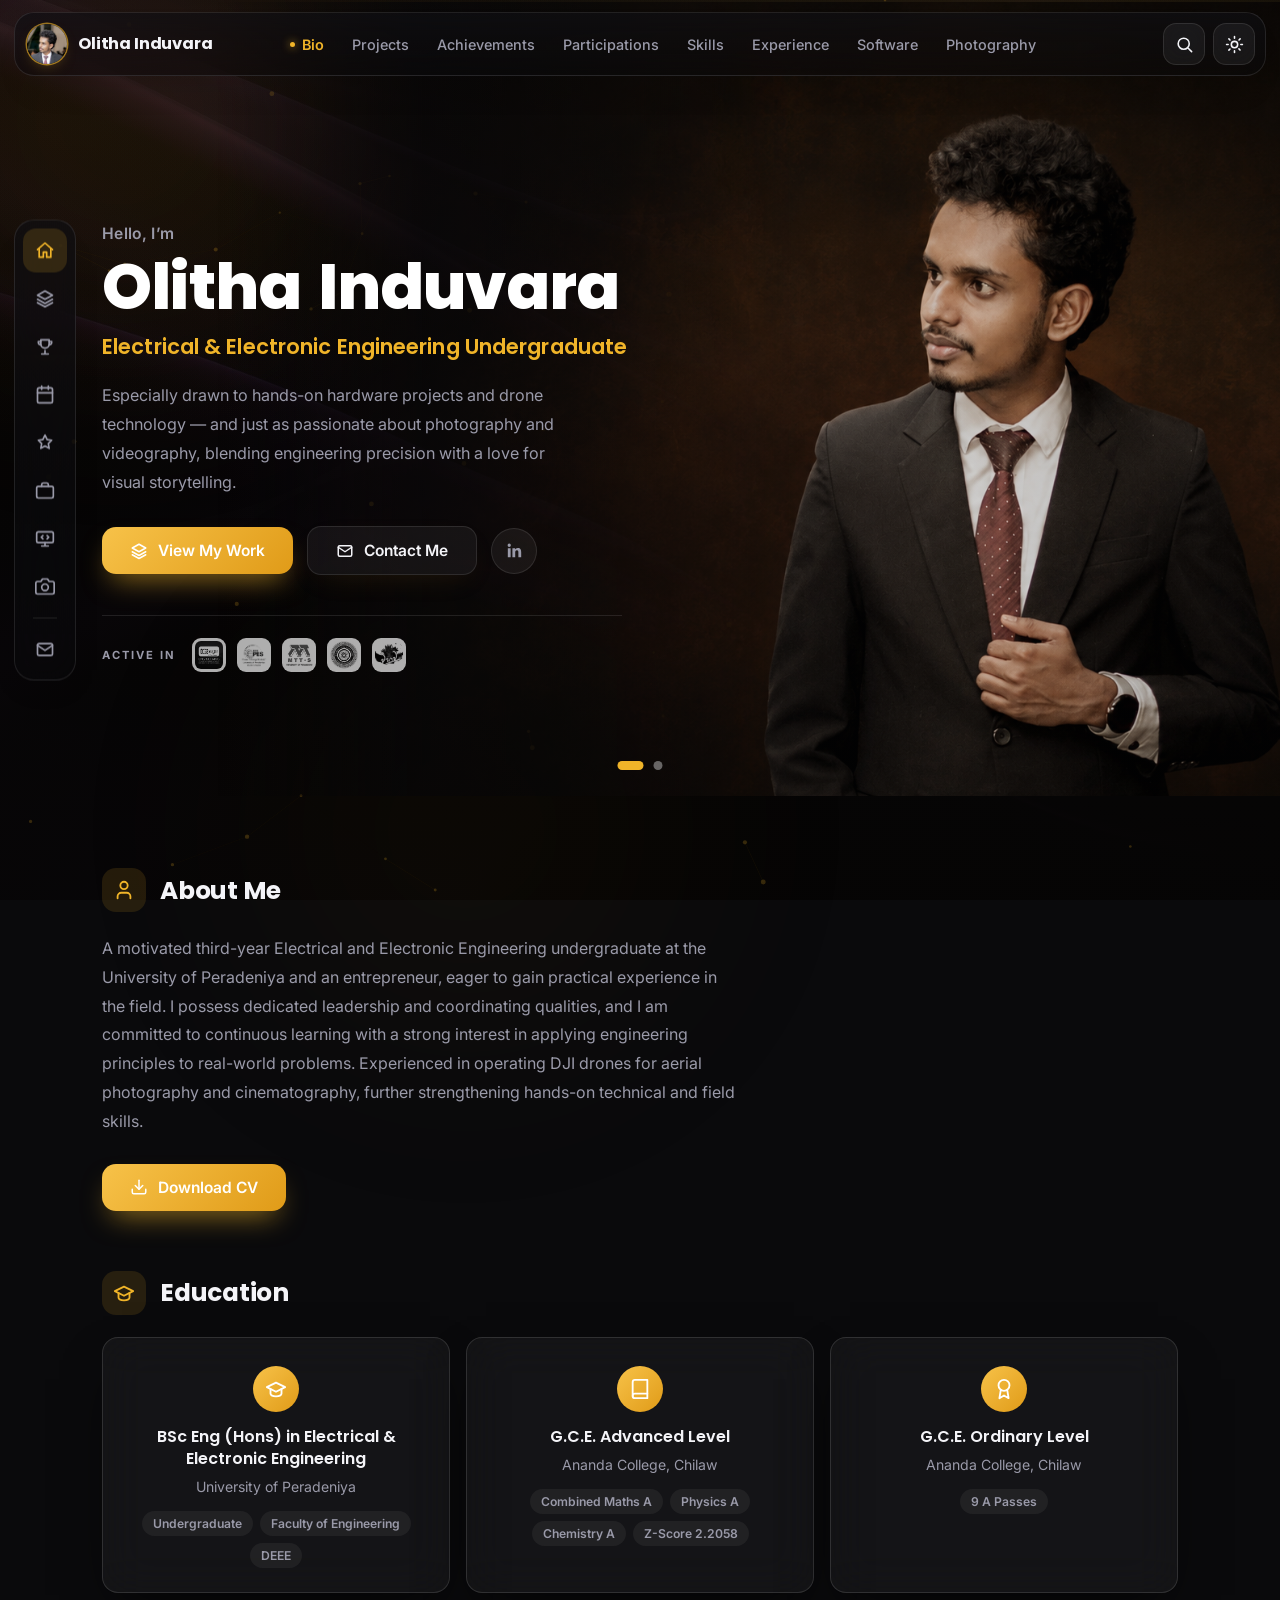
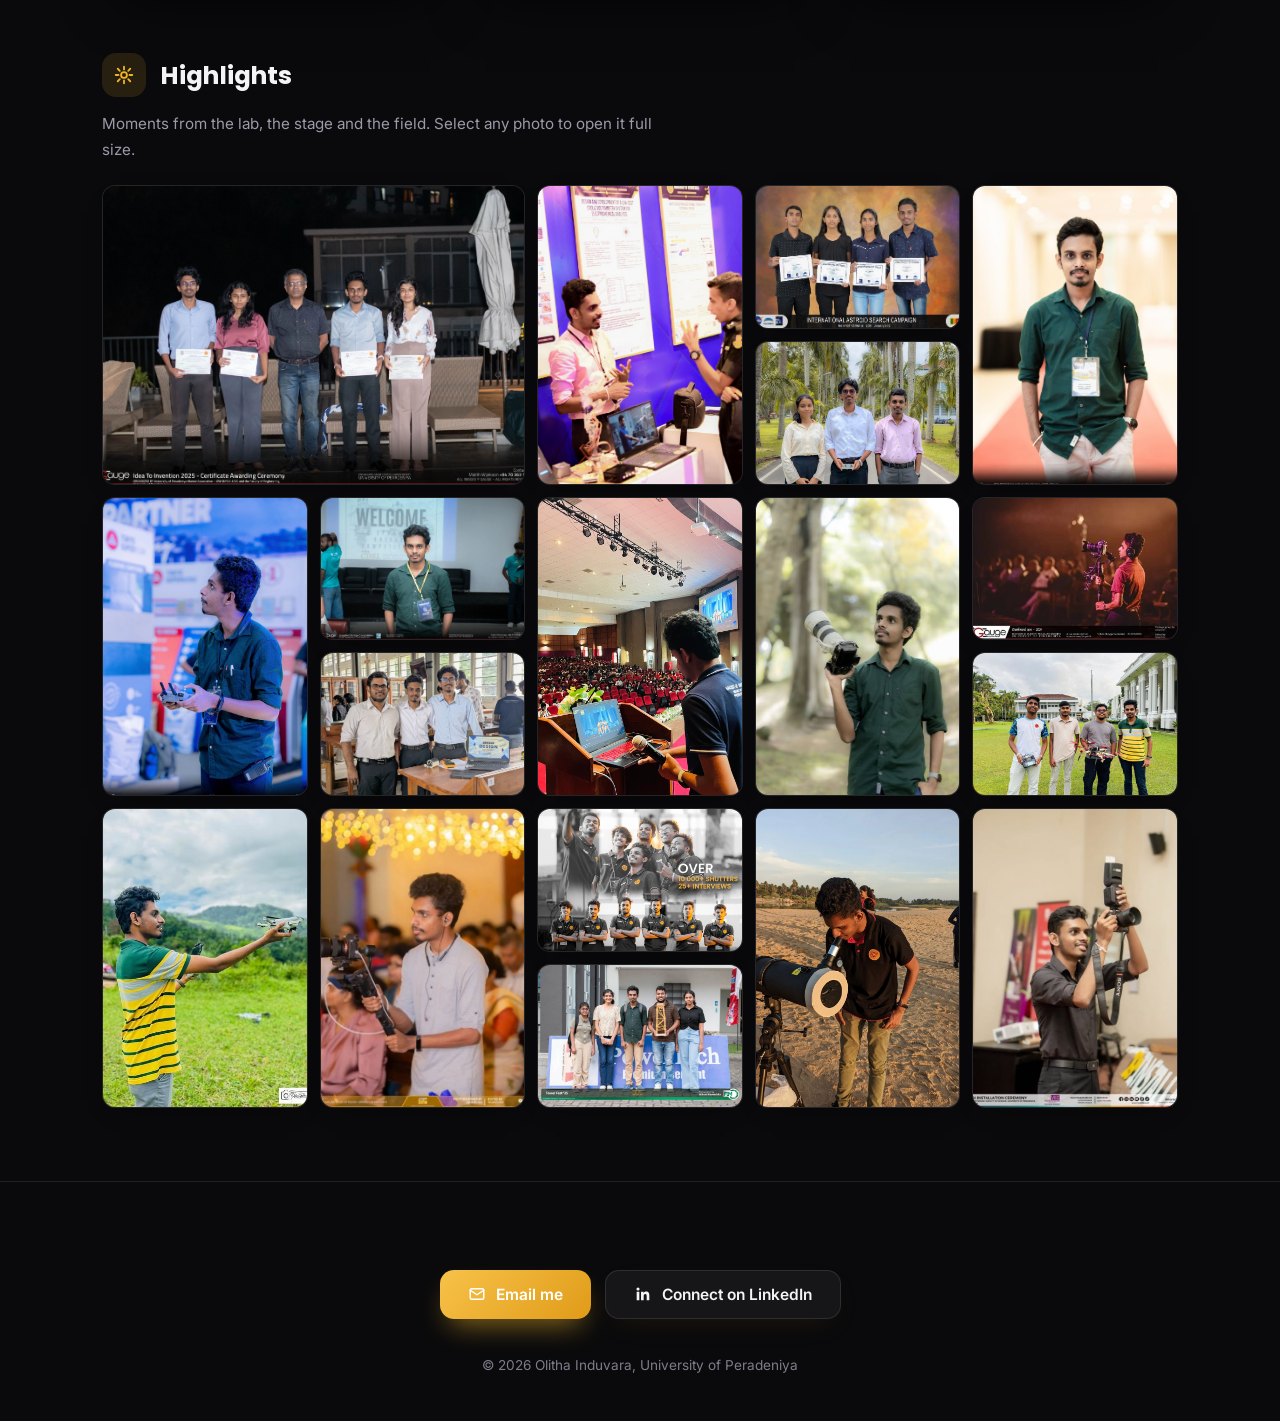
==== commit 57008324: "update 35" ====
--- a/index.html
+++ b/index.html
@@ -5,7 +5,7 @@
   <meta name="viewport" content="width=device-width, initial-scale=1.0">
   <title>Olitha Induvara — Electrical &amp; Electronic Engineering Undergraduate</title>
   <meta name="description" content="Portfolio of Olitha Induvara, Electrical & Electronic Engineering undergraduate at the University of Peradeniya — engineer, drone pilot, videographer and astronomy enthusiast.">
-  <link rel="icon" href="data:image/svg+xml,%3Csvg xmlns='http://www.w3.org/2000/svg' viewBox='0 0 100 100'%3E%3Cdefs%3E%3ClinearGradient id='g' x1='0' y1='0' x2='1' y2='1'%3E%3Cstop offset='0' stop-color='%237c5df8'/%3E%3Cstop offset='1' stop-color='%235b3df0'/%3E%3C/linearGradient%3E%3C/defs%3E%3Ccircle cx='50' cy='50' r='48' fill='url(%23g)'/%3E%3Ctext x='50' y='68' text-anchor='middle' font-size='54' fill='white' font-family='Verdana' font-weight='bold'%3EO%3C/text%3E%3C/svg%3E">
+  <link rel="icon" href="data:image/svg+xml,%3Csvg xmlns='http://www.w3.org/2000/svg' viewBox='0 0 100 100'%3E%3Cdefs%3E%3ClinearGradient id='g' x1='0' y1='0' x2='1' y2='1'%3E%3Cstop offset='0' stop-color='%23f7c249'/%3E%3Cstop offset='1' stop-color='%23e09b18'/%3E%3C/linearGradient%3E%3C/defs%3E%3Ccircle cx='50' cy='50' r='48' fill='url(%23g)'/%3E%3Ctext x='50' y='68' text-anchor='middle' font-size='54' fill='%231a1306' font-family='Verdana' font-weight='bold'%3EO%3C/text%3E%3C/svg%3E">
   <link rel="preconnect" href="https://fonts.googleapis.com">
   <link rel="preconnect" href="https://fonts.gstatic.com" crossorigin>
   <link href="https://fonts.googleapis.com/css2?family=Inter:wght@400;500;600&family=Poppins:wght@500;600;700;800&display=swap" rel="stylesheet">
@@ -24,8 +24,11 @@
     <div class="g-bar-spec" aria-hidden="true"></div>
     <div class="topbar-inner">
       <a class="brand" href="index.html">
-        Olitha Induvara
-        <span class="brand-sub">Electrical &amp; Electronic Engineering Undergraduate</span>
+        <img class="brand-mark" src="assets/avatar.jpg" alt="" width="40" height="40">
+        <span class="brand-text">
+          Olitha Induvara
+          <span class="brand-sub">Electrical &amp; Electronic Engineering Undergraduate</span>
+        </span>
       </a>
 
       <nav class="nav-links" id="navLinks">
@@ -189,34 +192,80 @@
             <h2>Highlights</h2>
           </div>
 
-          <div class="gallery plain hl-gallery">
-              <figure class="gallery-item">
+          <p class="hl-intro">Moments from the lab, the stage and the field. Select any photo to open it full size.</p>
+
+          <div class="hl-wall">
+              <figure class="gallery-item hl-tile hl-f" style="--d:0">
+                <img src="assets/highlights/hl-7.jpg" alt="FloodLink — 2nd Place, Idea to Invention 2025" loading="lazy">
+                <figcaption class="g-cap" data-tag="Award">FloodLink &mdash; 2nd Place, Idea to Invention 2025</figcaption>
+              </figure>
+              <figure class="gallery-item hl-tile hl-p" style="--d:1">
+                <img src="assets/highlights/hl-8.jpg" alt="TECHNO 2026 — presenting our final-year project" loading="lazy">
+                <figcaption class="g-cap" data-tag="Research">TECHNO 2026 &mdash; presenting our final-year project</figcaption>
+              </figure>
+              <figure class="gallery-item hl-tile" style="--d:2">
                 <img src="assets/highlights/hl-1.jpg" alt="International Asteroid Search Campaign — hunting for new asteroids" loading="lazy">
-                <figcaption class="g-cap">International Asteroid Search Campaign — hunting for new asteroids</figcaption>
-              </figure>
-              <figure class="gallery-item">
-                <img src="assets/highlights/hl-2.jpg" alt="EngEx 2025 — media production for Sri Lanka's largest engineering exhibition" loading="lazy">
-                <figcaption class="g-cap">EngEx 2025 — media production for Sri Lanka's largest engineering exhibition</figcaption>
-              </figure>
-              <figure class="gallery-item">
+                <figcaption class="g-cap" data-tag="Astronomy">International Asteroid Search Campaign &mdash; hunting for new asteroids</figcaption>
+              </figure>
+              <figure class="gallery-item hl-tile hl-p" style="--d:3">
+                <img src="assets/highlights/hl-9.jpg" alt="IEEE ICEEET 2026 — organizing committee &amp; photography partner" loading="lazy">
+                <figcaption class="g-cap" data-tag="Conference">IEEE ICEEET 2026 &mdash; organizing committee &amp; photography partner</figcaption>
+              </figure>
+              <figure class="gallery-item hl-tile" style="--d:4">
+                <img src="assets/highlights/hl-15.jpg" alt="sEMG prosthetic hand control — Group 24" loading="lazy">
+                <figcaption class="g-cap" data-tag="Final-Year Project">sEMG prosthetic hand control &mdash; Group 24</figcaption>
+              </figure>
+              <figure class="gallery-item hl-tile hl-p" style="--d:5">
+                <img src="assets/highlights/hl-2.jpg" alt="EngEx 2025 — media production for Sri Lanka’s largest engineering exhibition" loading="lazy">
+                <figcaption class="g-cap" data-tag="Media">EngEx 2025 &mdash; media production for Sri Lanka&rsquo;s largest engineering exhibition</figcaption>
+              </figure>
+              <figure class="gallery-item hl-tile" style="--d:6">
+                <img src="assets/highlights/hl-5.jpg" alt="Techno — Sri Lanka’s biggest engineering exhibition" loading="lazy">
+                <figcaption class="g-cap" data-tag="Exhibition">Techno &mdash; Sri Lanka&rsquo;s biggest engineering exhibition</figcaption>
+              </figure>
+              <figure class="gallery-item hl-tile hl-p" style="--d:7">
+                <img src="assets/highlights/hl-10.jpg" alt="Speaking on AI &amp; robotics — Lions Club of Puttalam session" loading="lazy">
+                <figcaption class="g-cap" data-tag="Public Speaking">Speaking on AI &amp; robotics &mdash; Lions Club of Puttalam session</figcaption>
+              </figure>
+              <figure class="gallery-item hl-tile hl-p" style="--d:8">
+                <img src="assets/highlights/hl-12.jpg" alt="Behind the lens — event &amp; portrait photography" loading="lazy">
+                <figcaption class="g-cap" data-tag="Photography">Behind the lens &mdash; event &amp; portrait photography</figcaption>
+              </figure>
+              <figure class="gallery-item hl-tile" style="--d:9">
+                <img src="assets/highlights/hl-6.jpg" alt="Wasanthaye Aga — live-event videography" loading="lazy">
+                <figcaption class="g-cap" data-tag="Videography">Wasanthaye Aga &mdash; live-event videography</figcaption>
+              </figure>
+              <figure class="gallery-item hl-tile" style="--d:10">
+                <img src="assets/highlights/hl-4.jpg" alt="Hands-on hardware — sensor &amp; electronics projects" loading="lazy">
+                <figcaption class="g-cap" data-tag="Hardware">Hands-on hardware &mdash; sensor &amp; electronics projects</figcaption>
+              </figure>
+              <figure class="gallery-item hl-tile" style="--d:11">
+                <img src="assets/highlights/hl-16.jpg" alt="SkyAQ — the air-quality drone team" loading="lazy">
+                <figcaption class="g-cap" data-tag="Drone Project">SkyAQ &mdash; the air-quality drone team</figcaption>
+              </figure>
+              <figure class="gallery-item hl-tile hl-p" style="--d:12">
+                <img src="assets/highlights/hl-11.jpg" alt="Aerial cinematography — launching on location" loading="lazy">
+                <figcaption class="g-cap" data-tag="Aerial">Aerial cinematography &mdash; launching on location</figcaption>
+              </figure>
+              <figure class="gallery-item hl-tile hl-p" style="--d:13">
+                <img src="assets/highlights/hl-13.jpg" alt="On the gimbal at a live event" loading="lazy">
+                <figcaption class="g-cap" data-tag="Videography">On the gimbal at a live event</figcaption>
+              </figure>
+              <figure class="gallery-item hl-tile" style="--d:14">
                 <img src="assets/highlights/hl-3.jpg" alt="Behind the lens — event media coverage" loading="lazy">
-                <figcaption class="g-cap">Behind the lens — event media coverage</figcaption>
-              </figure>
-              <figure class="gallery-item">
-                <img src="assets/highlights/hl-4.jpg" alt="Hands-on hardware — sensor &amp; electronics projects" loading="lazy">
-                <figcaption class="g-cap">Hands-on hardware — sensor &amp; electronics projects</figcaption>
-              </figure>
-              <figure class="gallery-item">
-                <img src="assets/highlights/hl-5.jpg" alt="Techno — Sri Lanka's biggest engineering exhibition" loading="lazy">
-                <figcaption class="g-cap">Techno — Sri Lanka's biggest engineering exhibition</figcaption>
-              </figure>
-              <figure class="gallery-item">
-                <img src="assets/highlights/hl-6.jpg" alt="Wasanthaye Aga — live-event videography" loading="lazy">
-                <figcaption class="g-cap">Wasanthaye Aga — live-event videography</figcaption>
-              </figure>
-              <figure class="gallery-item">
-                <img src="assets/highlights/hl-7.jpg" alt="FloodLink — 2nd Place, Idea to Invention 2025" loading="lazy">
-                <figcaption class="g-cap">FloodLink — 2nd Place, Idea to Invention 2025</figcaption>
+                <figcaption class="g-cap" data-tag="Media Team">Behind the lens &mdash; event media coverage</figcaption>
+              </figure>
+              <figure class="gallery-item hl-tile hl-p" style="--d:15">
+                <img src="assets/highlights/hl-14.jpg" alt="Telescope observation under the stars" loading="lazy">
+                <figcaption class="g-cap" data-tag="Astronomy">Telescope observation under the stars</figcaption>
+              </figure>
+              <figure class="gallery-item hl-tile hl-p" style="--d:16">
+                <img src="assets/highlights/hl-18.jpg" alt="Flash photography at an indoor ceremony" loading="lazy">
+                <figcaption class="g-cap" data-tag="Photography">Flash photography at an indoor ceremony</figcaption>
+              </figure>
+              <figure class="gallery-item hl-tile" style="--d:17">
+                <img src="assets/highlights/hl-17.jpg" alt="SLIIT Tower Fest — a spaghetti tower that carried 40.18 kg" loading="lazy">
+                <figcaption class="g-cap" data-tag="Competition">SLIIT Tower Fest &mdash; a spaghetti tower that carried 40.18&nbsp;kg</figcaption>
               </figure>
           </div>
         </div>
--- a/style.css
+++ b/style.css
@@ -1085,51 +1085,7 @@
   .theme-btn { width: 42px; padding: 0; gap: 0; }
 }
 
-/* ---------- Highlights strip (bio page) ---------- */
-.highlights-wrap { margin-top: 64px; }
-.hl-gallery { align-items: start; }
-
-/* staggered entrance when the section scrolls into view */
-#highlights .gallery-item {
-  opacity: 0;
-  transform: translateY(26px) scale(0.985);
-  transition: opacity 0.6s ease, transform 0.6s ease, border-color 0.25s ease, box-shadow 0.25s ease;
-}
-#highlights.visible .gallery-item { opacity: 1; transform: none; }
-#highlights.visible .gallery-item:nth-child(1) { transition-delay: 0.05s; }
-#highlights.visible .gallery-item:nth-child(2) { transition-delay: 0.13s; }
-#highlights.visible .gallery-item:nth-child(3) { transition-delay: 0.21s; }
-#highlights.visible .gallery-item:nth-child(4) { transition-delay: 0.29s; }
-#highlights.visible .gallery-item:nth-child(5) { transition-delay: 0.37s; }
-#highlights.visible .gallery-item:nth-child(6) { transition-delay: 0.45s; }
-
-/* hover: lift card, slow cinematic zoom, light sweep */
-#highlights .gallery-item:hover {
-  transform: translateY(-4px);
-  border-color: var(--accent);
-  box-shadow: var(--shadow-soft);
-}
-#highlights .gallery-item:hover img {
-  transform: scale(1.1);
-  transition-duration: 2.8s;
-}
-#highlights .gallery-item::after {
-  content: "";
-  position: absolute;
-  top: 0;
-  bottom: 0;
-  left: -75%;
-  width: 55%;
-  background: linear-gradient(115deg, transparent, rgba(255, 255, 255, 0.35), transparent);
-  transform: skewX(-20deg);
-  transition: left 0.75s ease;
-  pointer-events: none;
-}
-#highlights .gallery-item:hover::after { left: 128%; }
-
-@media (max-width: 640px) {
-  .highlights-wrap { margin-top: 48px; }
-}
+/* Highlights wall (bio page): see the HIGHLIGHTS WALL block at the end of this file. */
 
 /* ============================================================
    Project summary cards (glass look) + Bio load-in animations
@@ -1718,11 +1674,7 @@
   color: transparent;
   pointer-events: none;
 }
-[data-theme="dark"] .wc-title {
-  background: linear-gradient(to bottom, rgba(168, 140, 250, 0.42) 30%, rgba(168, 140, 250, 0) 78%);
-  -webkit-background-clip: text;
-  background-clip: text;
-}
+
 
 .wc-stage {
   width: 100%;
@@ -4202,3 +4154,1038 @@
   .app-actions .dl-btn{ flex: 1 1 100%; justify-content: center; }
   .tools-cta{ padding: 28px 20px; }
 }
+
+/* ============================================================
+   ✦  PHOTOGRAPHY PAGE — editorial rebuild  ✦
+   The old page sat on a fixed honeycomb collage with a giant
+   Arial-Black word mark over the gallery; both fought the work
+   for attention. This version gives the photographs the room
+   and lets type and spacing carry the polish instead.
+   ============================================================ */
+
+/* ---- hero: one image, a scrim, and quiet type ---- */
+.ph-hero{
+  position: relative;
+  min-height: min(78vh, 680px);
+  display: flex;
+  align-items: center;
+  overflow: hidden;
+  margin-bottom: 18px;
+}
+.ph-hero-img{ position: absolute; inset: 0; z-index: 0; }
+.ph-hero-img img{
+  width: 100%; height: 100%;
+  object-fit: cover;
+  object-position: center 58%;
+  transform: scale(1.04);
+  animation: phDrift 26s ease-in-out infinite alternate;
+}
+@keyframes phDrift{
+  from{ transform: scale(1.04) translate3d(0,0,0); }
+  to  { transform: scale(1.12) translate3d(-1.5%, -2%, 0); }
+}
+/* the scrim: dark enough to read on, light enough to see through */
+.ph-hero::after{
+  content: "";
+  position: absolute; inset: 0; z-index: 1;
+  background:
+    linear-gradient(180deg, rgba(6,6,9,.74) 0%, rgba(6,6,9,.52) 42%, rgba(6,6,9,.88) 100%),
+    radial-gradient(120% 90% at 50% 0%, transparent 35%, rgba(6,6,9,.55) 100%);
+}
+:root:not([data-theme="dark"]) .ph-hero::after{
+  background:
+    linear-gradient(180deg, rgba(8,7,5,.60) 0%, rgba(8,7,5,.40) 42%, rgba(8,7,5,.78) 100%),
+    radial-gradient(120% 90% at 50% 0%, transparent 35%, rgba(8,7,5,.45) 100%);
+}
+.ph-hero-inner{
+  position: relative; z-index: 2;
+  max-width: 760px;
+  text-align: center;
+  padding: 72px 0 86px;
+}
+.ph-mark{
+  width: 78px; height: 78px;
+  border-radius: 18px;
+  object-fit: cover;
+  margin-bottom: 20px;
+  box-shadow: 0 16px 36px -14px rgba(0,0,0,.7);
+}
+.ph-eyebrow{
+  font-size: .72rem;
+  font-weight: 700;
+  letter-spacing: .3em;
+  text-transform: uppercase;
+  color: rgba(255,255,255,.72);
+  margin-bottom: 14px;
+}
+.ph-title{
+  font-family: 'Inter', 'Segoe UI', system-ui, sans-serif;
+  font-size: clamp(1.9rem, 4.6vw, 3.1rem);
+  font-weight: 700;
+  letter-spacing: -.035em;
+  line-height: 1.12;
+  color: #fff;
+  margin: 0;
+}
+.ph-sub{
+  max-width: 560px;
+  margin: 18px auto 0;
+  color: rgba(255,255,255,.78);
+  line-height: 1.8;
+  font-size: .97rem;
+}
+.ph-cta{
+  display: flex; flex-wrap: wrap; gap: 12px;
+  justify-content: center;
+  margin-top: 28px;
+}
+.ph-cta .btn-outline{
+  margin-top: 0;
+  color: #fff;
+  border: 1px solid rgba(255,255,255,.38);
+  background: rgba(255,255,255,.08);
+  -webkit-backdrop-filter: blur(10px);
+          backdrop-filter: blur(10px);
+}
+.ph-cta .btn-outline:hover{ background: rgba(255,255,255,.16); border-color: rgba(255,255,255,.6); }
+.ph-cta .wa-cta{ margin-top: 0; }
+
+/* the disciplines, as a quiet rule-separated line rather than a tagline */
+.ph-meta{
+  list-style: none;
+  display: flex; flex-wrap: wrap;
+  justify-content: center;
+  gap: 10px 22px;
+  margin: 30px 0 0;
+  padding: 18px 0 0;
+  border-top: 1px solid rgba(255,255,255,.16);
+}
+.ph-meta li{
+  font-size: .74rem;
+  font-weight: 600;
+  letter-spacing: .14em;
+  text-transform: uppercase;
+  color: rgba(255,255,255,.66);
+}
+
+.ph-scroll{
+  position: absolute; z-index: 2;
+  left: 50%; bottom: 22px; transform: translateX(-50%);
+  width: 24px; height: 38px;
+  border: 1.5px solid rgba(255,255,255,.5);
+  border-radius: 13px;
+}
+.ph-scroll span{
+  position: absolute; left: 50%; top: 7px;
+  width: 4px; height: 4px; border-radius: 50%;
+  background: #fff; transform: translateX(-50%);
+  animation: cue 1.7s ease-in-out infinite;
+}
+
+/* ---- selected work: a real gallery wall ---- */
+.ph-work-intro{
+  max-width: 620px;
+  color: var(--muted);
+  line-height: 1.8;
+  font-size: .96rem;
+  margin: -6px 0 24px;
+}
+.ph-grid{
+  columns: 3;
+  column-gap: 14px;
+}
+.ph-tile{
+  break-inside: avoid;
+  margin: 0 0 14px;
+  position: relative;
+  border-radius: 13px;
+  overflow: hidden;
+  cursor: zoom-in;
+  background: #0c0c0f;
+  box-shadow: 0 14px 34px -22px rgba(0,0,0,.8);
+  transition: transform .45s cubic-bezier(.2,.8,.25,1), box-shadow .45s ease;
+}
+.ph-tile img{
+  width: 100%;
+  display: block;
+  transition: transform .6s cubic-bezier(.2,.8,.25,1), filter .45s ease;
+}
+.ph-tile:hover{
+  transform: translateY(-4px);
+  box-shadow: 0 26px 48px -22px rgba(0,0,0,.85);
+  z-index: 2;
+}
+.ph-tile:hover img{ transform: scale(1.05); }
+
+/* caption slides up from the bottom edge on hover */
+.ph-tile .g-cap{
+  position: absolute;
+  left: 0; right: 0; bottom: 0;
+  padding: 38px 14px 13px;
+  font-size: .78rem;
+  line-height: 1.45;
+  color: #fff;
+  background: linear-gradient(transparent, rgba(6,6,9,.88));
+  opacity: 0;
+  transform: translateY(10px);
+  transition: opacity .35s ease, transform .35s ease;
+  pointer-events: none;
+}
+.ph-tile:hover .g-cap{ opacity: 1; transform: none; }
+.ph-tag{
+  display: block;
+  font-size: .62rem;
+  font-weight: 700;
+  letter-spacing: .18em;
+  text-transform: uppercase;
+  color: var(--accent-2, var(--accent));
+  margin-bottom: 5px;
+}
+
+/* tiles fade up in sequence as the wall scrolls in */
+.ph-grid.reveal .ph-tile{
+  opacity: 0;
+  transform: translateY(16px);
+  transition: opacity .6s ease, transform .6s cubic-bezier(.2,.8,.25,1);
+  transition-delay: calc(var(--d, 0) * 55ms);
+}
+.ph-grid.reveal.visible .ph-tile{ opacity: 1; transform: none; }
+
+/* ---- link out to the full albums ---- */
+.ph-albums{
+  display: flex;
+  align-items: center;
+  justify-content: space-between;
+  gap: 20px;
+  flex-wrap: wrap;
+  margin-top: 26px;
+  padding: 22px 26px;
+  border-radius: 18px;
+  text-decoration: none;
+  background: var(--glass-bg);
+  border: 1px solid var(--line);
+  border-left: 2px solid rgba(var(--accent-rgb), .55);
+  -webkit-backdrop-filter: blur(14px) saturate(140%);
+          backdrop-filter: blur(14px) saturate(140%);
+  transition: transform .3s ease, border-color .3s ease;
+}
+.ph-albums:hover{ transform: translateY(-3px); border-color: rgba(var(--accent-rgb), .35); }
+.ph-albums-text strong{
+  display: block;
+  color: var(--ink);
+  font-size: 1rem;
+  font-weight: 700;
+  margin-bottom: 5px;
+}
+.ph-albums-text{ color: var(--muted); font-size: .88rem; line-height: 1.65; max-width: 620px; }
+.ph-albums-go{
+  display: inline-flex; align-items: center; gap: 8px;
+  white-space: nowrap;
+  font-size: .86rem; font-weight: 600;
+  color: var(--accent-text, var(--accent));
+}
+.ph-albums-go svg{ width: 16px; height: 16px; transition: transform .3s ease; }
+.ph-albums:hover .ph-albums-go svg{ transform: translateX(5px); }
+
+@media (prefers-reduced-motion: reduce){
+  .ph-hero-img img, .ph-scroll span{ animation: none; }
+  .ph-tile, .ph-tile img, .ph-grid.reveal .ph-tile{ transition: none; opacity: 1; transform: none; }
+}
+
+@media (max-width: 900px){
+  .ph-grid{ columns: 2; }
+  .ph-hero{ min-height: 0; }
+  .ph-hero-inner{ padding: 58px 0 74px; }
+}
+@media (max-width: 560px){
+  .ph-grid{ columns: 1; }
+  .ph-mark{ width: 64px; height: 64px; }
+  .ph-meta{ gap: 8px 14px; }
+  .ph-meta li{ font-size: .68rem; }
+  .ph-cta .wa-cta, .ph-cta .btn-outline{ flex: 1 1 100%; justify-content: center; }
+  .ph-albums{ padding: 18px 18px; }
+  /* captions always visible where there is no hover */
+  .ph-tile .g-cap{ opacity: 1; transform: none; }
+}
+@media (hover: none){
+  .ph-tile .g-cap{ opacity: 1; transform: none; }
+}
+
+/* ---- gallery wall: a touch smaller, so more of the set is in view ---- */
+.ph-grid{ columns: 4; column-gap: 12px; }
+.ph-tile{ margin-bottom: 12px; border-radius: 11px; }
+.ph-tile .g-cap{ padding: 32px 11px 11px; font-size: .72rem; }
+.ph-tag{ font-size: .58rem; letter-spacing: .16em; margin-bottom: 4px; }
+
+/* ---- the restored coverflow sits under the wall ---- */
+.ph-grid + .gallery-hint + .section-subhead{ margin-top: 42px; }
+.wc-stage{ margin-top: 6px; }
+
+@media (max-width: 1100px){ .ph-grid{ columns: 3; } }
+@media (max-width: 820px){  .ph-grid{ columns: 2; } }
+@media (max-width: 520px){  .ph-grid{ columns: 2; column-gap: 9px; } .ph-tile{ margin-bottom: 9px; } }
+
+/* ============================================================
+   ✦  JOURNEY TIMELINE — five years at TECHNO  ✦
+   A vertical rail with a year marker per step. The rail draws
+   itself downward as the list scrolls in, and the final step is
+   marked as the one being lived now.
+   ============================================================ */
+.tj-list{
+  list-style: none;
+  margin: 20px 0 6px;
+  padding: 0 0 0 4px;
+  position: relative;
+}
+/* the rail */
+.tj-list::before{
+  content: "";
+  position: absolute;
+  left: 33px;
+  top: 10px;
+  bottom: 18px;
+  width: 2px;
+  border-radius: 2px;
+  background: linear-gradient(180deg,
+              rgba(var(--accent-rgb), .55) 0%,
+              rgba(var(--accent-rgb), .25) 70%,
+              transparent 100%);
+  transform-origin: top;
+  transform: scaleY(0);
+  transition: transform 1.3s cubic-bezier(.3,.8,.3,1);
+}
+.tj-list.visible::before{ transform: scaleY(1); }
+
+.tj-step{
+  position: relative;
+  display: grid;
+  grid-template-columns: 68px 1fr;
+  gap: 16px;
+  align-items: start;
+  padding: 0 0 24px;
+}
+.tj-step:last-child{ padding-bottom: 4px; }
+
+.tj-year{
+  position: relative;
+  z-index: 1;
+  display: grid;
+  place-items: center;
+  width: 68px;
+  height: 30px;
+  border-radius: 999px;
+  font-size: .76rem;
+  font-weight: 700;
+  letter-spacing: .04em;
+  color: var(--muted);
+  background: var(--glass-bg);
+  border: 1px solid var(--line);
+  -webkit-backdrop-filter: blur(10px);
+          backdrop-filter: blur(10px);
+}
+.tj-body h4{
+  font-family: 'Poppins', 'Inter', sans-serif;
+  font-size: .99rem;
+  font-weight: 700;
+  color: var(--ink);
+  margin: 3px 0 0;
+  letter-spacing: -.01em;
+}
+.tj-body p{
+  margin: 6px 0 0;
+  color: var(--muted);
+  font-size: .9rem;
+  line-height: 1.72;
+}
+
+/* the year the stall placed 2nd, and the year he is exhibiting */
+.tj-step.tj-win .tj-year,
+.tj-step.tj-now .tj-year{
+  color: var(--accent);
+  border-color: rgba(var(--accent-rgb), .5);
+  background: rgba(var(--accent-rgb), .10);
+}
+.tj-step.tj-now .tj-year{
+  box-shadow: 0 0 0 4px rgba(var(--accent-rgb), .10);
+}
+.tj-step.tj-now .tj-body h4::after{
+  content: "now";
+  margin-left: 9px;
+  padding: 3px 9px;
+  border-radius: 999px;
+  font-family: 'Inter', sans-serif;
+  font-size: .6rem;
+  font-weight: 700;
+  letter-spacing: .14em;
+  text-transform: uppercase;
+  vertical-align: middle;
+  color: var(--accent);
+  background: rgba(var(--accent-rgb), .13);
+  border: 1px solid rgba(var(--accent-rgb), .34);
+}
+
+/* each step arrives after the rail passes it */
+.tj-list.reveal .tj-step{
+  opacity: 0;
+  transform: translateY(12px);
+  transition: opacity .55s ease, transform .55s cubic-bezier(.2,.8,.25,1);
+}
+.tj-list.reveal.visible .tj-step{ opacity: 1; transform: none; }
+.tj-list.reveal.visible .tj-step:nth-child(1){ transition-delay: .10s; }
+.tj-list.reveal.visible .tj-step:nth-child(2){ transition-delay: .28s; }
+.tj-list.reveal.visible .tj-step:nth-child(3){ transition-delay: .46s; }
+.tj-list.reveal.visible .tj-step:nth-child(4){ transition-delay: .64s; }
+.tj-list.reveal.visible .tj-step:nth-child(5){ transition-delay: .82s; }
+
+@media (prefers-reduced-motion: reduce){
+  .tj-list::before{ transform: scaleY(1); transition: none; }
+  .tj-list.reveal .tj-step{ opacity: 1; transform: none; transition: none; }
+}
+@media (max-width: 560px){
+  .tj-list::before{ left: 29px; }
+  .tj-step{ grid-template-columns: 60px 1fr; gap: 12px; }
+  .tj-year{ width: 60px; height: 27px; font-size: .71rem; }
+  .tj-body p{ font-size: .87rem; }
+}
+
+/* ============================================================
+   ✦  THE STUDIO SITE — live website preview  ✦
+   A browser-chrome mockup that tilts toward the pointer and
+   swaps its poster for the real site once scrolled into view.
+   The embed is pointer-inert; the overlay opens it properly in
+   a new tab rather than trapping scroll inside an iframe.
+   ============================================================ */
+.ws-wrap{
+  display: grid;
+  grid-template-columns: 0.86fr 1.14fr;
+  gap: 42px;
+  align-items: center;
+}
+
+/* ---- copy side ---- */
+.ws-kicker{
+  font-size: .72rem;
+  font-weight: 700;
+  letter-spacing: .16em;
+  text-transform: uppercase;
+  color: var(--muted);
+  opacity: .85;
+}
+.ws-title{
+  font-family: 'Poppins', 'Inter', sans-serif;
+  font-size: clamp(1.45rem, 2.6vw, 1.95rem);
+  font-weight: 700;
+  letter-spacing: -.02em;
+  line-height: 1.2;
+  color: var(--ink);
+  margin: 10px 0 0;
+}
+.ws-desc{
+  margin: 14px 0 0;
+  color: var(--muted);
+  line-height: 1.78;
+  font-size: .94rem;
+}
+.ws-points{
+  list-style: none;
+  margin: 18px 0 0;
+  padding: 0;
+  display: grid;
+  gap: 9px;
+}
+.ws-points li{
+  display: flex;
+  align-items: flex-start;
+  gap: 10px;
+  font-size: .875rem;
+  line-height: 1.5;
+  color: var(--muted);
+}
+.ws-points svg{
+  width: 15px; height: 15px; flex: none; margin-top: 3px;
+  color: var(--accent);
+}
+.ws-cta{
+  display: inline-flex;
+  align-items: center;
+  gap: 10px;
+  margin-top: 24px;
+  padding: 13px 24px;
+  border-radius: 13px;
+  font-size: .92rem;
+  font-weight: 600;
+  text-decoration: none;
+  color: #fff;
+  background: var(--btn-grad);
+  box-shadow: 0 14px 28px -12px rgba(var(--accent-rgb), .6);
+  transition: transform .25s ease, box-shadow .25s ease;
+}
+.ws-cta svg{ width: 17px; height: 17px; transition: transform .3s ease; }
+.ws-cta:hover{ transform: translateY(-3px); box-shadow: 0 20px 34px -12px rgba(var(--accent-rgb), .7); }
+.ws-cta:hover svg{ transform: translateX(5px); }
+
+/* ---- the browser mockup ---- */
+.ws-stage{ perspective: 1400px; }
+.ws-frame{
+  --tx: 0deg; --ty: 0deg;
+  position: relative;
+  border-radius: 16px;
+  overflow: hidden;
+  background: #0b0b0d;
+  border: 1px solid var(--line);
+  box-shadow: 0 38px 70px -32px rgba(0,0,0,.85);
+  transform: rotateX(var(--tx)) rotateY(var(--ty));
+  transform-style: preserve-3d;
+  transition: transform .5s cubic-bezier(.2,.8,.25,1), box-shadow .5s ease;
+  will-change: transform;
+}
+.ws-frame.is-tilting{ transition: transform .12s linear, box-shadow .5s ease; }
+.ws-frame:hover{ box-shadow: 0 46px 86px -30px rgba(0,0,0,.9); }
+
+.ws-bar{
+  display: flex;
+  align-items: center;
+  gap: 12px;
+  padding: 10px 14px;
+  background: rgba(255,255,255,0.045);
+  border-bottom: 1px solid rgba(255,255,255,0.07);
+}
+:root:not([data-theme="dark"]) .ws-bar{
+  background: rgba(23,22,48,0.05);
+  border-bottom-color: rgba(23,22,48,0.08);
+}
+.ws-dots{ display: flex; gap: 6px; flex: none; }
+.ws-dots i{
+  width: 9px; height: 9px; border-radius: 50%;
+  background: rgba(255,255,255,0.18);
+}
+:root:not([data-theme="dark"]) .ws-dots i{ background: rgba(23,22,48,0.16); }
+.ws-url{
+  flex: 1;
+  min-width: 0;
+  overflow: hidden;
+  text-overflow: ellipsis;
+  white-space: nowrap;
+  font-family: ui-monospace, Consolas, monospace;
+  font-size: .72rem;
+  color: var(--muted);
+}
+.ws-live{
+  flex: none;
+  display: inline-flex;
+  align-items: center;
+  gap: 6px;
+  font-size: .62rem;
+  font-weight: 700;
+  letter-spacing: .14em;
+  text-transform: uppercase;
+  color: var(--accent);
+}
+.ws-live::before{
+  content: "";
+  width: 6px; height: 6px; border-radius: 50%;
+  background: var(--accent);
+  animation: wsPulse 2s ease-in-out infinite;
+}
+@keyframes wsPulse{
+  0%, 100% { opacity: 1;   box-shadow: 0 0 0 0 rgba(var(--accent-rgb), .45); }
+  50%      { opacity: .55; box-shadow: 0 0 0 5px rgba(var(--accent-rgb), 0); }
+}
+
+/* ---- the viewport ---- */
+.ws-view{
+  position: relative;
+  aspect-ratio: 16 / 10;
+  overflow: hidden;
+  background: #0a0a0c;
+}
+.ws-poster{
+  position: absolute;
+  inset: 0;
+  width: 100%;
+  height: 100%;
+  object-fit: cover;
+  object-position: center top;
+  transition: object-position 9s linear, opacity .9s ease;
+}
+/* with no live embed, the poster scrolls itself on hover */
+.ws-frame:hover .ws-poster{ object-position: center bottom; }
+.ws-frame.is-live .ws-poster{ opacity: 0; }
+.ws-frame.is-live:hover .ws-poster{ object-position: center top; }
+
+.ws-view iframe{
+  position: absolute;
+  inset: 0;
+  width: 100%;
+  height: 100%;
+  border: 0;
+  opacity: 0;
+  transition: opacity 1s ease;
+  pointer-events: none;      /* never trap the page scroll */
+}
+.ws-frame.is-live .ws-view iframe{ opacity: 1; }
+
+/* click target over the whole viewport */
+.ws-open{
+  position: absolute;
+  inset: 0;
+  z-index: 2;
+  display: grid;
+  place-items: center;
+  text-decoration: none;
+  background: linear-gradient(180deg, rgba(6,6,9,0) 40%, rgba(6,6,9,.55) 100%);
+  opacity: 0;
+  transition: opacity .35s ease;
+}
+.ws-frame:hover .ws-open{ opacity: 1; }
+.ws-open-btn{
+  display: inline-flex;
+  align-items: center;
+  gap: 9px;
+  padding: 12px 22px;
+  border-radius: 999px;
+  font-size: .88rem;
+  font-weight: 600;
+  color: #fff;
+  background: rgba(10,10,12,.62);
+  border: 1px solid rgba(255,255,255,.26);
+  -webkit-backdrop-filter: blur(12px);
+          backdrop-filter: blur(12px);
+  transform: translateY(8px);
+  transition: transform .35s cubic-bezier(.2,.8,.25,1);
+}
+.ws-open-btn svg{ width: 16px; height: 16px; }
+.ws-frame:hover .ws-open-btn{ transform: none; }
+
+/* a specular sweep that follows the pointer across the glass */
+.ws-sheen{
+  position: absolute;
+  inset: 0;
+  z-index: 3;
+  pointer-events: none;
+  background: radial-gradient(420px circle at var(--sx, 50%) var(--sy, 0%),
+              rgba(255,255,255,.10), transparent 62%);
+  opacity: 0;
+  transition: opacity .4s ease;
+}
+.ws-frame:hover .ws-sheen{ opacity: 1; }
+
+/* entrance */
+.ws-wrap.reveal .ws-stage{
+  opacity: 0;
+  transform: translateY(22px) scale(.97);
+  transition: opacity .8s ease, transform .9s cubic-bezier(.2,.8,.25,1);
+  transition-delay: .12s;
+}
+.ws-wrap.reveal.visible .ws-stage{ opacity: 1; transform: none; }
+
+@media (prefers-reduced-motion: reduce){
+  .ws-frame, .ws-poster, .ws-open, .ws-open-btn, .ws-sheen,
+  .ws-wrap.reveal .ws-stage{ transition: none !important; transform: none !important; opacity: 1; }
+  .ws-live::before{ animation: none; }
+  .ws-frame:hover .ws-poster{ object-position: center top; }
+}
+
+@media (max-width: 980px){
+  .ws-wrap{ grid-template-columns: 1fr; gap: 28px; }
+  .ws-stage{ perspective: none; }
+  .ws-frame{ transform: none !important; }
+}
+@media (max-width: 560px){
+  .ws-url{ font-size: .64rem; }
+  .ws-view{ aspect-ratio: 4 / 3; }
+  .ws-open{ opacity: 1; }
+  .ws-open-btn{ transform: none; padding: 10px 17px; font-size: .82rem; }
+}
+
+/* ---- phone-screenshot gallery ----
+   Portrait app captures are 1080x2340; matching the tile to that ratio shows
+   each screen whole, with none of the letterboxing the 16:9 `wide` tiles give. */
+.gallery.phones{
+  grid-template-columns: repeat(auto-fill, minmax(146px, 1fr));
+  gap: 12px;
+}
+.gallery.phones .gallery-item img{
+  aspect-ratio: 1080 / 2340;
+  object-fit: cover;
+  background: #0b0b0d;
+}
+.gallery.phones .gallery-item{ border-radius: 14px; }
+@media (max-width: 560px){
+  .gallery.phones{ grid-template-columns: repeat(auto-fill, minmax(118px, 1fr)); gap: 9px; }
+}
+
+/* ============================================================
+   ✦  SPEC GRID — grouped feature specifications  ✦
+   Used where a project has more capability than a flat bullet
+   list can carry: each card is one theme, so the reader can
+   scan headings first and drop into the detail that matters.
+   ============================================================ */
+.spec-grid{
+  display: grid;
+  grid-template-columns: repeat(auto-fill, minmax(268px, 1fr));
+  gap: 14px;
+  margin: 18px 0 8px;
+}
+.spec-card{
+  padding: 20px 22px;
+  border-radius: 16px;
+  background: var(--glass-bg);
+  border: 1px solid var(--line);
+  border-top: 2px solid rgba(var(--accent-rgb), .45);
+  -webkit-backdrop-filter: blur(14px) saturate(140%);
+          backdrop-filter: blur(14px) saturate(140%);
+  transition: transform .3s cubic-bezier(.2,.8,.25,1), border-color .3s ease;
+}
+.spec-card:hover{
+  transform: translateY(-3px);
+  border-color: rgba(var(--accent-rgb), .3);
+  border-top-color: var(--accent);
+}
+.spec-card h4{
+  font-family: 'Poppins', 'Inter', sans-serif;
+  font-size: .88rem;
+  font-weight: 700;
+  letter-spacing: .01em;
+  color: var(--ink);
+  margin: 0 0 11px;
+}
+.spec-card ul{
+  list-style: none;
+  margin: 0;
+  padding: 0;
+  display: grid;
+  gap: 7px;
+}
+.spec-card li{
+  position: relative;
+  padding-left: 16px;
+  font-size: .845rem;
+  line-height: 1.6;
+  color: var(--muted);
+}
+/* a small square tick rail rather than a bullet dot */
+.spec-card li::before{
+  content: "";
+  position: absolute;
+  left: 0;
+  top: .62em;
+  width: 6px;
+  height: 6px;
+  border-radius: 2px;
+  background: rgba(var(--accent-rgb), .55);
+}
+.spec-card li strong{ color: var(--ink); font-weight: 600; }
+
+@media (max-width: 560px){
+  .spec-grid{ grid-template-columns: 1fr; gap: 11px; }
+  .spec-card{ padding: 17px 18px; }
+}
+
+/* ---- team roles: who did what, not just who was there ---- */
+.role-grid{
+  display: grid;
+  grid-template-columns: repeat(auto-fill, minmax(238px, 1fr));
+  gap: 12px;
+  margin: 16px 0 6px;
+}
+.role-card{
+  padding: 16px 18px;
+  border-radius: 14px;
+  background: var(--glass-bg);
+  border: 1px solid var(--line);
+  transition: transform .3s cubic-bezier(.2,.8,.25,1), border-color .3s ease;
+}
+.role-card:hover{ transform: translateY(-3px); border-color: rgba(var(--accent-rgb), .28); }
+.role-card.is-me{
+  border-color: rgba(var(--accent-rgb), .42);
+  background: rgba(var(--accent-rgb), .07);
+}
+.role-name{
+  display: block;
+  font-family: 'Poppins', 'Inter', sans-serif;
+  font-size: .92rem;
+  font-weight: 700;
+  color: var(--ink);
+}
+.role-name em{
+  font-style: normal;
+  margin-left: 7px;
+  padding: 2px 8px;
+  border-radius: 999px;
+  font-size: .58rem;
+  font-weight: 700;
+  letter-spacing: .14em;
+  text-transform: uppercase;
+  vertical-align: middle;
+  color: var(--accent);
+  background: rgba(var(--accent-rgb), .14);
+  border: 1px solid rgba(var(--accent-rgb), .34);
+}
+.role-duty{
+  display: block;
+  margin-top: 5px;
+  font-size: .73rem;
+  font-weight: 700;
+  letter-spacing: .1em;
+  text-transform: uppercase;
+  color: var(--accent-text, var(--accent));
+}
+.role-card p{
+  margin: 9px 0 0;
+  font-size: .845rem;
+  line-height: 1.6;
+  color: var(--muted);
+}
+@media (max-width: 560px){ .role-grid{ grid-template-columns: 1fr; } }
+
+/* ============================================================
+   ✦  SHELL — floating top bar + left icon rail  ✦
+   Same frame as the photography site, so the two read as one
+   family: a rounded glass bar across the top and a slim icon
+   rail down the left edge.
+
+   The old bar tried to hold the name, its subtitle, eight text
+   links and two buttons inside 1180px. That needs ~1320px, so on
+   most laptops the theme button was pushed off-screen and the
+   page gained a horizontal scrollbar. The rail now shares the
+   navigation, which is what lets the bar breathe:
+     821–1100px   rail only (text links would not fit)
+     1101px+      rail + text links
+     1340px+      the subtitle under the name comes back
+   Phones (820px and under) are untouched — they keep the bottom
+   tab bar.
+   ============================================================ */
+:root{ --nav-active: #8f6209; --tip-bg: #ffffff; --tip-ink: #1d1a14; }
+[data-theme="dark"]{ --nav-active: var(--accent); --tip-bg: #25252b; --tip-ink: #f4f4f8; }
+
+/* ---- brand: portrait mark + name ---- */
+.brand{ flex-direction: row; align-items: center; justify-content: flex-start; gap: 11px; }
+.brand-mark{
+  width: 40px; height: 40px; flex: none;
+  border-radius: 50%;
+  object-fit: cover;
+  box-shadow: 0 0 0 1.5px rgba(var(--accent-rgb), .6), 0 6px 16px -8px rgba(var(--accent-rgb), .55);
+}
+.brand-text{ display: flex; flex-direction: column; justify-content: center; min-width: 0; line-height: 1.2; }
+@media (max-width: 820px){
+  .brand{ gap: 9px; }
+  .brand-mark{ width: 34px; height: 34px; }
+}
+
+.rail{ display: none; }
+
+@media (min-width: 821px){
+  /* ---- top bar ---- */
+  .topbar,
+  [data-theme="dark"] .topbar{
+    top: 12px;
+    margin: 12px 14px 0;
+    border: 1px solid var(--line);
+    border-radius: 20px;
+    box-shadow: 0 18px 40px -28px rgba(0,0,0,.55);
+  }
+  .topbar-inner{ width: auto; height: 62px; margin: 0; padding: 0 10px 0 12px; gap: 16px; }
+  .brand{ font-size: 1.02rem; }
+  .brand-sub{ max-width: none; font-size: .66rem; }
+  .nav-links{ display: none; }
+  .nav-actions{ margin-left: auto; gap: 8px; }
+
+  /* square glass buttons, icon only: the "Light / Dark" word is gone */
+  .icon-btn,
+  .theme-btn{
+    width: 42px; height: 42px; padding: 0; gap: 0;
+    display: grid; place-items: center;
+    border-radius: 13px;
+    box-shadow: none;
+  }
+  .theme-label{ display: none; }
+  .burger{ display: none; }
+  .icon-btn:hover{ transform: none; border-color: rgba(var(--accent-rgb), .45); }
+
+  /* ---- the bio hero runs up underneath the floating bar ---- */
+  .bio-page .bio-hero{
+    margin-top: -74px;
+    padding-top: calc(clamp(96px, 13vh, 140px) + 44px);
+    min-height: calc(min(86vh, 720px) + 74px);
+  }
+
+  /* ---- left rail ---- */
+  .rail{
+    position: fixed; left: 14px; top: 50%; z-index: 45;
+    transform: translateY(-50%);
+    display: flex; flex-direction: column; gap: 4px;
+    padding: 8px;
+    border: 1px solid var(--line);
+    border-radius: 20px;
+    background: var(--navbar);
+    -webkit-backdrop-filter: blur(20px) saturate(160%);
+            backdrop-filter: blur(20px) saturate(160%);
+    box-shadow: 0 18px 40px -28px rgba(0,0,0,.55);
+    animation: rail-in .6s cubic-bezier(.2,.8,.2,1) .12s backwards;
+  }
+  [data-theme="dark"] .rail{
+    background: linear-gradient(180deg, rgba(15,15,19,.72) 0%, rgba(9,9,11,.54) 100%);
+  }
+  .rail a{
+    position: relative;
+    width: 44px; height: 44px;
+    display: grid; place-items: center;
+    border-radius: 13px;
+    color: var(--muted);
+    transition: background .2s ease, color .2s ease;
+  }
+  .rail a svg{ width: 20px; height: 20px; }
+  .rail a:hover,
+  .rail a:focus-visible{ background: rgba(var(--accent-rgb), .09); color: var(--ink); outline: none; }
+  .rail a:focus-visible{ box-shadow: 0 0 0 2px rgba(var(--accent-rgb), .55); }
+  .rail a.active{ background: rgba(var(--accent-rgb), .15); color: var(--nav-active); }
+  .rail hr{ width: 24px; border: 0; border-top: 1px solid var(--line); margin: 5px auto; }
+
+  /* label slides out beside the icon */
+  .rail a::after{
+    content: attr(data-label);
+    position: absolute; left: calc(100% + 14px); top: 50%;
+    transform: translate(-6px, -50%);
+    padding: 6px 11px;
+    border-radius: 9px;
+    background: var(--tip-bg);
+    color: var(--tip-ink);
+    font-size: .78rem; font-weight: 600; white-space: nowrap;
+    box-shadow: 0 10px 26px -12px rgba(0,0,0,.45);
+    opacity: 0; pointer-events: none;
+    transition: opacity .18s ease, transform .18s ease;
+  }
+  .rail a:hover::after,
+  .rail a:focus-visible::after{ opacity: 1; transform: translate(0, -50%); }
+
+  /* ---- content keeps clear of the rail ---- */
+  .container{ width: auto; margin-left: 98px; margin-right: 28px; }
+}
+
+@media (min-width: 821px) and (max-height: 640px){
+  .rail{ gap: 2px; padding: 6px; }
+  .rail a{ width: 38px; height: 36px; }
+  .rail hr{ margin: 2px auto; }
+}
+
+@media (min-width: 1101px){
+  .container{ width: min(1120px, calc(100% - 204px)); margin-left: auto; margin-right: auto; }
+
+  /* text links return, quieter: the current page is marked by colour
+     and a dot, not by a filled pill */
+  .nav-links{ display: flex; gap: 2px; margin: 0 auto; }
+  .nav-link{ padding: 8px 9px; font-size: .86rem; border-radius: 11px; }
+  .nav-link.active,
+  [data-theme="dark"] .nav-link.active{
+    display: inline-flex; align-items: center; gap: 7px;
+    color: var(--nav-active);
+    background: none;
+    box-shadow: none;
+    font-weight: 600;
+  }
+  .nav-link.active::before{
+    content: "";
+    width: 5px; height: 5px; border-radius: 50%;
+    background: currentColor;
+    box-shadow: 0 0 9px rgba(var(--accent-rgb), .9);
+  }
+  .brand-sub{ display: none; }
+}
+@media (min-width: 1240px){
+  .nav-link{ padding: 8px 13px; font-size: .9rem; }
+}
+@media (min-width: 1340px){
+  .brand-sub{ display: block; }
+}
+
+@keyframes rail-in{
+  from{ opacity: 0; transform: translate(-14px, -50%); }
+}
+@media (prefers-reduced-motion: reduce){
+  .rail{ animation: none; }
+  .rail a::after{ transition: none; }
+}
+
+/* ============================================================
+   ✦  HIGHLIGHTS WALL (bio page)  ✦
+   Eighteen photos, three tile shapes: landscape (1x1), portrait
+   (1x2) and one 2x2 feature, on a five-column grid whose row
+   height tracks the column width, so every edge lines up at any
+   size. The order in the HTML is what makes it pack without
+   holes: 30 cells = 6 full rows at five columns, 10 full rows at
+   three. Change the shape of a tile and that sum has to be kept.
+   ============================================================ */
+.hl-intro{
+  max-width: 560px;
+  margin: -8px 0 22px;
+  color: var(--muted);
+  font-size: .95rem;
+  line-height: 1.7;
+}
+#highlights{ container-type: inline-size; }
+.hl-wall{
+  --cols: 5;
+  --gap: 12px;
+  display: grid;
+  grid-template-columns: repeat(var(--cols), 1fr);
+  grid-auto-rows: 150px;                                   /* fallback */
+  grid-auto-rows: calc((100cqw - (var(--cols) - 1) * var(--gap)) / var(--cols) * .7);
+  grid-auto-flow: dense;
+  gap: var(--gap);
+}
+.hl-wall .hl-tile{ grid-column: auto; grid-row: auto; border-radius: 13px; }
+.hl-wall .hl-p{ grid-row: span 2; }
+.hl-wall .hl-f{ grid-column: span 2; grid-row: span 2; }
+.hl-wall .hl-tile img{
+  width: 100%; height: 100%;
+  aspect-ratio: auto;
+  object-fit: cover;
+  object-position: 50% 28%;
+  transition: transform .9s cubic-bezier(.2,.8,.25,1);
+}
+.hl-wall .hl-tile:hover img{ transform: scale(1.06); }
+
+/* caption: category label above a one-line description */
+.hl-wall .g-cap{
+  padding: 34px 12px 11px;
+  font-size: .74rem;
+  line-height: 1.45;
+  background: linear-gradient(transparent, rgba(6,6,9,.9));
+}
+.hl-wall .g-cap::before{
+  content: attr(data-tag);
+  display: block;
+  margin-bottom: 4px;
+  font-size: .6rem; font-weight: 700;
+  letter-spacing: .16em; text-transform: uppercase;
+  color: #ffcf63;
+}
+.hl-wall .hl-f .g-cap{ font-size: .86rem; padding: 46px 16px 14px; }
+
+/* tiles rise in one after another the first time the wall is seen */
+#highlights:not(.visible) .hl-tile{ opacity: 0; }
+#highlights.visible .hl-tile{
+  animation: hl-in .7s cubic-bezier(.2,.8,.25,1) backwards;
+  animation-delay: calc(var(--d, 0) * 45ms);
+}
+@keyframes hl-in{
+  from{ opacity: 0; transform: translateY(18px) scale(.985); }
+}
+@media (prefers-reduced-motion: reduce){
+  #highlights.visible .hl-tile{ animation: none; }
+  .hl-wall .hl-tile img{ transition: none; }
+}
+
+@media (max-width: 820px){
+  .hl-wall{ --cols: 3; --gap: 8px; grid-auto-rows: 78px;
+            grid-auto-rows: calc((100cqw - (var(--cols) - 1) * var(--gap)) / var(--cols) * .7); }
+  .hl-wall .hl-tile{ border-radius: 10px; }
+  .hl-intro{ font-size: .9rem; margin-bottom: 18px; }
+}
+/* touch screens have no hover: keep the wall clean, the caption shows
+   in the full-size viewer instead */
+@media (hover: none){
+  .hl-wall .g-cap{ display: none; }
+  .hl-wall .hl-tile::after{ display: none; }
+}
